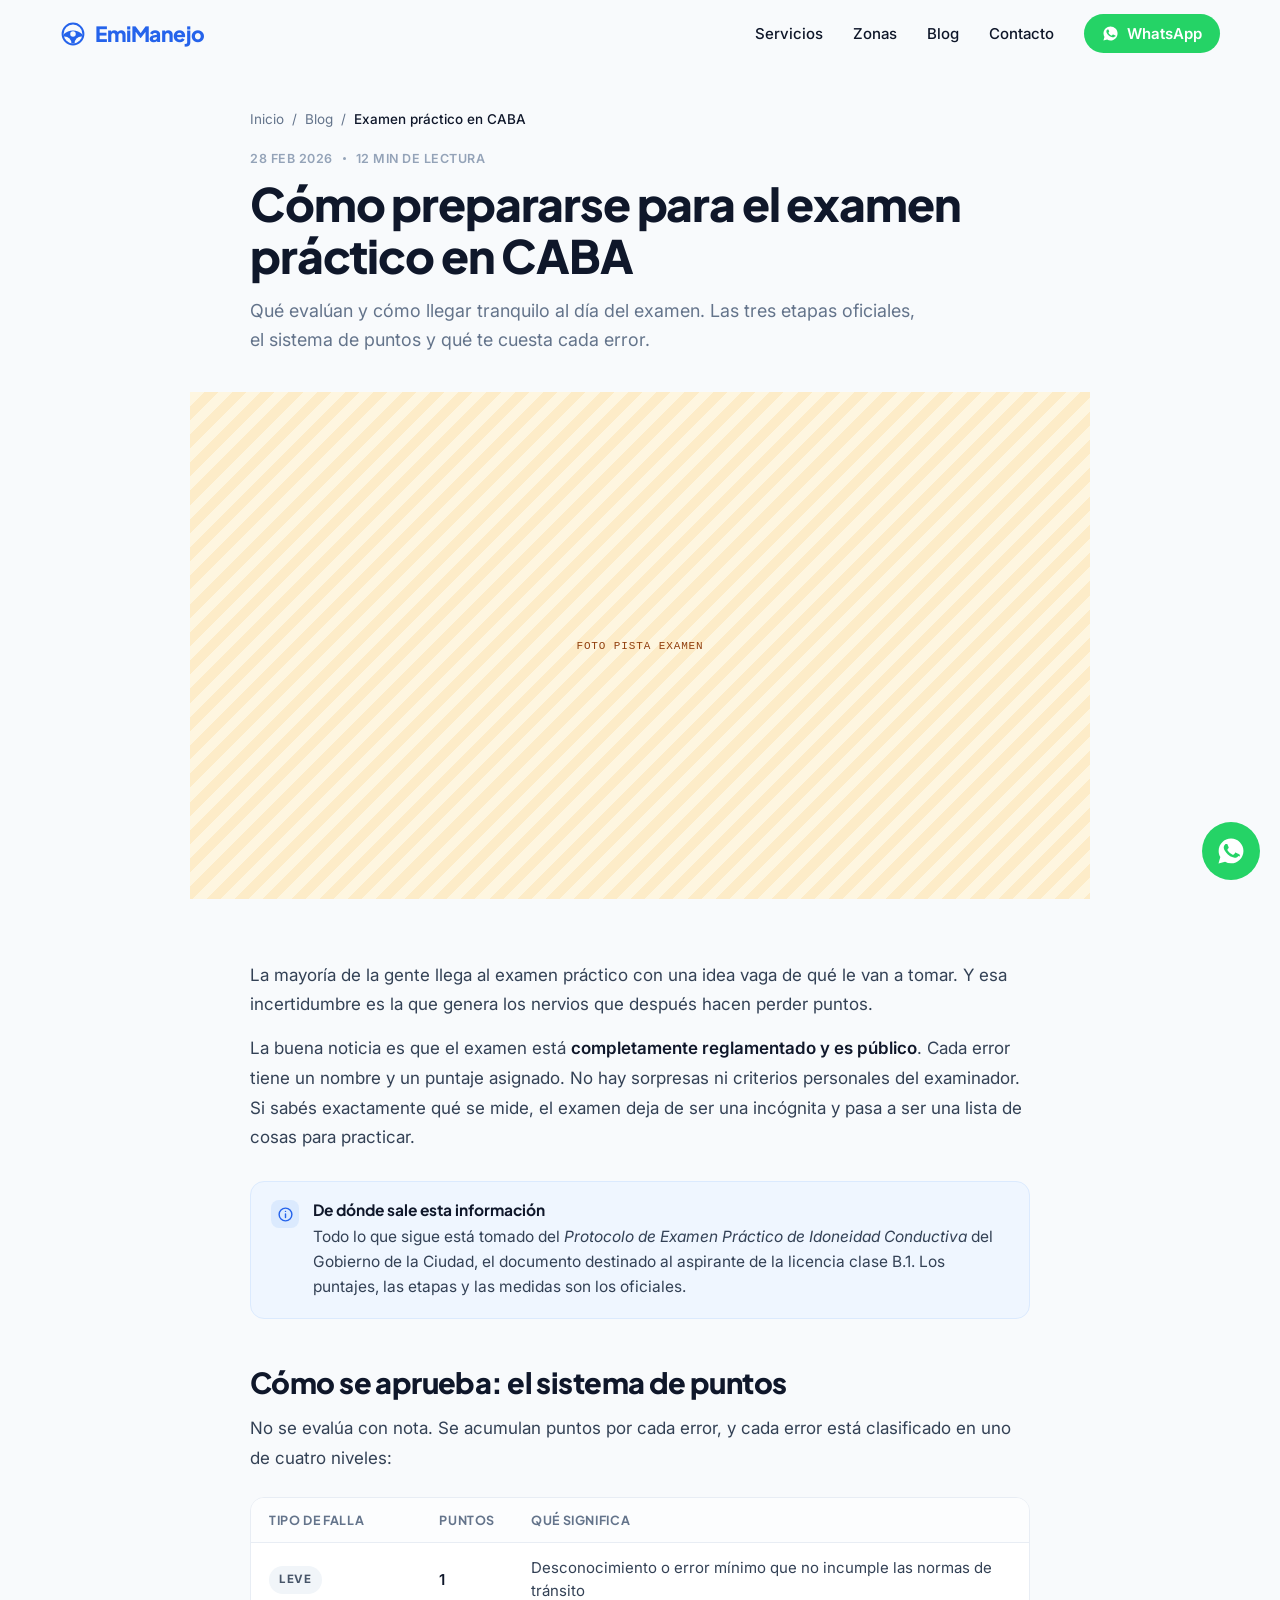
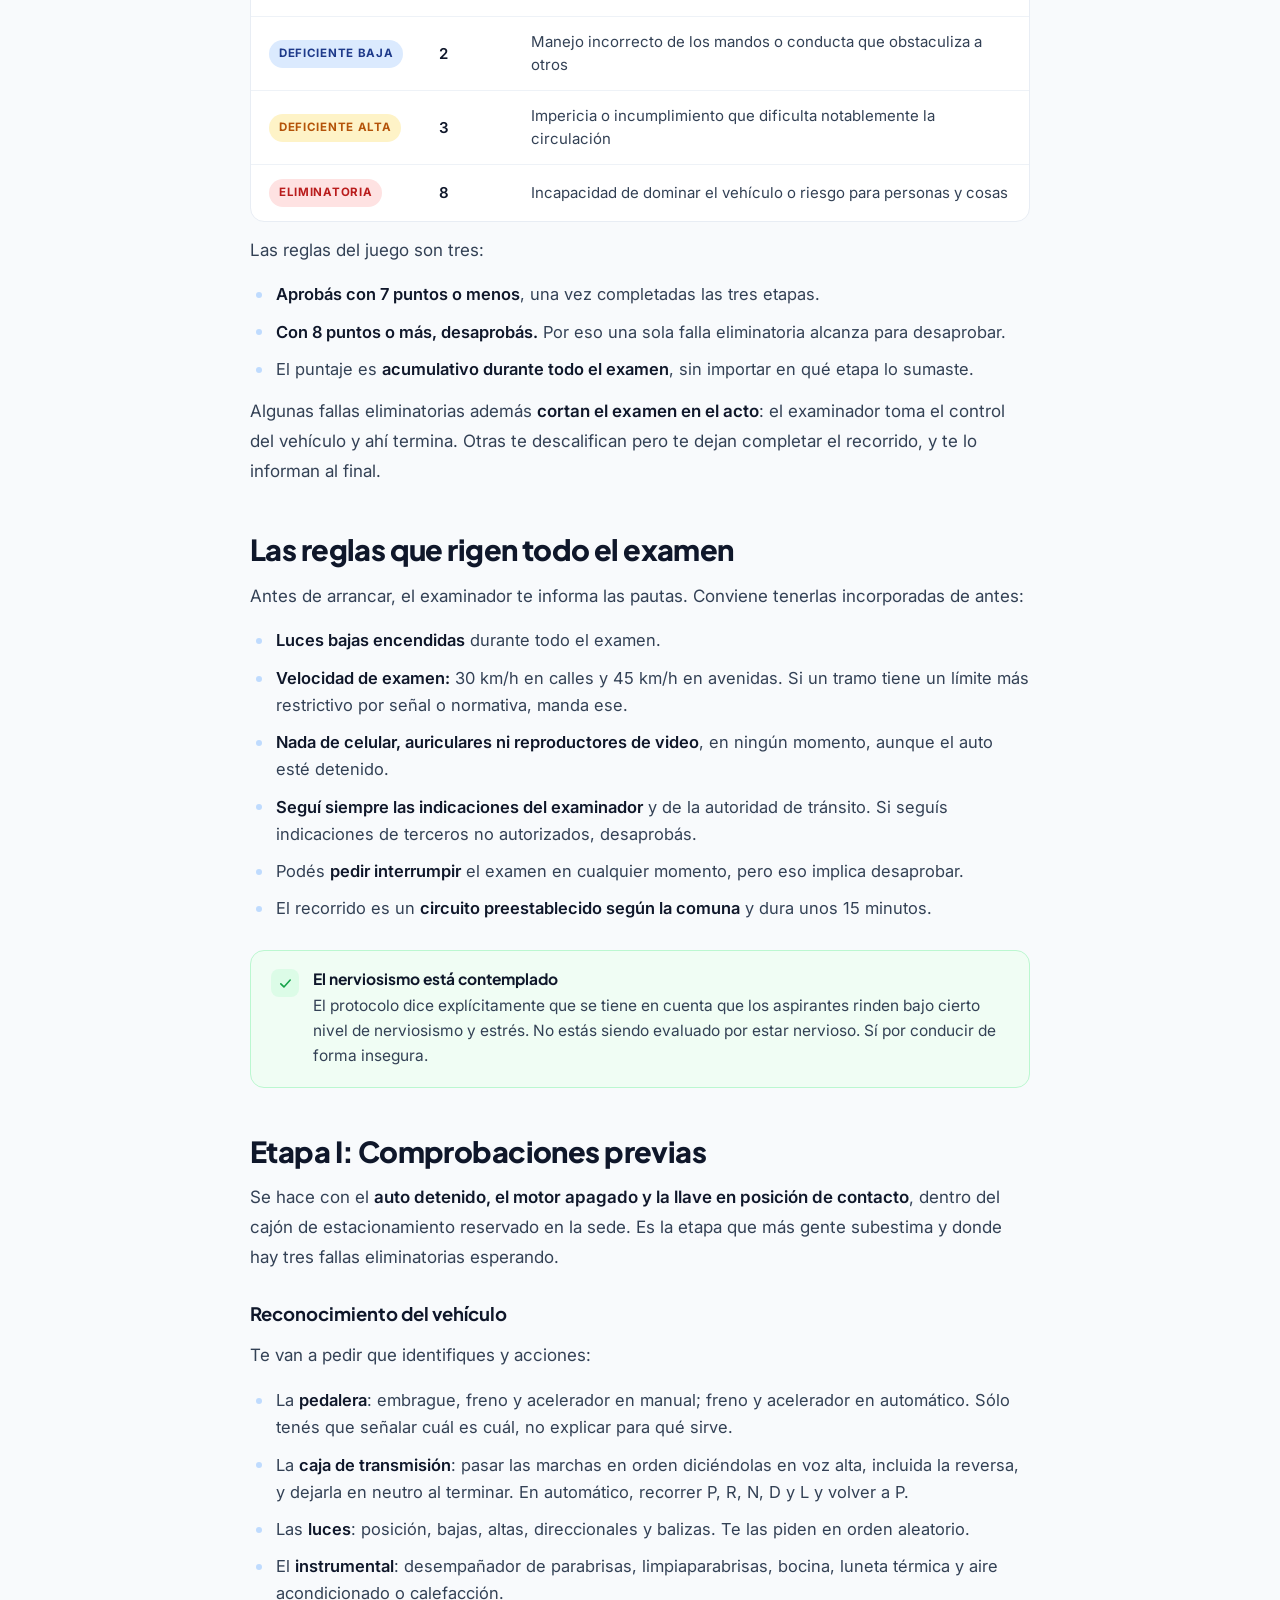
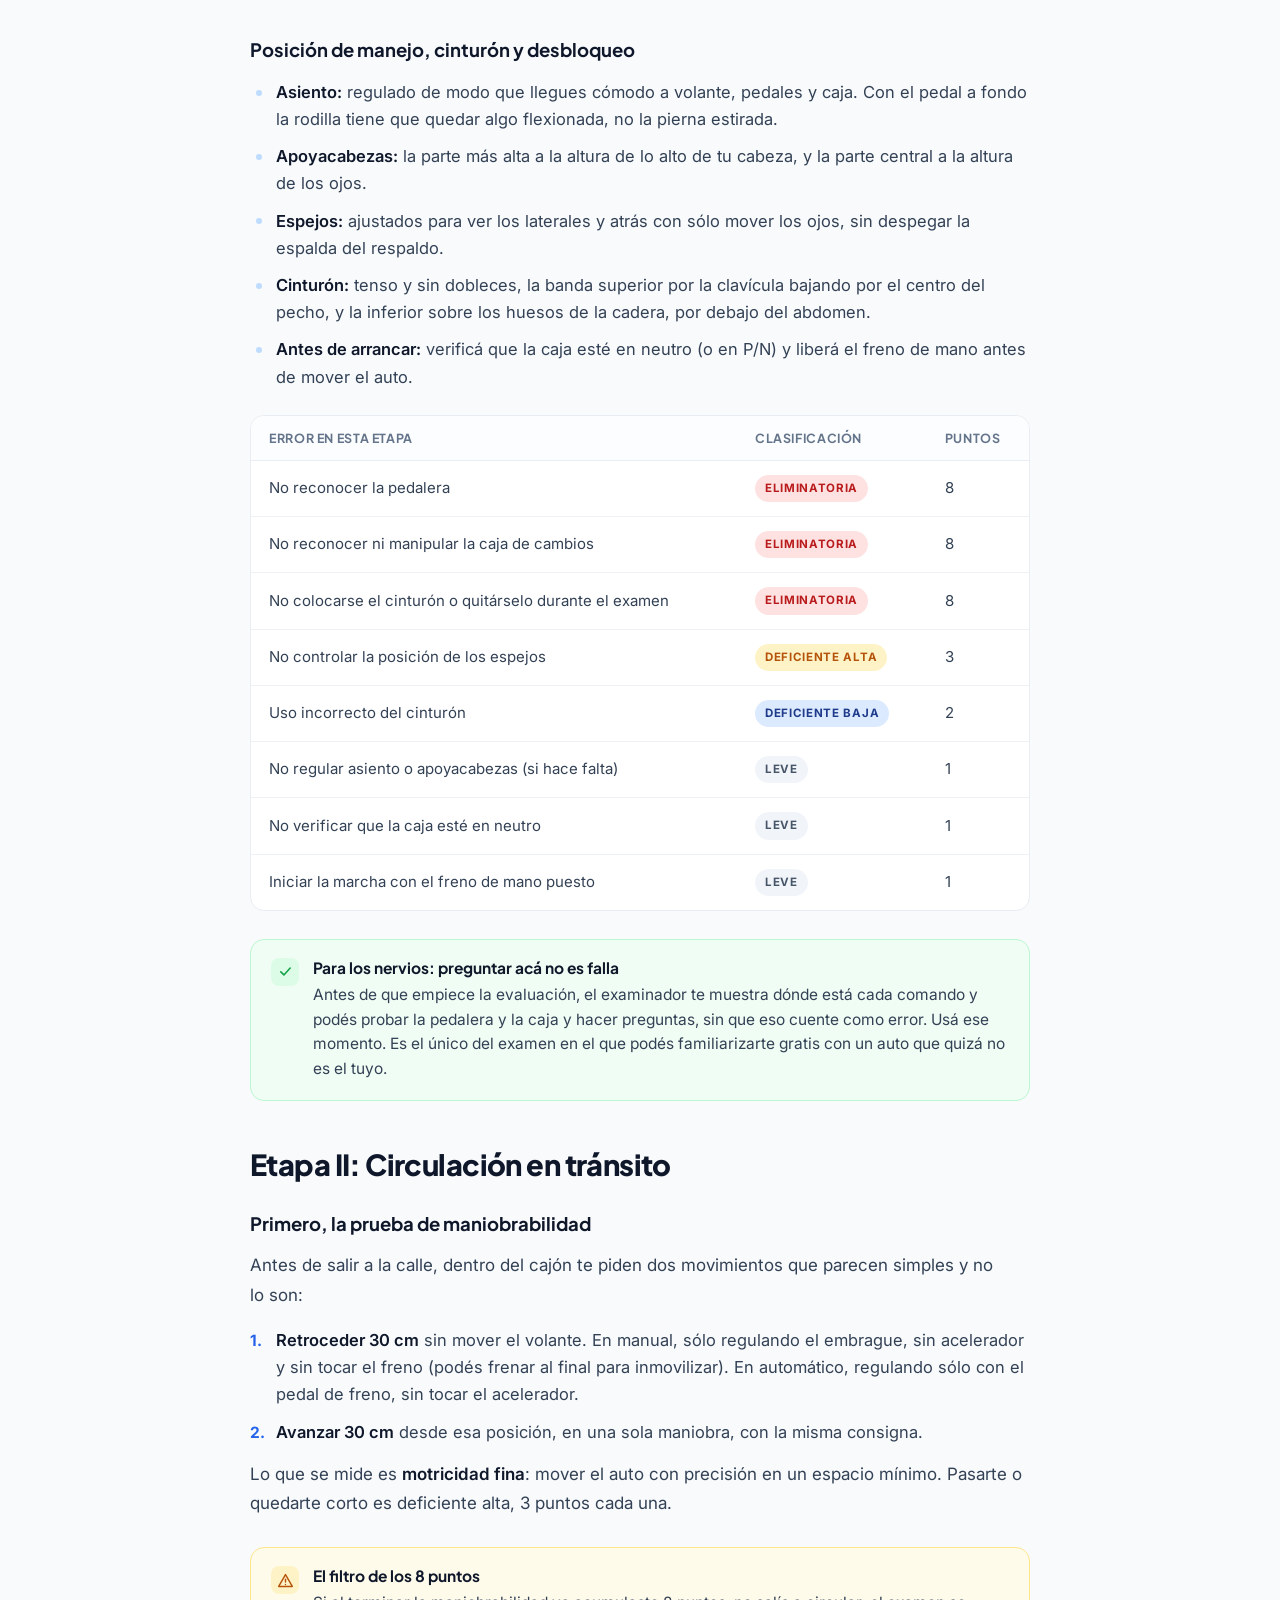
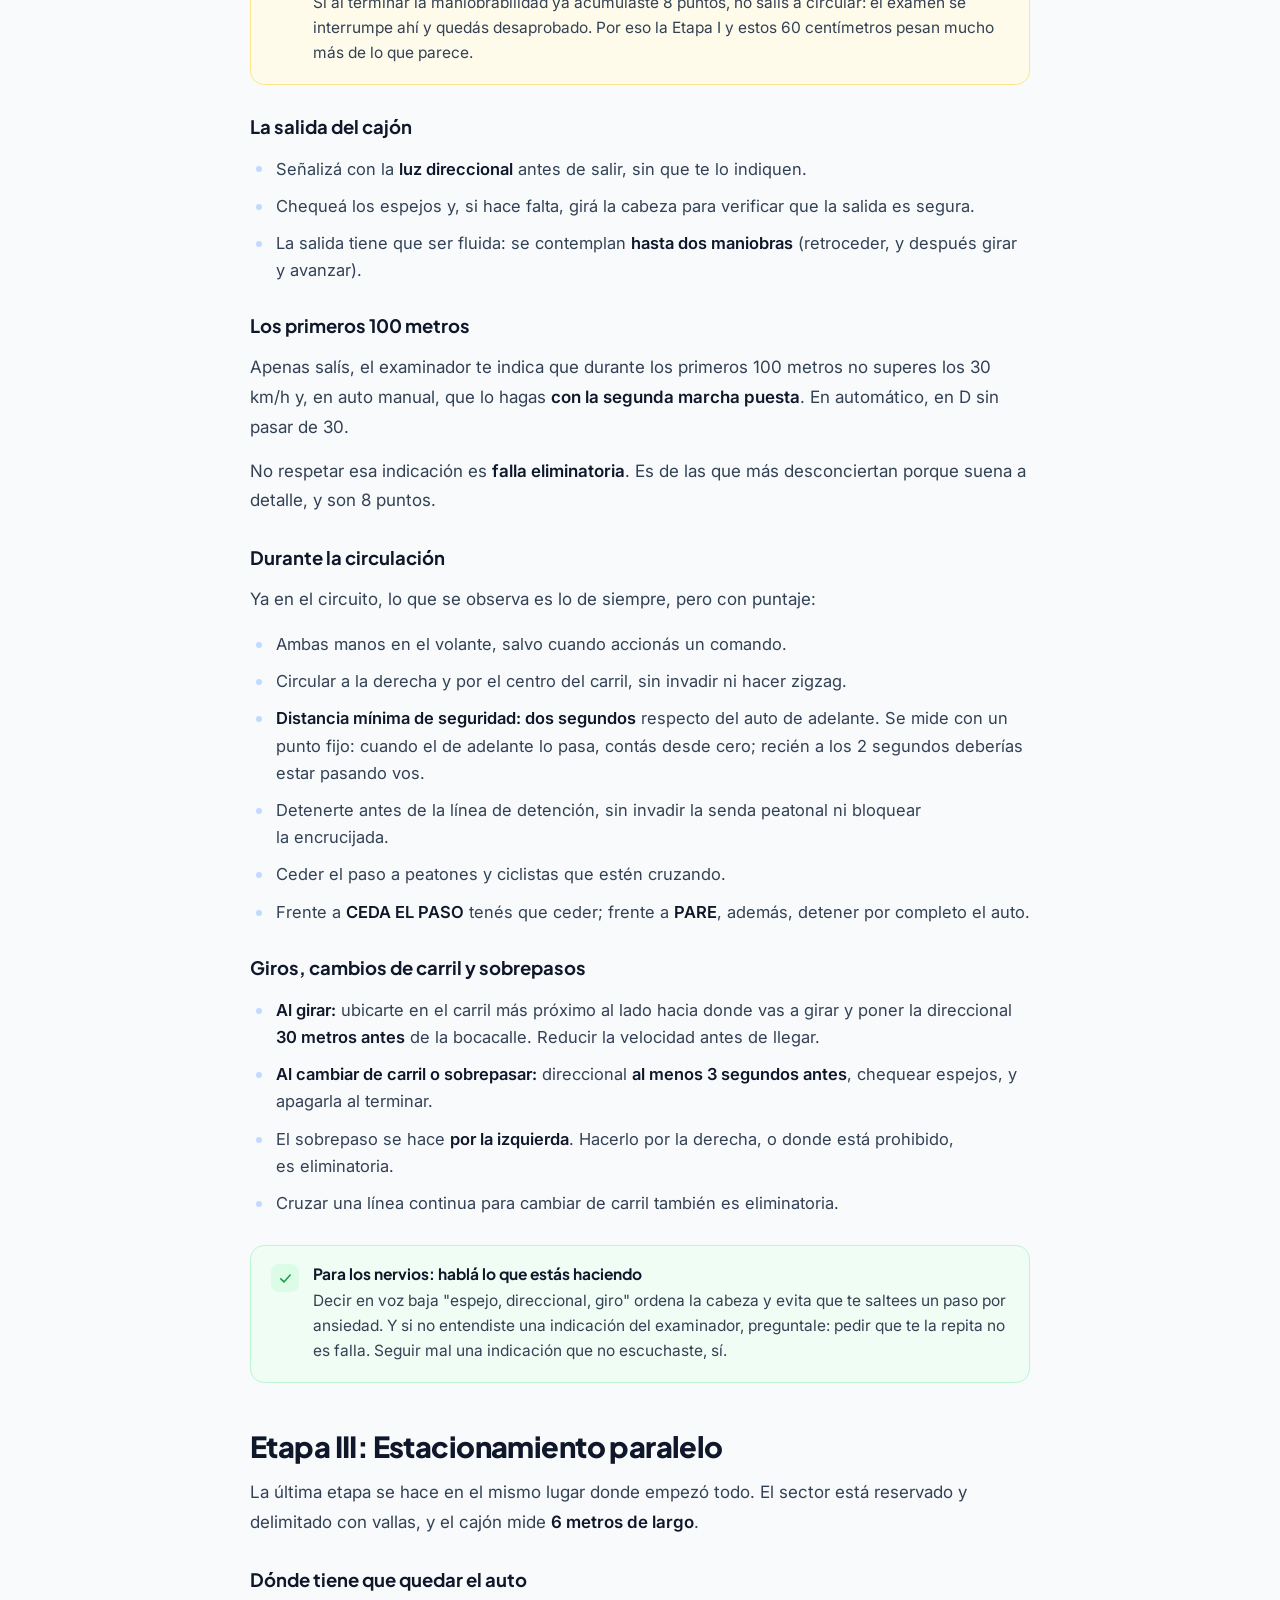
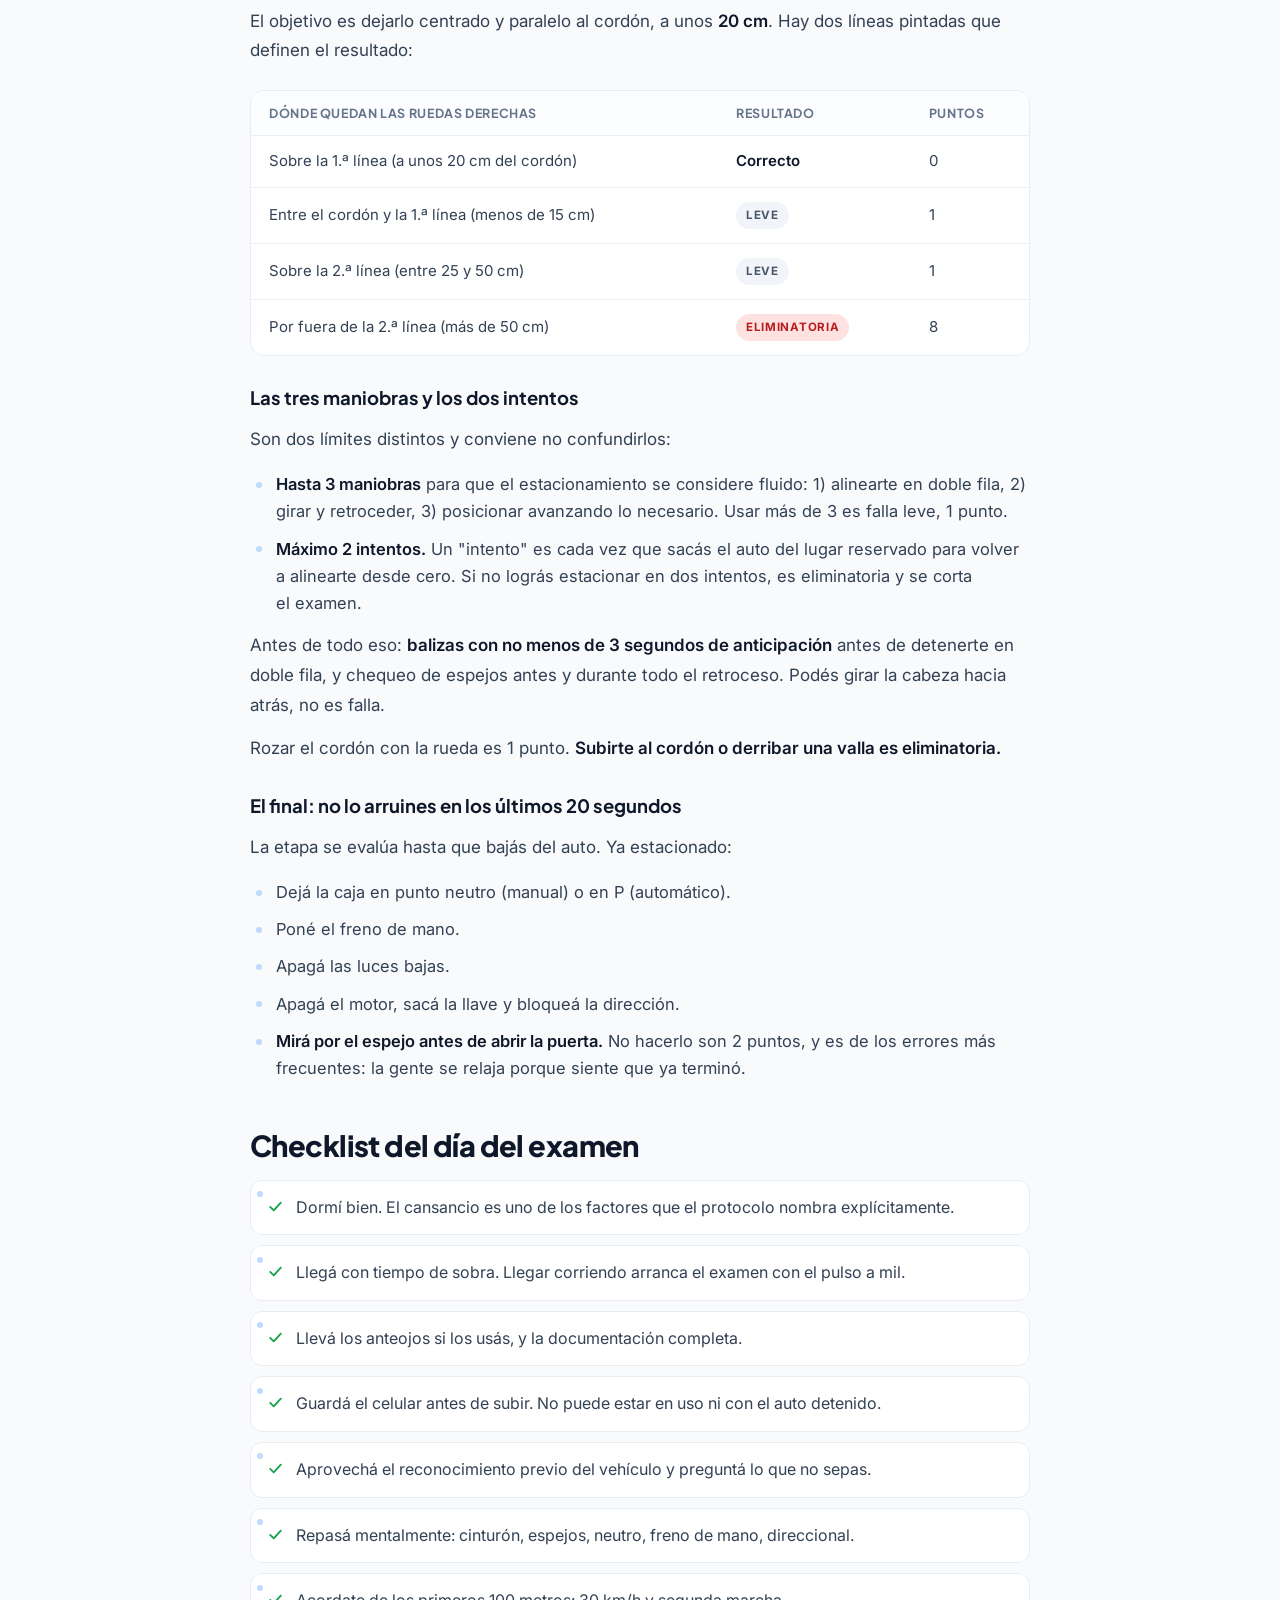
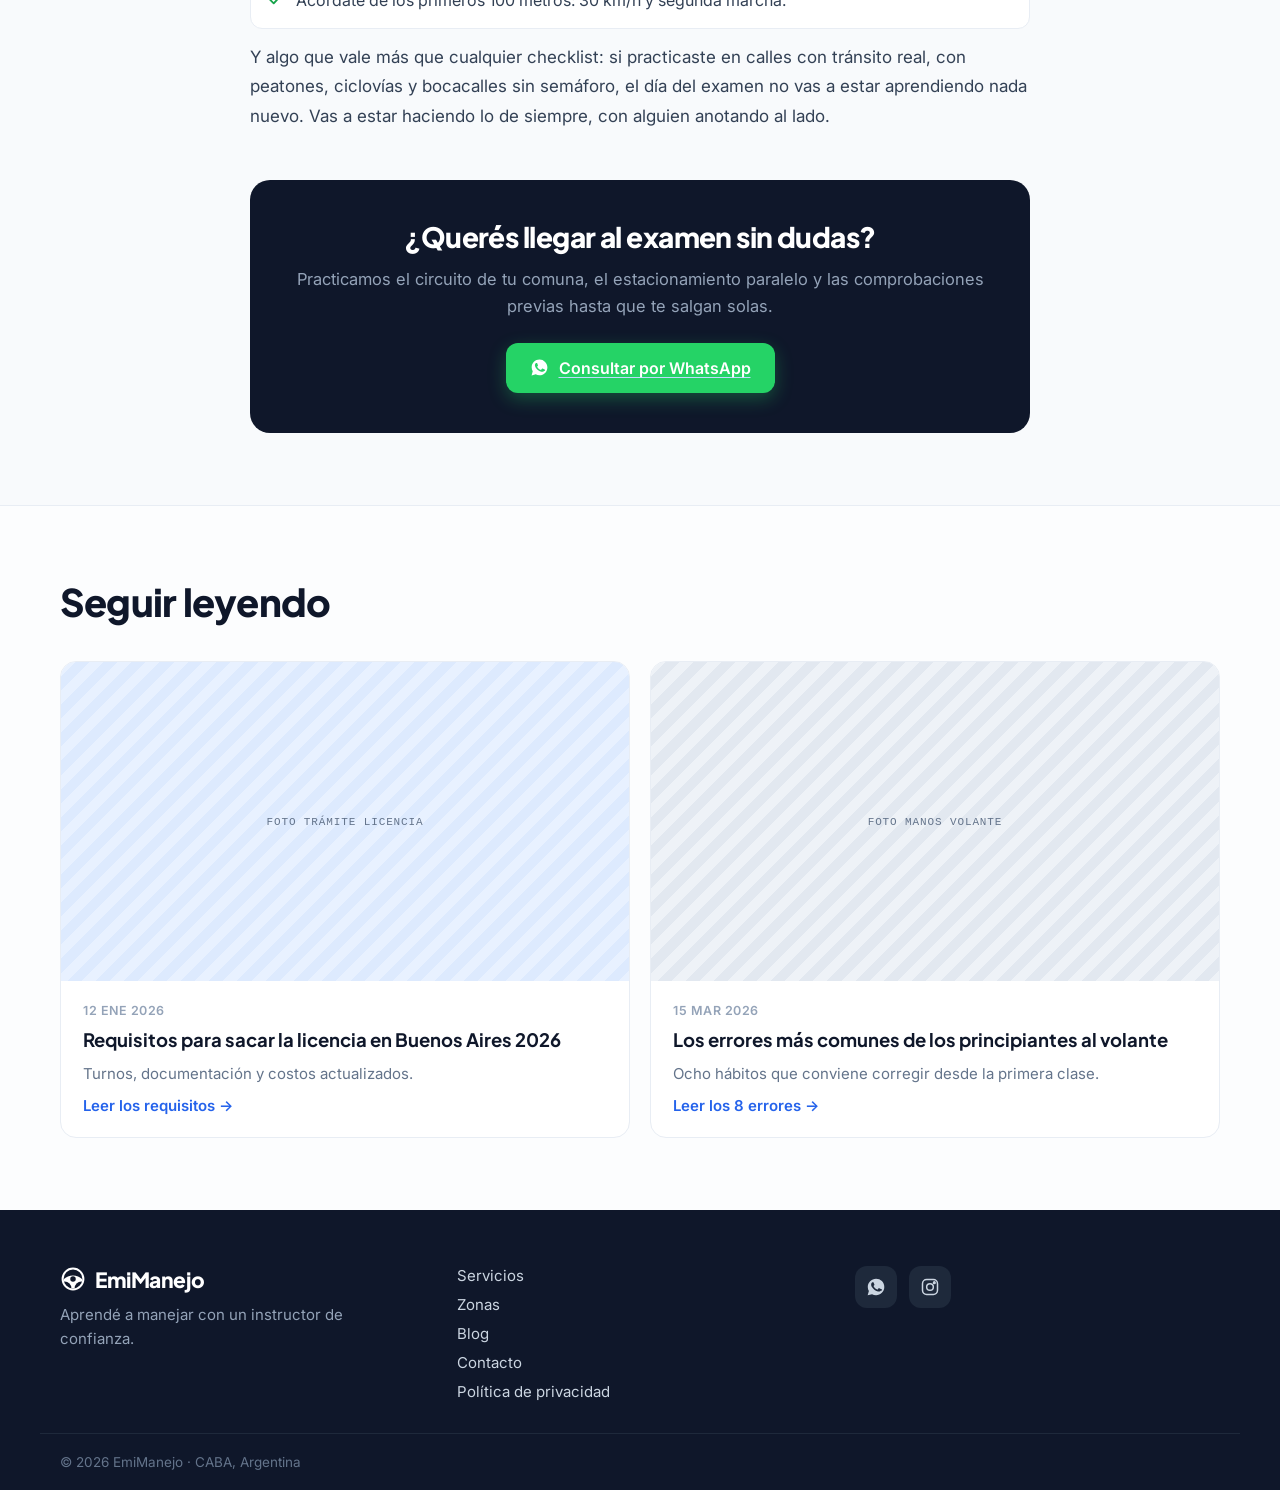
==== blog/como-prepararse-examen-practico-caba/index.html @ ba43c2f4 "Add blog/ e images/, faltantes en la subida por web El uploader de GitHub sólo tomó los archivos de " ====
<!DOCTYPE html>
<html lang="es-AR">
<head>
<meta charset="utf-8">
<meta name="viewport" content="width=device-width, initial-scale=1">

<!--
  EmiManejo — Blog: cómo prepararse para el examen práctico
  ------------------------------------------------------------------
  FUENTE: "Protocolo de Examen Práctico de Idoneidad Conductiva" (GCBA,
  Secretaría de Transporte y Obras Públicas), destinado al aspirante de la
  licencia clase B.1. Las tres etapas, los puntajes, las clasificaciones de
  falla y las medidas del cajón salen de ese documento (ficha de evaluación,
  Anexo I gráfico 4 y Anexo II).
  Si el GCBA publica una revisión del protocolo, revisar puntajes y medidas.
  · Número de WhatsApp 5491100000000 — reemplazar junto con el resto del sitio.
  ------------------------------------------------------------------
-->

<title>Cómo es el examen práctico de manejo en CABA | EmiManejo</title>
<meta name="description" content="Las 3 etapas del examen práctico en vía pública de CABA: comprobaciones previas, circulación y estacionamiento paralelo. Qué puntúa cada error.">
<link rel="canonical" href="https://emanejo.com.ar/blog/como-prepararse-examen-practico-caba">
<meta property="og:title" content="Cómo prepararse para el examen práctico en CABA">
<meta property="og:description" content="Qué evalúan en cada una de las 3 etapas y cómo llegar tranquilo al día del examen.">
<meta property="og:type" content="article">
<meta property="og:url" content="https://emanejo.com.ar/blog/como-prepararse-examen-practico-caba">
<meta property="og:locale" content="es_AR">
<meta property="og:site_name" content="EmiManejo">
<meta property="og:image" content="https://emanejo.com.ar/images/emi-clase-alumno.jpg">
<meta property="og:image:alt" content="Clase de manejo en CABA con instructor certificado">
<meta name="twitter:card" content="summary_large_image">
<meta name="twitter:title" content="Cómo prepararse para el examen práctico en CABA">
<meta name="twitter:description" content="Qué evalúan en cada una de las 3 etapas y cómo llegar tranquilo al día del examen.">
<meta name="twitter:image" content="https://emanejo.com.ar/images/emi-clase-alumno.jpg">
<meta name="author" content="EmiManejo">
<meta name="geo.region" content="AR-C">
<meta name="robots" content="index, follow">

<link rel="preconnect" href="https://fonts.googleapis.com">
<link rel="preconnect" href="https://fonts.gstatic.com" crossorigin>
<link href="https://fonts.googleapis.com/css2?family=Plus+Jakarta+Sans:wght@500;700;800&family=Inter:wght@400;500;600&display=swap" rel="stylesheet">
<link rel="stylesheet" href="/styles.css">

<script>document.documentElement.classList.add('js');</script>
<script src="/components.js" defer></script>

<script type="application/ld+json">
{"@context":"https://schema.org","@type":"BlogPosting",
"headline":"Cómo prepararse para el examen práctico en CABA",
"description":"Las 3 etapas del examen práctico en vía pública de CABA y qué puntúa cada error.",
"datePublished":"2026-02-28","dateModified":"2026-02-28",
"inLanguage":"es-AR",
"author":{"@type":"Person","name":"Emi"},
"image":"https://emanejo.com.ar/images/emi-clase-alumno.jpg",
"publisher":{"@type":"Organization","name":"EmiManejo"},
"isPartOf":{"@id":"https://emanejo.com.ar/#website"},
"mainEntityOfPage":{"@type":"WebPage","@id":"https://emanejo.com.ar/blog/como-prepararse-examen-practico-caba"}}
</script>
<script type="application/ld+json">
{"@context":"https://schema.org","@type":"BreadcrumbList","itemListElement":[
{"@type":"ListItem","position":1,"name":"Inicio","item":"https://emanejo.com.ar/"},
{"@type":"ListItem","position":2,"name":"Blog","item":"https://emanejo.com.ar/#blog"},
{"@type":"ListItem","position":3,"name":"Cómo prepararse para el examen práctico en CABA"}]}
</script>
</head>
<body>

<svg class="sprite" aria-hidden="true" focusable="false" width="0" height="0">
  <defs>
    <clipPath id="c-wheel"><circle cx="12" cy="12" r="8.675"/></clipPath>
    <mask id="m-wheel" maskUnits="userSpaceOnUse" x="0" y="0" width="24" height="24">
      <rect width="24" height="24" fill="#000"/>
      <g clip-path="url(#c-wheel)">
        <circle cx="12" cy="20.94" r="12.24" fill="#fff"/>
        <circle cx="4.3"  cy="20.5" r="6.2" fill="#000"/>
        <circle cx="19.7" cy="20.5" r="6.2" fill="#000"/>
        <circle cx="12" cy="12" r="2.55" fill="#000"/>
      </g>
    </mask>
    <symbol id="i-wheel" viewBox="0 0 24 24">
      <circle cx="12" cy="12" r="9.6" fill="none" stroke="currentColor" stroke-width="1.85"/>
      <rect width="24" height="24" fill="currentColor" mask="url(#m-wheel)"/>
    </symbol>
    <symbol id="i-wa" viewBox="0 0 24 24" fill="currentColor">
      <path d="M12.04 2C6.58 2 2.13 6.45 2.13 11.91c0 1.75.46 3.46 1.32 4.96L2 22l5.25-1.38a9.9 9.9 0 0 0 4.79 1.22h.01c5.46 0 9.91-4.45 9.91-9.91 0-2.65-1.03-5.14-2.9-7.01A9.82 9.82 0 0 0 12.04 2Zm5.8 14.06c-.24.68-1.42 1.3-1.95 1.35-.53.05-1.03.24-3.5-.72-2.98-1.17-4.85-4.25-5-4.45-.15-.2-1.2-1.6-1.2-3.05 0-1.45.76-2.16 1.03-2.46.27-.3.58-.37.78-.37.2 0 .39 0 .56.01.18.01.42-.07.65.5.24.58.8 1.98.87 2.13.07.15.12.32.02.51-.1.2-.2.32-.39.5-.19.2-.29.31-.42.51-.13.2-.28.44-.06.83.22.39.79 1.3 1.68 2.1 1.14 1.02 2.1 1.34 2.4 1.49.29.15.58.13.8-.08.22-.2.85-.98 1.08-1.32.24-.34.47-.28.79-.16.32.12 2.02.95 2.37 1.13.34.17.58.26.66.4.09.15.09.83-.15 1.5Z"/>
    </symbol>
    <symbol id="i-menu" viewBox="0 0 24 24" fill="none" stroke="currentColor" stroke-width="2" stroke-linecap="round">
      <path d="M4 7h16M4 12h16M4 17h16"/>
    </symbol>
    <symbol id="i-close" viewBox="0 0 24 24" fill="none" stroke="currentColor" stroke-width="2" stroke-linecap="round">
      <path d="M6 6l12 12M18 6L6 18"/>
    </symbol>
    <symbol id="i-instagram" viewBox="0 0 24 24" fill="none" stroke="currentColor" stroke-width="1.8" stroke-linecap="round">
      <rect x="3" y="3" width="18" height="18" rx="5"/><circle cx="12" cy="12" r="4"/><circle cx="17.2" cy="6.8" r="1"/>
    </symbol>
    <symbol id="i-check" viewBox="0 0 24 24" fill="none" stroke="currentColor" stroke-width="2.6" stroke-linecap="round" stroke-linejoin="round">
      <path d="M4.5 12.5 9.5 17.5 19.5 6.5"/>
    </symbol>
    <symbol id="i-info" viewBox="0 0 24 24" fill="none" stroke="currentColor" stroke-width="2" stroke-linecap="round">
      <circle cx="12" cy="12" r="9"/><path d="M12 11.2v5M12 7.6h.01"/>
    </symbol>
    <symbol id="i-alert" viewBox="0 0 24 24" fill="none" stroke="currentColor" stroke-width="2" stroke-linecap="round" stroke-linejoin="round">
      <path d="M12 3.6 21.6 20.4H2.4L12 3.6Z"/><path d="M12 10v4.2M12 17.6h.01"/>
    </symbol>
  </defs>
</svg>

<header class="site-header" data-header>
  <nav class="nav" aria-label="Navegación principal">
    <a class="logo" href="/">
      <svg class="logo-mark" width="26" height="26" aria-hidden="true"><use href="#i-wheel"/></svg>EmiManejo
    </a>
    <div class="nav-desktop">
      <a class="nav-link" href="/#servicios">Servicios</a>
      <a class="nav-link" href="/#zonas">Zonas</a>
      <a class="nav-link" href="/#blog">Blog</a>
      <a class="nav-link" href="/#contacto">Contacto</a>
      <a class="btn-wa btn-wa--sm" href="https://wa.me/5491100000000?text=Hola%20Emi%2C%20quiero%20informaci%C3%B3n%20sobre%20las%20clases" target="_blank" rel="noopener">
        <svg width="17" height="17" aria-hidden="true"><use href="#i-wa"/></svg>WhatsApp
      </a>
    </div>
    <button class="icon-btn nav-toggle" type="button" aria-label="Abrir menú" aria-expanded="false" aria-controls="mobile-menu" data-menu-open>
      <svg width="22" height="22" aria-hidden="true"><use href="#i-menu"/></svg>
    </button>
  </nav>
</header>

<div class="mobile-menu" id="mobile-menu" data-menu hidden>
  <div class="mobile-menu__top">
    <span class="logo">
      <svg class="logo-mark" width="26" height="26" aria-hidden="true"><use href="#i-wheel"/></svg>EmiManejo
    </span>
    <button class="icon-btn" type="button" aria-label="Cerrar menú" data-menu-close>
      <svg width="22" height="22" aria-hidden="true"><use href="#i-close"/></svg>
    </button>
  </div>
  <div class="mobile-menu__links">
    <a href="/#servicios" data-menu-link>Servicios</a>
    <a href="/#zonas" data-menu-link>Zonas</a>
    <a href="/#blog" data-menu-link>Blog</a>
    <a href="/#contacto" data-menu-link>Contacto</a>
  </div>
  <a class="btn-wa btn-wa--block" href="https://wa.me/5491100000000?text=Hola%20Emi%2C%20quiero%20informaci%C3%B3n%20sobre%20las%20clases" target="_blank" rel="noopener">
    <svg width="20" height="20" aria-hidden="true"><use href="#i-wa"/></svg>Pedir clase por WhatsApp
  </a>
</div>

<main>
<article>

  <div class="article__head">
    <nav class="breadcrumb" aria-label="Migas de pan">
      <a href="/">Inicio</a> <span aria-hidden="true">/</span>
      <a href="/#blog">Blog</a> <span aria-hidden="true">/</span>
      <span aria-current="page">Examen práctico en CABA</span>
    </nav>
    <div class="article__meta">
      <time datetime="2026-02-28">28 feb 2026</time><i aria-hidden="true"></i><span>12 min de lectura</span>
    </div>
    <h1 class="article__title">Cómo prepararse para el examen práctico en CABA</h1>
    <p class="article__lead">Qué evalúan y cómo llegar tranquilo al día del examen. Las tres etapas oficiales, el sistema de puntos y qué te cuesta cada error.</p>
  </div>

  <div class="article__hero">
    <div class="ph ph--post ph--amber" role="img" aria-label="Pista de examen práctico con conos en CABA">
      <span class="ph__label ph__label--sm">foto pista examen</span>
    </div>
  </div>

  <div class="article__body prose">

    <p>La mayoría de la gente llega al examen práctico con una idea vaga de qué le van a tomar. Y esa incertidumbre es la que genera los nervios que después hacen perder puntos.</p>
    <p>La buena noticia es que el examen está <strong>completamente reglamentado y es público</strong>. Cada error tiene un nombre y un puntaje asignado. No hay sorpresas ni criterios personales del examinador. Si sabés exactamente qué se mide, el examen deja de ser una incógnita y pasa a ser una lista de cosas para practicar.</p>

    <div class="callout callout--info">
      <span class="callout__ico"><svg width="17" height="17" aria-hidden="true"><use href="#i-info"/></svg></span>
      <div>
        <strong>De dónde sale esta información</strong>
        <p>Todo lo que sigue está tomado del <em>Protocolo de Examen Práctico de Idoneidad Conductiva</em> del Gobierno de la Ciudad, el documento destinado al aspirante de la licencia clase B.1. Los puntajes, las etapas y las medidas son los oficiales.</p>
      </div>
    </div>

    <h2>Cómo se aprueba: el sistema de puntos</h2>
    <p>No se evalúa con nota. Se acumulan puntos por cada error, y cada error está clasificado en uno de cuatro niveles:</p>

    <div class="table-wrap">
      <table class="data-table">
        <thead>
          <tr><th>Tipo de falla</th><th>Puntos</th><th>Qué significa</th></tr>
        </thead>
        <tbody>
          <tr><td><span class="pill pill--leve">Leve</span></td><td><strong>1</strong></td><td>Desconocimiento o error mínimo que no incumple las normas de tránsito</td></tr>
          <tr><td><span class="pill pill--baja">Deficiente baja</span></td><td><strong>2</strong></td><td>Manejo incorrecto de los mandos o conducta que obstaculiza a otros</td></tr>
          <tr><td><span class="pill pill--alta">Deficiente alta</span></td><td><strong>3</strong></td><td>Impericia o incumplimiento que dificulta notablemente la circulación</td></tr>
          <tr><td><span class="pill pill--elim">Eliminatoria</span></td><td><strong>8</strong></td><td>Incapacidad de dominar el vehículo o riesgo para personas y cosas</td></tr>
        </tbody>
      </table>
    </div>

    <p>Las reglas del juego son tres:</p>
    <ul>
      <li><strong>Aprobás con 7 puntos o menos</strong>, una vez completadas las tres etapas.</li>
      <li><strong>Con 8 puntos o más, desaprobás.</strong> Por eso una sola falla eliminatoria alcanza para desaprobar.</li>
      <li>El puntaje es <strong>acumulativo durante todo el examen</strong>, sin importar en qué etapa lo sumaste.</li>
    </ul>
    <p>Algunas fallas eliminatorias además <strong>cortan el examen en el acto</strong>: el examinador toma el control del vehículo y ahí termina. Otras te descalifican pero te dejan completar el recorrido, y te lo informan al final.</p>

    <h2>Las reglas que rigen todo el examen</h2>
    <p>Antes de arrancar, el examinador te informa las pautas. Conviene tenerlas incorporadas de antes:</p>
    <ul>
      <li><strong>Luces bajas encendidas</strong> durante todo el examen.</li>
      <li><strong>Velocidad de examen:</strong> 30 km/h en calles y 45 km/h en avenidas. Si un tramo tiene un límite más restrictivo por señal o normativa, manda ese.</li>
      <li><strong>Nada de celular, auriculares ni reproductores de video</strong>, en ningún momento, aunque el auto esté detenido.</li>
      <li><strong>Seguí siempre las indicaciones del examinador</strong> y de la autoridad de tránsito. Si seguís indicaciones de terceros no autorizados, desaprobás.</li>
      <li>Podés <strong>pedir interrumpir</strong> el examen en cualquier momento, pero eso implica desaprobar.</li>
      <li>El recorrido es un <strong>circuito preestablecido según la comuna</strong> y dura unos 15 minutos.</li>
    </ul>

    <div class="callout callout--tip">
      <span class="callout__ico"><svg width="15" height="15" aria-hidden="true"><use href="#i-check"/></svg></span>
      <div>
        <strong>El nerviosismo está contemplado</strong>
        <p>El protocolo dice explícitamente que se tiene en cuenta que los aspirantes rinden bajo cierto nivel de nerviosismo y estrés. No estás siendo evaluado por estar nervioso. Sí por conducir de forma insegura.</p>
      </div>
    </div>

    <h2>Etapa I: Comprobaciones previas</h2>
    <p>Se hace con el <strong>auto detenido, el motor apagado y la llave en posición de contacto</strong>, dentro del cajón de estacionamiento reservado en la sede. Es la etapa que más gente subestima y donde hay tres fallas eliminatorias esperando.</p>

    <h3>Reconocimiento del vehículo</h3>
    <p>Te van a pedir que identifiques y acciones:</p>
    <ul>
      <li>La <strong>pedalera</strong>: embrague, freno y acelerador en manual; freno y acelerador en automático. Sólo tenés que señalar cuál es cuál, no explicar para qué sirve.</li>
      <li>La <strong>caja de transmisión</strong>: pasar las marchas en orden diciéndolas en voz alta, incluida la reversa, y dejarla en neutro al terminar. En automático, recorrer P, R, N, D y L y volver a P.</li>
      <li>Las <strong>luces</strong>: posición, bajas, altas, direccionales y balizas. Te las piden en orden aleatorio.</li>
      <li>El <strong>instrumental</strong>: desempañador de parabrisas, limpiaparabrisas, bocina, luneta térmica y aire acondicionado o calefacción.</li>
    </ul>

    <h3>Posición de manejo, cinturón y desbloqueo</h3>
    <ul>
      <li><strong>Asiento:</strong> regulado de modo que llegues cómodo a volante, pedales y caja. Con el pedal a fondo la rodilla tiene que quedar algo flexionada, no la pierna estirada.</li>
      <li><strong>Apoyacabezas:</strong> la parte más alta a la altura de lo alto de tu cabeza, y la parte central a la altura de los ojos.</li>
      <li><strong>Espejos:</strong> ajustados para ver los laterales y atrás con sólo mover los ojos, sin despegar la espalda del respaldo.</li>
      <li><strong>Cinturón:</strong> tenso y sin dobleces, la banda superior por la clavícula bajando por el centro del pecho, y la inferior sobre los huesos de la cadera, por debajo del abdomen.</li>
      <li><strong>Antes de arrancar:</strong> verificá que la caja esté en neutro (o en P/N) y liberá el freno de mano antes de mover el auto.</li>
    </ul>

    <div class="table-wrap">
      <table class="data-table">
        <thead><tr><th>Error en esta etapa</th><th>Clasificación</th><th>Puntos</th></tr></thead>
        <tbody>
          <tr><td>No reconocer la pedalera</td><td><span class="pill pill--elim">Eliminatoria</span></td><td>8</td></tr>
          <tr><td>No reconocer ni manipular la caja de cambios</td><td><span class="pill pill--elim">Eliminatoria</span></td><td>8</td></tr>
          <tr><td>No colocarse el cinturón o quitárselo durante el examen</td><td><span class="pill pill--elim">Eliminatoria</span></td><td>8</td></tr>
          <tr><td>No controlar la posición de los espejos</td><td><span class="pill pill--alta">Deficiente alta</span></td><td>3</td></tr>
          <tr><td>Uso incorrecto del cinturón</td><td><span class="pill pill--baja">Deficiente baja</span></td><td>2</td></tr>
          <tr><td>No regular asiento o apoyacabezas (si hace falta)</td><td><span class="pill pill--leve">Leve</span></td><td>1</td></tr>
          <tr><td>No verificar que la caja esté en neutro</td><td><span class="pill pill--leve">Leve</span></td><td>1</td></tr>
          <tr><td>Iniciar la marcha con el freno de mano puesto</td><td><span class="pill pill--leve">Leve</span></td><td>1</td></tr>
        </tbody>
      </table>
    </div>

    <div class="callout callout--tip">
      <span class="callout__ico"><svg width="15" height="15" aria-hidden="true"><use href="#i-check"/></svg></span>
      <div>
        <strong>Para los nervios: preguntar acá no es falla</strong>
        <p>Antes de que empiece la evaluación, el examinador te muestra dónde está cada comando y podés probar la pedalera y la caja y hacer preguntas, sin que eso cuente como error. Usá ese momento. Es el único del examen en el que podés familiarizarte gratis con un auto que quizá no es el tuyo.</p>
      </div>
    </div>

    <h2>Etapa II: Circulación en tránsito</h2>

    <h3>Primero, la prueba de maniobrabilidad</h3>
    <p>Antes de salir a la calle, dentro del cajón te piden dos movimientos que parecen simples y no lo son:</p>
    <ol>
      <li><strong>Retroceder 30 cm</strong> sin mover el volante. En manual, sólo regulando el embrague, sin acelerador y sin tocar el freno (podés frenar al final para inmovilizar). En automático, regulando sólo con el pedal de freno, sin tocar el acelerador.</li>
      <li><strong>Avanzar 30 cm</strong> desde esa posición, en una sola maniobra, con la misma consigna.</li>
    </ol>
    <p>Lo que se mide es <strong>motricidad fina</strong>: mover el auto con precisión en un espacio mínimo. Pasarte o quedarte corto es deficiente alta, 3 puntos cada una.</p>

    <div class="callout callout--warn">
      <span class="callout__ico"><svg width="17" height="17" aria-hidden="true"><use href="#i-alert"/></svg></span>
      <div>
        <strong>El filtro de los 8 puntos</strong>
        <p>Si al terminar la maniobrabilidad ya acumulaste 8 puntos, no salís a circular: el examen se interrumpe ahí y quedás desaprobado. Por eso la Etapa I y estos 60 centímetros pesan mucho más de lo que parece.</p>
      </div>
    </div>

    <h3>La salida del cajón</h3>
    <ul>
      <li>Señalizá con la <strong>luz direccional</strong> antes de salir, sin que te lo indiquen.</li>
      <li>Chequeá los espejos y, si hace falta, girá la cabeza para verificar que la salida es segura.</li>
      <li>La salida tiene que ser fluida: se contemplan <strong>hasta dos maniobras</strong> (retroceder, y después girar y avanzar).</li>
    </ul>

    <h3>Los primeros 100 metros</h3>
    <p>Apenas salís, el examinador te indica que durante los primeros 100 metros no superes los 30 km/h y, en auto manual, que lo hagas <strong>con la segunda marcha puesta</strong>. En automático, en D sin pasar de 30.</p>
    <p>No respetar esa indicación es <strong>falla eliminatoria</strong>. Es de las que más desconciertan porque suena a detalle, y son 8 puntos.</p>

    <h3>Durante la circulación</h3>
    <p>Ya en el circuito, lo que se observa es lo de siempre, pero con puntaje:</p>
    <ul>
      <li>Ambas manos en el volante, salvo cuando accionás un comando.</li>
      <li>Circular a la derecha y por el centro del carril, sin invadir ni hacer zigzag.</li>
      <li><strong>Distancia mínima de seguridad: dos segundos</strong> respecto del auto de adelante. Se mide con un punto fijo: cuando el de adelante lo pasa, contás desde cero; recién a los 2 segundos deberías estar pasando vos.</li>
      <li>Detenerte antes de la línea de detención, sin invadir la senda peatonal ni bloquear la encrucijada.</li>
      <li>Ceder el paso a peatones y ciclistas que estén cruzando.</li>
      <li>Frente a <strong>CEDA EL PASO</strong> tenés que ceder; frente a <strong>PARE</strong>, además, detener por completo el auto.</li>
    </ul>

    <h3>Giros, cambios de carril y sobrepasos</h3>
    <ul>
      <li><strong>Al girar:</strong> ubicarte en el carril más próximo al lado hacia donde vas a girar y poner la direccional <strong>30 metros antes</strong> de la bocacalle. Reducir la velocidad antes de llegar.</li>
      <li><strong>Al cambiar de carril o sobrepasar:</strong> direccional <strong>al menos 3 segundos antes</strong>, chequear espejos, y apagarla al terminar.</li>
      <li>El sobrepaso se hace <strong>por la izquierda</strong>. Hacerlo por la derecha, o donde está prohibido, es eliminatoria.</li>
      <li>Cruzar una línea continua para cambiar de carril también es eliminatoria.</li>
    </ul>

    <div class="callout callout--tip">
      <span class="callout__ico"><svg width="15" height="15" aria-hidden="true"><use href="#i-check"/></svg></span>
      <div>
        <strong>Para los nervios: hablá lo que estás haciendo</strong>
        <p>Decir en voz baja "espejo, direccional, giro" ordena la cabeza y evita que te saltees un paso por ansiedad. Y si no entendiste una indicación del examinador, preguntale: pedir que te la repita no es falla. Seguir mal una indicación que no escuchaste, sí.</p>
      </div>
    </div>

    <h2>Etapa III: Estacionamiento paralelo</h2>
    <p>La última etapa se hace en el mismo lugar donde empezó todo. El sector está reservado y delimitado con vallas, y el cajón mide <strong>6 metros de largo</strong>.</p>

    <h3>Dónde tiene que quedar el auto</h3>
    <p>El objetivo es dejarlo centrado y paralelo al cordón, a unos <strong>20 cm</strong>. Hay dos líneas pintadas que definen el resultado:</p>

    <div class="table-wrap">
      <table class="data-table">
        <thead><tr><th>Dónde quedan las ruedas derechas</th><th>Resultado</th><th>Puntos</th></tr></thead>
        <tbody>
          <tr><td>Sobre la 1.ª línea (a unos 20 cm del cordón)</td><td><strong>Correcto</strong></td><td>0</td></tr>
          <tr><td>Entre el cordón y la 1.ª línea (menos de 15 cm)</td><td><span class="pill pill--leve">Leve</span></td><td>1</td></tr>
          <tr><td>Sobre la 2.ª línea (entre 25 y 50 cm)</td><td><span class="pill pill--leve">Leve</span></td><td>1</td></tr>
          <tr><td>Por fuera de la 2.ª línea (más de 50 cm)</td><td><span class="pill pill--elim">Eliminatoria</span></td><td>8</td></tr>
        </tbody>
      </table>
    </div>

    <h3>Las tres maniobras y los dos intentos</h3>
    <p>Son dos límites distintos y conviene no confundirlos:</p>
    <ul>
      <li><strong>Hasta 3 maniobras</strong> para que el estacionamiento se considere fluido: 1) alinearte en doble fila, 2) girar y retroceder, 3) posicionar avanzando lo necesario. Usar más de 3 es falla leve, 1 punto.</li>
      <li><strong>Máximo 2 intentos.</strong> Un "intento" es cada vez que sacás el auto del lugar reservado para volver a alinearte desde cero. Si no lográs estacionar en dos intentos, es eliminatoria y se corta el examen.</li>
    </ul>
    <p>Antes de todo eso: <strong>balizas con no menos de 3 segundos de anticipación</strong> antes de detenerte en doble fila, y chequeo de espejos antes y durante todo el retroceso. Podés girar la cabeza hacia atrás, no es falla.</p>
    <p>Rozar el cordón con la rueda es 1 punto. <strong>Subirte al cordón o derribar una valla es eliminatoria.</strong></p>

    <h3>El final: no lo arruines en los últimos 20 segundos</h3>
    <p>La etapa se evalúa hasta que bajás del auto. Ya estacionado:</p>
    <ul>
      <li>Dejá la caja en punto neutro (manual) o en P (automático).</li>
      <li>Poné el freno de mano.</li>
      <li>Apagá las luces bajas.</li>
      <li>Apagá el motor, sacá la llave y bloqueá la dirección.</li>
      <li><strong>Mirá por el espejo antes de abrir la puerta.</strong> No hacerlo son 2 puntos, y es de los errores más frecuentes: la gente se relaja porque siente que ya terminó.</li>
    </ul>

    <h2>Checklist del día del examen</h2>
    <ul class="checklist">
      <li><svg width="17" height="17" aria-hidden="true"><use href="#i-check"/></svg>Dormí bien. El cansancio es uno de los factores que el protocolo nombra explícitamente.</li>
      <li><svg width="17" height="17" aria-hidden="true"><use href="#i-check"/></svg>Llegá con tiempo de sobra. Llegar corriendo arranca el examen con el pulso a mil.</li>
      <li><svg width="17" height="17" aria-hidden="true"><use href="#i-check"/></svg>Llevá los anteojos si los usás, y la documentación completa.</li>
      <li><svg width="17" height="17" aria-hidden="true"><use href="#i-check"/></svg>Guardá el celular antes de subir. No puede estar en uso ni con el auto detenido.</li>
      <li><svg width="17" height="17" aria-hidden="true"><use href="#i-check"/></svg>Aprovechá el reconocimiento previo del vehículo y preguntá lo que no sepas.</li>
      <li><svg width="17" height="17" aria-hidden="true"><use href="#i-check"/></svg>Repasá mentalmente: cinturón, espejos, neutro, freno de mano, direccional.</li>
      <li><svg width="17" height="17" aria-hidden="true"><use href="#i-check"/></svg>Acordate de los primeros 100 metros: 30 km/h y segunda marcha.</li>
    </ul>

    <p>Y algo que vale más que cualquier checklist: si practicaste en calles con tránsito real, con peatones, ciclovías y bocacalles sin semáforo, el día del examen no vas a estar aprendiendo nada nuevo. Vas a estar haciendo lo de siempre, con alguien anotando al lado.</p>

    <section class="article-cta">
      <h2>¿Querés llegar al examen sin dudas?</h2>
      <p>Practicamos el circuito de tu comuna, el estacionamiento paralelo y las comprobaciones previas hasta que te salgan solas.</p>
      <a class="btn-wa btn-wa--md" href="https://wa.me/5491100000000?text=Hola%20Emi%2C%20quiero%20preparar%20el%20examen%20pr%C3%A1ctico" target="_blank" rel="noopener">
        <svg width="19" height="19" aria-hidden="true"><use href="#i-wa"/></svg>Consultar por WhatsApp
      </a>
    </section>

  </div>
</article>

<section class="related">
  <div class="related__inner">
    <h2 class="h2">Seguir leyendo</h2>
    <div class="cards-3">
      <article class="post card--hover">
        <div class="ph ph--post ph--blue" role="img" aria-label="Trámite de licencia de conducir en una oficina pública de Buenos Aires">
          <span class="ph__label ph__label--sm">foto trámite licencia</span>
        </div>
        <div class="post__body">
          <time class="post__date" datetime="2026-01-12">12 ene 2026</time>
          <h3 class="post__title">Requisitos para sacar la licencia en Buenos Aires 2026</h3>
          <p class="post__txt">Turnos, documentación y costos actualizados.</p>
          <a class="post__link" href="/blog/requisitos-licencia-conducir-buenos-aires-2026">Leer los requisitos →</a>
        </div>
      </article>
      <article class="post card--hover">
        <div class="ph ph--post ph--slate" role="img" aria-label="Manos de una persona principiante sobre el volante">
          <span class="ph__label ph__label--sm">foto manos volante</span>
        </div>
        <div class="post__body">
          <time class="post__date" datetime="2026-03-15">15 mar 2026</time>
          <h3 class="post__title">Los errores más comunes de los principiantes al volante</h3>
          <p class="post__txt">Ocho hábitos que conviene corregir desde la primera clase.</p>
          <a class="post__link" href="/blog/errores-comunes-principiantes">Leer los 8 errores →</a>
        </div>
      </article>
    </div>
  </div>
</section>
</main>

<footer class="site-footer">
  <div class="site-footer__grid">
    <div>
      <span class="logo logo--footer">
        <svg class="logo-mark" width="26" height="26" aria-hidden="true"><use href="#i-wheel"/></svg>EmiManejo
      </span>
      <p class="site-footer__tagline">Aprendé a manejar con un instructor de confianza.</p>
    </div>
    <nav class="site-footer__nav" aria-label="Enlaces del pie">
      <a href="/#servicios">Servicios</a>
      <a href="/#zonas">Zonas</a>
      <a href="/#blog">Blog</a>
      <a href="/#contacto">Contacto</a>
      <a href="/politica-de-privacidad">Política de privacidad</a>
    </nav>
    <div class="site-footer__social">
      <a class="social social--wa" href="https://wa.me/5491100000000?text=Hola%20Emi%2C%20quiero%20informaci%C3%B3n" target="_blank" rel="noopener" aria-label="WhatsApp">
        <svg width="20" height="20" aria-hidden="true"><use href="#i-wa"/></svg>
      </a>
      <a class="social social--ig" href="https://instagram.com/emimanejo" target="_blank" rel="noopener" aria-label="Instagram">
        <svg width="20" height="20" aria-hidden="true"><use href="#i-instagram"/></svg>
      </a>
    </div>
  </div>
  <div class="site-footer__bar">© 2026 EmiManejo · CABA, Argentina</div>
</footer>

<a class="wa-float" href="https://wa.me/5491100000000?text=Hola%20Emi%2C%20quiero%20informaci%C3%B3n" target="_blank" rel="noopener" aria-label="Escribime por WhatsApp" data-wa-float>
  <svg width="30" height="30" aria-hidden="true"><use href="#i-wa"/></svg>
</a>

</body>
</html>
---- styles.css ----
/* ==========================================================================
   EmiManejo — styles.css
   Mobile-first. Breakpoints: 375 (base) · 720 / 768 (tablet) · 1140 · 1280.
   Sin dependencias externas salvo Google Fonts (cargadas en index.html).
   ========================================================================== */

/* --------------------------------------------------------------------------
   1. Tokens
   -------------------------------------------------------------------------- */
:root {
  /* Azules */
  --blue-900: #1E3A8A;
  --blue-700: #1D4ED8;
  --blue-600: #2563EB;
  --blue-200: #BFDBFE;
  --blue-100: #DBEAFE;
  --blue-50:  #EFF6FF;

  /* Ámbar */
  --amber-500: #F59E0B;
  --amber-600: #D97706;
  --amber-700: #B45309;
  --amber-100: #FEF3C7;

  /* Verdes */
  --wa:        #25D366;
  --wa-hover:  #1EBE5A;
  --green-600: #16A34A;
  --green-100: #DCFCE7;

  /* Superficies */
  --bg:      #F8FAFC;
  --bg-alt:  #FCFDFE;
  --surface: #FFFFFF;

  /* Texto */
  --ink:   #0F172A;
  --body:  #334155;
  --muted: #64748B;
  --faint: #94A3B8;

  /* Bordes */
  --border:         #E8EDF4;
  --border-strong:  #E2E8F0;
  --border-stronger:#CBD5E1;
  --divider:        #EEF2F7;
  --navy-raised:    #1E293B;

  /* Acento de la sección Paquetes (era un prop del prototipo).
     Alternativas del diseño: #2563EB · #DC2626 · #F59E0B · #0F172A */
  --accent: #2563EB;

  /* Tipografía */
  --font-head: 'Plus Jakarta Sans', system-ui, sans-serif;
  --font-body: Inter, system-ui, sans-serif;
  --font-mono: ui-monospace, SFMono-Regular, Menlo, monospace;

  /* Layout */
  --maxw: 1200px;
  --gutter: 20px;
  --section-y: clamp(56px, 7vw, 96px);

  /* Sombras */
  --sh-nav:      0 2px 14px rgba(15, 23, 42, .09);
  --sh-card:     0 1px 2px rgba(15, 23, 42, .04);
  --sh-hover:    0 16px 36px rgba(15, 23, 42, .1);
  --sh-featured: 0 8px 28px rgba(15, 23, 42, .07);
  --sh-float:    0 10px 30px rgba(15, 23, 42, .12);
}

/* --------------------------------------------------------------------------
   2. Base
   -------------------------------------------------------------------------- */
* { box-sizing: border-box; }

html { scroll-behavior: smooth; }

body {
  margin: 0;
  background: var(--bg);
  color: var(--ink);
  font-family: var(--font-body);
  font-size: 16px;
  -webkit-font-smoothing: antialiased;
  overflow-x: hidden;
}

a { color: var(--blue-600); text-decoration: none; }
a:hover { color: var(--blue-700); }

:focus-visible {
  outline: 3px solid var(--amber-500);
  outline-offset: 2px;
  border-radius: 4px;
}

.sprite { position: absolute; width: 0; height: 0; overflow: hidden; }

/* Bloquea el scroll del documento mientras el overlay mobile está abierto. */
body.is-menu-open { overflow: hidden; }

.h2 {
  font-family: var(--font-head);
  font-weight: 800;
  font-size: clamp(26px, 3vw, 38px);
  letter-spacing: -.02em;
  margin: 0;
  text-wrap: pretty;
}

.section {
  max-width: var(--maxw);
  margin: 0 auto;
  padding: var(--section-y) var(--gutter);
}

.section__sub {
  color: var(--muted);
  font-size: 17px;
  margin: 12px 0 0;
}

/* Grilla de 3 columnas usada en Servicios, Testimonios y Blog.
   El min() evita que la pista mínima desborde en viewports muy angostos
   (<375px): por debajo de ese ancho la columna colapsa en vez de recortarse. */
.cards-3 {
  margin-top: 36px;
  display: grid;
  grid-template-columns: repeat(auto-fit, minmax(min(280px, 100%), 1fr));
  gap: 20px;
}

/* --------------------------------------------------------------------------
   3. Botones
   -------------------------------------------------------------------------- */
.btn-wa {
  display: inline-flex;
  align-items: center;
  gap: 8px;
  background: var(--wa);
  color: #fff;
  font-weight: 600;
  border-radius: 999px;
  transition: background .2s ease, transform .2s ease;
}
.btn-wa:hover { background: var(--wa-hover); color: #fff; }

.btn-wa--sm { font-size: 15px; padding: 10px 18px; }

.btn-wa--md {
  gap: 10px;
  font-size: 16px;
  padding: 15px 24px;
  border-radius: 12px;
  box-shadow: 0 6px 18px rgba(37, 211, 102, .3);
}
.btn-wa--md:hover { transform: translateY(-2px); }

.btn-wa--lg {
  gap: 12px;
  font-weight: 700;
  font-size: 17.5px;
  padding: 18px 32px;
  border-radius: 14px;
  box-shadow: 0 10px 30px rgba(37, 211, 102, .28);
  margin-top: 32px;
}
.btn-wa--lg:hover { transform: translateY(-2px); }

.btn-wa--block {
  display: flex;
  justify-content: center;
  gap: 10px;
  font-size: 17px;
  padding: 16px;
  border-radius: 14px;
}

.btn-outline {
  display: inline-flex;
  align-items: center;
  background: transparent;
  color: var(--blue-600);
  font-weight: 600;
  font-size: 16px;
  padding: 15px 24px;
  border: 2px solid var(--blue-600);
  border-radius: 12px;
  transition: background .2s ease, color .2s ease;
}
.btn-outline:hover { background: var(--blue-600); color: #fff; }

.icon-btn {
  width: 46px;
  height: 46px;
  display: grid;
  place-items: center;
  background: #fff;
  color: var(--ink);
  border: 1px solid var(--border-strong);
  border-radius: 12px;
  cursor: pointer;
  padding: 0;
}

/* --------------------------------------------------------------------------
   4. Nav (sticky)
   -------------------------------------------------------------------------- */
.site-header {
  position: sticky;
  top: 0;
  z-index: 900;
  background: rgba(248, 250, 252, .92);
  -webkit-backdrop-filter: blur(10px);
  backdrop-filter: blur(10px);
  box-shadow: 0 0 0 rgba(0, 0, 0, 0);
  transition: box-shadow .25s ease;
}
.site-header.is-scrolled { box-shadow: var(--sh-nav); }

.nav {
  max-width: var(--maxw);
  margin: 0 auto;
  padding: 14px var(--gutter);
  display: flex;
  align-items: center;
  justify-content: space-between;
  gap: 24px;
}

.logo {
  display: flex;
  align-items: center;
  gap: 9px;
  font-family: var(--font-head);
  font-weight: 800;
  font-size: 21px;
  letter-spacing: -.02em;
  color: var(--blue-600);
}
.logo:hover { color: var(--blue-600); }
.logo-mark { flex: none; }
.logo--footer { color: #fff; }

.nav-desktop { display: none; }

.nav-link {
  font-weight: 500;
  font-size: 15px;
  color: var(--ink);
  transition: color .2s ease;
}
.nav-link:hover { color: var(--blue-600); }

@media (min-width: 768px) {
  .nav-desktop { display: flex; align-items: center; gap: 30px; }
  .nav-toggle { display: none; }
}

/* --------------------------------------------------------------------------
   5. Overlay menú mobile
   -------------------------------------------------------------------------- */
.mobile-menu {
  position: fixed;
  inset: 0;
  z-index: 1000;
  background: var(--bg);
  padding: 20px;
  display: flex;
  flex-direction: column;
}
.mobile-menu[hidden] { display: none; }

.mobile-menu__top {
  display: flex;
  align-items: center;
  justify-content: space-between;
}

.mobile-menu__links {
  margin-top: 40px;
  display: flex;
  flex-direction: column;
  gap: 4px;
}
.mobile-menu__links a {
  font-family: var(--font-head);
  font-weight: 700;
  font-size: 28px;
  color: var(--ink);
  padding: 14px 0;
}
.mobile-menu__links a:hover { color: var(--blue-600); }

.mobile-menu .btn-wa--block { margin-top: auto; }

/* --------------------------------------------------------------------------
   6. Placeholders de imagen
   (reemplazar por <img>; conservar el aria-label como base del alt)
   -------------------------------------------------------------------------- */
.ph {
  display: grid;
  place-items: center;
  text-align: center;
  padding: 24px;
  border-radius: 20px;
  background: repeating-linear-gradient(135deg, #E8F1FF 0 10px, #DDEAFE 10px 20px);
}
.ph__label {
  font-family: var(--font-mono);
  font-size: 12px;
  letter-spacing: .08em;
  text-transform: uppercase;
  color: var(--muted);
}
.ph__label--sm { font-size: 11px; }

.ph--hero  { aspect-ratio: 4 / 3.2; border: 1px solid var(--blue-200); }
.ph--about { aspect-ratio: 4 / 4.4; background: repeating-linear-gradient(135deg, #EEF2F7 0 10px, #E2E8F0 10px 20px); }
.ph--post  { aspect-ratio: 16 / 9; border-radius: 0; padding: 12px; }

.ph--blue  { background: repeating-linear-gradient(135deg, #E8F1FF 0 10px, #DDEAFE 10px 20px); }
.ph--amber { background: repeating-linear-gradient(135deg, #FEF6E0 0 10px, #FDECC8 10px 20px); }
.ph--amber .ph__label { color: #92400E; }
.ph--slate { background: repeating-linear-gradient(135deg, #EEF2F7 0 10px, #E2E8F0 10px 20px); }

/* --------------------------------------------------------------------------
   7. Hero
   -------------------------------------------------------------------------- */
.hero { background: linear-gradient(170deg, #DBEAFE 0%, #EFF6FF 42%, #F8FAFC 100%); }

.hero__inner {
  max-width: var(--maxw);
  margin: 0 auto;
  padding: clamp(40px, 6vw, 84px) var(--gutter) clamp(48px, 6vw, 92px);
  display: grid;
  grid-template-columns: repeat(auto-fit, minmax(min(320px, 100%), 1fr));
  gap: clamp(32px, 5vw, 64px);
  align-items: center;
}

.badge {
  display: inline-flex;
  align-items: center;
  gap: 8px;
  background: #fff;
  border: 1px solid var(--blue-200);
  border-radius: 999px;
  padding: 7px 14px;
  font-size: 13px;
  font-weight: 600;
  color: var(--blue-900);
}
.badge__star { color: var(--amber-500); }

.hero__title {
  font-family: var(--font-head);
  font-weight: 800;
  font-size: clamp(34px, 5.2vw, 56px);
  line-height: 1.06;
  letter-spacing: -.03em;
  margin: 22px 0 0;
  text-wrap: pretty;
}

.hero__sub {
  font-size: clamp(17px, 1.4vw, 19px);
  line-height: 1.6;
  color: var(--muted);
  margin: 18px 0 0;
  max-width: 46ch;
  text-wrap: pretty;
}

.hero__actions {
  display: flex;
  flex-wrap: wrap;
  gap: 12px;
  margin-top: 32px;
}

.hero__media { position: relative; }

/* Foto vertical (1184x2096) dentro de la caja apaisada del hero.
   object-position centra el encuadre en la cara, no en el medio de la foto. */
.hero__img {
  display: block;
  width: 100%;
  height: auto;
  aspect-ratio: 4 / 3.2;
  object-fit: cover;
  object-position: center 36%;
  border: 1px solid var(--blue-200);
  border-radius: 20px;
}

.stat-card {
  position: absolute;
  bottom: -18px;
  left: 18px;
  background: #fff;
  border-radius: 14px;
  padding: 12px 16px;
  box-shadow: var(--sh-float);
  display: flex;
  align-items: center;
  gap: 12px;
}
.stat-card__num {
  width: 38px;
  height: 38px;
  border-radius: 10px;
  background: var(--amber-100);
  display: grid;
  place-items: center;
  font-weight: 700;
  color: var(--amber-700);
}
.stat-card__txt {
  font-size: 13px;
  font-weight: 600;
  line-height: 1.35;
}
.stat-card__txt span { color: var(--muted); font-weight: 500; }

/* --------------------------------------------------------------------------
   8. Sobre mí
   -------------------------------------------------------------------------- */
.section--about { padding-bottom: clamp(8px, 1vw, 16px); }

.about {
  display: grid;
  grid-template-columns: repeat(auto-fit, minmax(min(300px, 100%), 1fr));
  gap: clamp(32px, 5vw, 60px);
  align-items: start;
}

/* Foto de clase (578x883) en la caja de "Hola, soy Emi".
   Mantiene el mismo recuadro que tenía el placeholder .ph--about. */
.about__img {
  display: block;
  width: 100%;
  height: auto;
  aspect-ratio: 4 / 4.4;
  object-fit: cover;
  object-position: center 42%;
  border-radius: 20px;
}

.about__p {
  font-size: 17px;
  line-height: 1.7;
  color: var(--body);
  margin: 20px 0 0;
  max-width: 58ch;
  text-wrap: pretty;
}
.about__p + .about__p { margin-top: 16px; }

.features {
  margin-top: 32px;
  display: grid;
  grid-template-columns: repeat(auto-fit, minmax(min(250px, 100%), 1fr));
  gap: 16px;
}

.feature { display: flex; gap: 14px; align-items: flex-start; }

.feature__title {
  font-family: var(--font-head);
  font-weight: 700;
  font-size: 16.5px;
  margin: 2px 0 0;
}
.feature__txt {
  color: var(--muted);
  font-size: 14.5px;
  line-height: 1.55;
  margin: 5px 0 0;
}

/* Chips de ícono */
.chip {
  flex: none;
  width: 42px;
  height: 42px;
  border-radius: 11px;
  display: grid;
  place-items: center;
}
.chip--lg { width: 48px; height: 48px; border-radius: 12px; }
.chip--blue  { background: var(--blue-100);  color: var(--blue-600); }
.chip--amber { background: var(--amber-100); color: var(--amber-600); }
.chip--green { background: var(--green-100); color: var(--green-600); }

/* --------------------------------------------------------------------------
   9. Servicios
   -------------------------------------------------------------------------- */
.card {
  background: var(--surface);
  border: 1px solid var(--border);
  border-radius: 16px;
  padding: 28px;
}

.card--hover { transition: box-shadow .2s ease, transform .2s ease; }
.card--hover:hover { box-shadow: var(--sh-hover); transform: translateY(-4px); }

.card__title {
  font-family: var(--font-head);
  font-weight: 700;
  font-size: 21px;
  margin: 20px 0 0;
}
.card__txt {
  color: var(--muted);
  font-size: 15.5px;
  line-height: 1.6;
  margin: 10px 0 0;
}
.card__link {
  display: inline-block;
  margin-top: 20px;
  font-weight: 600;
  font-size: 15px;
}

/* --------------------------------------------------------------------------
   10. Paquetes
   -------------------------------------------------------------------------- */
.packages {
  background: var(--bg-alt);
  border-top: 1px solid var(--border);
}

.packages__head {
  text-align: center;
  max-width: 640px;
  margin: 0 auto;
}

.eyebrow {
  display: inline-flex;
  align-items: center;
  gap: 7px;
  font-size: 12.5px;
  font-weight: 700;
  letter-spacing: .1em;
  text-transform: uppercase;
  color: var(--accent);
}
.eyebrow__dot {
  width: 6px;
  height: 6px;
  border-radius: 50%;
  background: currentColor;
}

.packages__head .h2 { margin-top: 14px; }

.packages__lead {
  color: var(--muted);
  font-size: 16.5px;
  line-height: 1.6;
  margin: 14px 0 0;
  text-wrap: pretty;
}

.pkg-grid {
  margin-top: clamp(36px, 4vw, 52px);
  display: grid;
  gap: 20px;
  align-items: stretch;
  grid-template-columns: minmax(0, 1fr);
}
@media (min-width: 720px)  { .pkg-grid { grid-template-columns: repeat(2, minmax(0, 1fr)); } }
@media (min-width: 1140px) { .pkg-grid { grid-template-columns: repeat(4, minmax(0, 1fr)); } }

/* Reveal al entrar en viewport. Sólo se oculta si hay JS para revelarlo. */
.js .pkg-grid {
  opacity: 0;
  transform: translateY(14px);
  transition: opacity .6s ease, transform .6s ease;
}
.js .pkg-grid.is-in { opacity: 1; transform: none; }

.pkg {
  background: var(--surface);
  border: 1px solid var(--border);
  border-radius: 16px;
  padding: 28px 24px;
  display: flex;
  flex-direction: column;
  box-shadow: var(--sh-card);
}

/* El borde extra de la card destacada se compensa en el padding
   para que el contenido quede alineado con el resto. */
.pkg--featured {
  border: 2px solid var(--accent);
  padding: 27px 23px;
  box-shadow: var(--sh-featured);
}

/* Reserva la altura del badge en todas las cards → títulos alineados. */
.pkg__badge-row { min-height: 26px; }

.pkg__badge {
  display: inline-block;
  background: var(--accent);
  color: #fff;
  font-size: 11px;
  font-weight: 700;
  letter-spacing: .09em;
  text-transform: uppercase;
  padding: 6px 11px;
  border-radius: 999px;
}

.pkg__title {
  font-family: var(--font-head);
  font-weight: 700;
  font-size: 22px;
  letter-spacing: -.01em;
  margin: 14px 0 0;
}

.pkg__txt {
  color: var(--muted);
  font-size: 14.5px;
  line-height: 1.6;
  margin: 10px 0 0;
  text-wrap: pretty;
}

.pkg__list {
  list-style: none;
  margin: 24px 0 0;
  padding: 0;
  display: flex;
  flex-direction: column;
  gap: 11px;
}
.pkg__list li {
  display: flex;
  gap: 10px;
  align-items: flex-start;
  font-size: 14.5px;
  line-height: 1.45;
  color: var(--body);
}
.ico-check {
  flex: none;
  margin-top: 2px;
  color: var(--green-600);
}

.pkg__foot {
  margin-top: auto;
  padding-top: 28px;
  display: flex;
  flex-direction: column;
  gap: 12px;
}
.pkg__price {
  font-size: 13.5px;
  font-weight: 500;
  color: var(--muted);
}

.btn-pkg {
  display: block;
  text-align: center;
  background: #fff;
  color: var(--ink);
  border: 1px solid var(--border-strong);
  border-radius: 10px;
  padding: 12px 16px;
  font-size: 15px;
  font-weight: 600;
  transition: background .2s ease, border-color .2s ease, filter .2s ease;
}
.btn-pkg:hover {
  background: var(--bg);
  border-color: var(--border-stronger);
  color: var(--ink);
}

.btn-pkg--accent {
  background: var(--accent);
  color: #fff;
  border-color: transparent;
}
.btn-pkg--accent:hover {
  background: var(--accent);
  border-color: transparent;
  filter: brightness(.92);
  color: #fff;
}

/* --------------------------------------------------------------------------
   11. Zonas
   -------------------------------------------------------------------------- */
.zones {
  background: var(--surface);
  border-top: 1px solid var(--border);
  border-bottom: 1px solid var(--border);
}
.zones__inner {
  max-width: var(--maxw);
  margin: 0 auto;
  padding: clamp(48px, 6vw, 80px) var(--gutter);
}
.zones__title {
  font-size: clamp(24px, 2.8vw, 34px);
  max-width: 24ch;
}
.zones__chips {
  margin-top: 28px;
  display: flex;
  flex-wrap: wrap;
  gap: 12px;
}

.zone-chip {
  display: inline-flex;
  align-items: center;
  gap: 8px;
  background: var(--blue-50);
  color: var(--blue-900);
  font-weight: 600;
  font-size: 15.5px;
  padding: 12px 20px;
  border-radius: 999px;
  border: 1px solid var(--blue-100);
  transition: background .2s ease, color .2s ease, border-color .2s ease;
}
.zone-chip:hover {
  background: var(--blue-600);
  color: #fff;
  border-color: var(--blue-600);
}

/* --------------------------------------------------------------------------
   12. Testimonios
   -------------------------------------------------------------------------- */
.quote {
  margin: 0;
  background: var(--surface);
  border: 1px solid var(--border);
  border-radius: 16px;
  padding: 26px;
  display: flex;
  flex-direction: column;
  gap: 14px;
}
.quote__stars {
  color: var(--amber-500);
  font-size: 15px;
  letter-spacing: 2px;
}
.quote blockquote {
  margin: 0;
  font-size: 16.5px;
  line-height: 1.62;
  text-wrap: pretty;
}
.quote figcaption {
  margin-top: auto;
  font-size: 14px;
  color: var(--muted);
}
.quote figcaption strong { color: var(--ink); }

/* --------------------------------------------------------------------------
   13. FAQ
   -------------------------------------------------------------------------- */
.faq {
  background: var(--bg-alt);
  border-top: 1px solid var(--border);
}
.faq__inner {
  max-width: 900px;
  margin: 0 auto;
  padding: var(--section-y) var(--gutter);
}
.faq__title {
  font-size: clamp(28px, 3.4vw, 42px);
  letter-spacing: -.025em;
  text-align: center;
  margin-bottom: clamp(32px, 4vw, 48px);
}

.faq__block {
  background: var(--surface);
  border: 1px solid var(--border);
  border-radius: 16px;
  overflow: hidden;
  box-shadow: var(--sh-card);
}

.faq-item + .faq-item { border-top: 1px solid var(--divider); }
.faq-item__h { margin: 0; }

.faq-q {
  width: 100%;
  display: flex;
  align-items: center;
  justify-content: space-between;
  gap: 20px;
  background: transparent;
  border: 0;
  padding: 22px clamp(18px, 2.4vw, 28px);
  cursor: pointer;
  text-align: left;
  font-family: var(--font-head);
  font-weight: 700;
  font-size: clamp(15.5px, 1.4vw, 17.5px);
  line-height: 1.4;
  color: var(--ink);
  transition: background .2s ease;
}
.faq-q:hover { background: #FAFCFE; }

.faq-q__icon {
  flex: none;
  width: 32px;
  height: 32px;
  border-radius: 50%;
  background: #F1F5F9;
  display: grid;
  place-items: center;
  color: var(--muted);
  transition: transform .25s ease;
}
.faq-q[aria-expanded="true"] .faq-q__icon { transform: rotate(45deg); }

.faq-a {
  display: grid;
  grid-template-rows: 1fr;                 /* sin JS, las respuestas quedan visibles */
  transition: grid-template-rows .3s ease;
}
.js .faq-a { grid-template-rows: 0fr; }
.js .faq-a.is-open { grid-template-rows: 1fr; }

.faq-a__clip { overflow: hidden; }

.faq-a p {
  margin: 0;
  padding: 0 clamp(18px, 2.4vw, 28px) 24px;
  color: var(--muted);
  font-size: 15.5px;
  line-height: 1.65;
  text-wrap: pretty;
}

/* --------------------------------------------------------------------------
   14. CTA final
   -------------------------------------------------------------------------- */
.cta { background: var(--ink); }
.cta__inner {
  max-width: 820px;
  margin: 0 auto;
  padding: var(--section-y) var(--gutter);
  text-align: center;
}
.cta__title {
  font-family: var(--font-head);
  font-weight: 800;
  font-size: clamp(28px, 3.4vw, 42px);
  letter-spacing: -.02em;
  color: #fff;
  margin: 0;
  text-wrap: pretty;
}
.cta__sub {
  color: var(--faint);
  font-size: 17.5px;
  line-height: 1.6;
  margin: 16px 0 0;
}

/* --------------------------------------------------------------------------
   15. Blog
   -------------------------------------------------------------------------- */
.post {
  background: var(--surface);
  border: 1px solid var(--border);
  border-radius: 16px;
  overflow: hidden;
  display: flex;
  flex-direction: column;
}
.post__body {
  padding: 22px;
  display: flex;
  flex-direction: column;
  gap: 10px;
  flex: 1;
}
.post__date {
  font-size: 12.5px;
  font-weight: 600;
  letter-spacing: .04em;
  text-transform: uppercase;
  color: var(--faint);
}
.post__title {
  font-family: var(--font-head);
  font-weight: 700;
  font-size: 18.5px;
  line-height: 1.3;
  margin: 0;
  text-wrap: pretty;
}
.post__txt {
  color: var(--muted);
  font-size: 15px;
  line-height: 1.55;
  margin: 0;
}
.post__link {
  margin-top: auto;
  font-weight: 600;
  font-size: 15px;
}

/* --------------------------------------------------------------------------
   16. Footer
   -------------------------------------------------------------------------- */
.site-footer {
  background: var(--ink);
  color: var(--border-stronger);
}
.site-footer__grid {
  max-width: var(--maxw);
  margin: 0 auto;
  padding: 56px var(--gutter) 32px;
  display: grid;
  grid-template-columns: repeat(auto-fit, minmax(min(260px, 100%), 1fr));
  gap: 32px;
}
.site-footer__tagline {
  color: var(--faint);
  font-size: 15px;
  line-height: 1.6;
  margin: 10px 0 0;
  max-width: 32ch;
}
.site-footer__nav {
  display: flex;
  flex-direction: column;
  gap: 10px;
}
.site-footer__nav a {
  color: var(--border-stronger);
  font-size: 15px;
  transition: color .2s ease;
}
.site-footer__nav a:hover { color: #fff; }

.site-footer__social {
  display: flex;
  gap: 12px;
  align-items: flex-start;
}
.social {
  width: 42px;
  height: 42px;
  border-radius: 12px;
  background: var(--navy-raised);
  display: grid;
  place-items: center;
  color: var(--border-stronger);
  transition: background .2s ease, color .2s ease;
}
.social--wa:hover { background: var(--wa); color: #fff; }
.social--ig:hover { background: var(--blue-600); color: #fff; }

.site-footer__bar {
  max-width: var(--maxw);
  margin: 0 auto;
  padding: 20px;
  border-top: 1px solid var(--navy-raised);
  font-size: 13.5px;
  color: var(--muted);
}

/* --------------------------------------------------------------------------
   17. Botón flotante de WhatsApp
   -------------------------------------------------------------------------- */
.wa-float {
  position: fixed;
  right: 20px;
  bottom: 20px;
  z-index: 950;
  width: 58px;
  height: 58px;
  border-radius: 50%;
  background: var(--wa);
  color: #fff;
  display: grid;
  place-items: center;
  animation: waPulse 3s ease-out infinite;
  transition: opacity .5s ease, transform .5s ease;
}
.wa-float:hover { color: #fff; }

/* Entra a los 2s desde el load (ver components.js). */
.js .wa-float { opacity: 0; transform: scale(.7); }
.js .wa-float.is-ready { opacity: 1; transform: scale(1); }

@keyframes waPulse {
  0%, 82%, 100% { box-shadow: 0 8px 24px rgba(37, 211, 102, .45), 0 0 0 0 rgba(37, 211, 102, .5); }
  90%           { box-shadow: 0 8px 24px rgba(37, 211, 102, .45), 0 0 0 18px rgba(37, 211, 102, 0); }
}

/* --------------------------------------------------------------------------
   18. Movimiento reducido
   -------------------------------------------------------------------------- */
@media (prefers-reduced-motion: reduce) {
  html { scroll-behavior: auto; }
  *,
  *::before,
  *::after {
    animation-duration: .001ms !important;
    animation-iteration-count: 1 !important;
    transition-duration: .001ms !important;
  }
  .card--hover:hover,
  .btn-wa--md:hover,
  .btn-wa--lg:hover { transform: none; }
}

/* --------------------------------------------------------------------------
   19. Páginas de artículo (/blog/*)
   -------------------------------------------------------------------------- */
.article__head {
  max-width: 820px;
  margin: 0 auto;
  padding: clamp(28px, 4vw, 44px) var(--gutter) 0;
}

.breadcrumb {
  display: flex;
  flex-wrap: wrap;
  align-items: center;
  gap: 8px;
  font-size: 13.5px;
  color: var(--muted);
}
.breadcrumb a { color: var(--muted); }
.breadcrumb a:hover { color: var(--blue-600); }
.breadcrumb [aria-current] { color: var(--ink); font-weight: 500; }

.article__meta {
  display: flex;
  flex-wrap: wrap;
  align-items: center;
  gap: 10px;
  margin-top: 24px;
  font-size: 12.5px;
  font-weight: 600;
  letter-spacing: .04em;
  text-transform: uppercase;
  color: var(--faint);
}
.article__meta i {
  width: 3px;
  height: 3px;
  border-radius: 50%;
  background: currentColor;
}

.article__title {
  font-family: var(--font-head);
  font-weight: 800;
  font-size: clamp(30px, 4.4vw, 46px);
  line-height: 1.12;
  letter-spacing: -.025em;
  margin: 12px 0 0;
  text-wrap: pretty;
}

.article__lead {
  font-size: clamp(17px, 1.4vw, 19.5px);
  line-height: 1.6;
  color: var(--muted);
  margin: 16px 0 0;
  max-width: 62ch;
  text-wrap: pretty;
}

.article__hero {
  max-width: 940px;
  margin: clamp(26px, 3vw, 38px) auto 0;
  padding: 0 var(--gutter);
}
.article__hero .ph { aspect-ratio: 16 / 9; }

.article__body {
  max-width: 820px;
  margin: 0 auto;
  padding: clamp(32px, 4vw, 48px) var(--gutter) clamp(48px, 6vw, 72px);
}

/* Prosa ------------------------------------------------------------------ */
.prose h2 {
  font-family: var(--font-head);
  font-weight: 800;
  font-size: clamp(22px, 2.4vw, 29px);
  letter-spacing: -.02em;
  line-height: 1.22;
  margin: 46px 0 0;
  scroll-margin-top: 90px;   /* el nav es sticky */
  text-wrap: pretty;
}
.prose > h2:first-child { margin-top: 0; }

.prose h3 {
  font-family: var(--font-head);
  font-weight: 700;
  font-size: 18.5px;
  line-height: 1.35;
  margin: 30px 0 0;
  scroll-margin-top: 90px;
  text-wrap: pretty;
}

.prose p {
  font-size: 17px;
  line-height: 1.75;
  color: var(--body);
  margin: 14px 0 0;
  text-wrap: pretty;
}

.prose ul,
.prose ol {
  list-style: none;
  margin: 16px 0 0;
  padding: 0;
  display: flex;
  flex-direction: column;
  gap: 10px;
}
.prose li {
  position: relative;
  padding-left: 26px;
  font-size: 16.5px;
  line-height: 1.65;
  color: var(--body);
  text-wrap: pretty;
}
.prose ul > li::before {
  content: "";
  position: absolute;
  left: 6px;
  top: .66em;
  width: 6px;
  height: 6px;
  border-radius: 50%;
  background: var(--blue-200);
}
.prose ol { counter-reset: n; }
.prose ol > li { counter-increment: n; }
.prose ol > li::before {
  content: counter(n) ".";
  position: absolute;
  left: 0;
  top: 0;
  font-weight: 700;
  font-size: 15.5px;
  line-height: 1.78;
  color: var(--blue-600);
}

.prose strong { color: var(--ink); font-weight: 600; }

.prose a {
  text-decoration: underline;
  text-underline-offset: 3px;
  text-decoration-color: var(--blue-200);
}
.prose a:hover { text-decoration-color: currentColor; }

/* Marca de dato pendiente de actualizar ---------------------------------- */
.todo {
  background: var(--amber-100);
  color: #92400E;
  font-weight: 600;
  font-size: .95em;
  padding: 1px 7px;
  border-radius: 6px;
  border: 1px dashed #FCD34D;
  white-space: nowrap;
}

/* Callouts --------------------------------------------------------------- */
.callout {
  display: flex;
  gap: 14px;
  align-items: flex-start;
  margin: 28px 0 0;
  padding: 18px 20px;
  border: 1px solid;
  border-radius: 14px;
}
.callout__ico {
  flex: none;
  width: 28px;
  height: 28px;
  border-radius: 8px;
  display: grid;
  place-items: center;
}
.callout strong {
  font-family: var(--font-head);
  font-weight: 700;
  font-size: 15.5px;
  color: var(--ink);
}
.callout p {
  margin: 5px 0 0;
  font-size: 15.5px;
  line-height: 1.6;
}
.callout--info { background: var(--blue-50); border-color: var(--blue-100); }
.callout--info .callout__ico { background: var(--blue-100); color: var(--blue-600); }
.callout--warn { background: #FFFBEB; border-color: #FDE68A; }
.callout--warn .callout__ico { background: var(--amber-100); color: var(--amber-700); }
.callout--tip { background: #F0FDF4; border-color: #BBF7D0; }
.callout--tip .callout__ico { background: var(--green-100); color: var(--green-600); }

/* Tablas ----------------------------------------------------------------- */
.table-wrap {
  margin: 24px 0 0;
  overflow-x: auto;                 /* la tabla scrollea, la pagina no */
  border: 1px solid var(--border);
  border-radius: 14px;
  background: var(--surface);
}
.data-table {
  width: 100%;
  min-width: 460px;
  border-collapse: collapse;
  font-size: 15px;
}
.data-table th {
  text-align: left;
  font-family: var(--font-head);
  font-weight: 700;
  font-size: 12.5px;
  letter-spacing: .05em;
  text-transform: uppercase;
  color: var(--muted);
  padding: 14px 18px;
  background: var(--bg-alt);
  border-bottom: 1px solid var(--border);
  white-space: nowrap;
}
.data-table td {
  padding: 14px 18px;
  border-top: 1px solid var(--divider);
  color: var(--body);
  line-height: 1.5;
}
.data-table tbody tr:first-child td { border-top: 0; }

/* Chips de clasificación de falla ---------------------------------------- */
.pill {
  display: inline-block;
  font-size: 11.5px;
  font-weight: 700;
  letter-spacing: .06em;
  text-transform: uppercase;
  padding: 5px 10px;
  border-radius: 999px;
  white-space: nowrap;
}
.pill--leve { background: #F1F5F9; color: #475569; }
.pill--baja { background: var(--blue-100); color: var(--blue-900); }
.pill--alta { background: var(--amber-100); color: var(--amber-700); }
.pill--elim { background: #FEE2E2; color: #B91C1C; }

/* Pasos numerados (artículo de requisitos) -------------------------------- */
.steps {
  margin: 28px 0 0;
  display: flex;
  flex-direction: column;
  gap: 16px;
}
.step {
  display: flex;
  gap: 16px;
  background: var(--surface);
  border: 1px solid var(--border);
  border-radius: 16px;
  padding: 22px 24px;
  box-shadow: var(--sh-card);
}
.step__n {
  flex: none;
  width: 32px;
  height: 32px;
  border-radius: 10px;
  background: var(--blue-100);
  color: var(--blue-600);
  display: grid;
  place-items: center;
  font-family: var(--font-head);
  font-weight: 800;
  font-size: 15px;
}
.step h3 { margin: 4px 0 0; }
.step > div > :first-child { margin-top: 0; }

/* Bloques de error (artículo de errores comunes) -------------------------- */
.err {
  background: var(--surface);
  border: 1px solid var(--border);
  border-radius: 16px;
  padding: 24px;
  margin-top: 20px;
  box-shadow: var(--sh-card);
}
.err__top {
  display: flex;
  flex-wrap: wrap;
  align-items: center;
  gap: 12px;
  justify-content: space-between;
}
.err__name { display: flex; align-items: center; gap: 12px; }
.err__n {
  flex: none;
  width: 30px;
  height: 30px;
  border-radius: 9px;
  background: var(--ink);
  color: #fff;
  display: grid;
  place-items: center;
  font-family: var(--font-head);
  font-weight: 800;
  font-size: 14px;
}
.err h3 { margin: 0; }
.err p { font-size: 16px; }

/* Checklist --------------------------------------------------------------- */
.checklist {
  list-style: none;
  margin: 22px 0 0;
  padding: 0;
  display: flex;
  flex-direction: column;
  gap: 10px;
}
.checklist li {
  display: flex;
  gap: 12px;
  align-items: flex-start;
  background: var(--surface);
  border: 1px solid var(--border);
  border-radius: 12px;
  padding: 14px 16px;
  font-size: 16px;
  line-height: 1.6;
  color: var(--body);
}
.checklist svg { flex: none; margin-top: 3px; color: var(--green-600); }

/* CTA dentro del artículo -------------------------------------------------- */
.article-cta {
  margin-top: 48px;
  background: var(--ink);
  border-radius: 20px;
  padding: clamp(28px, 4vw, 40px);
  text-align: center;
}
.article-cta h2 {
  font-family: var(--font-head);
  font-weight: 800;
  font-size: clamp(22px, 2.6vw, 28px);
  letter-spacing: -.02em;
  color: #fff;
  margin: 0;
  text-wrap: pretty;
}
.article-cta p {
  color: var(--faint);
  font-size: 16.5px;
  line-height: 1.6;
  margin: 12px 0 0;
}
.article-cta .btn-wa { margin-top: 24px; }

/* Artículos relacionados --------------------------------------------------- */
.related { background: var(--bg-alt); border-top: 1px solid var(--border); }
.related__inner {
  max-width: var(--maxw);
  margin: 0 auto;
  padding: clamp(48px, 6vw, 72px) var(--gutter);
}
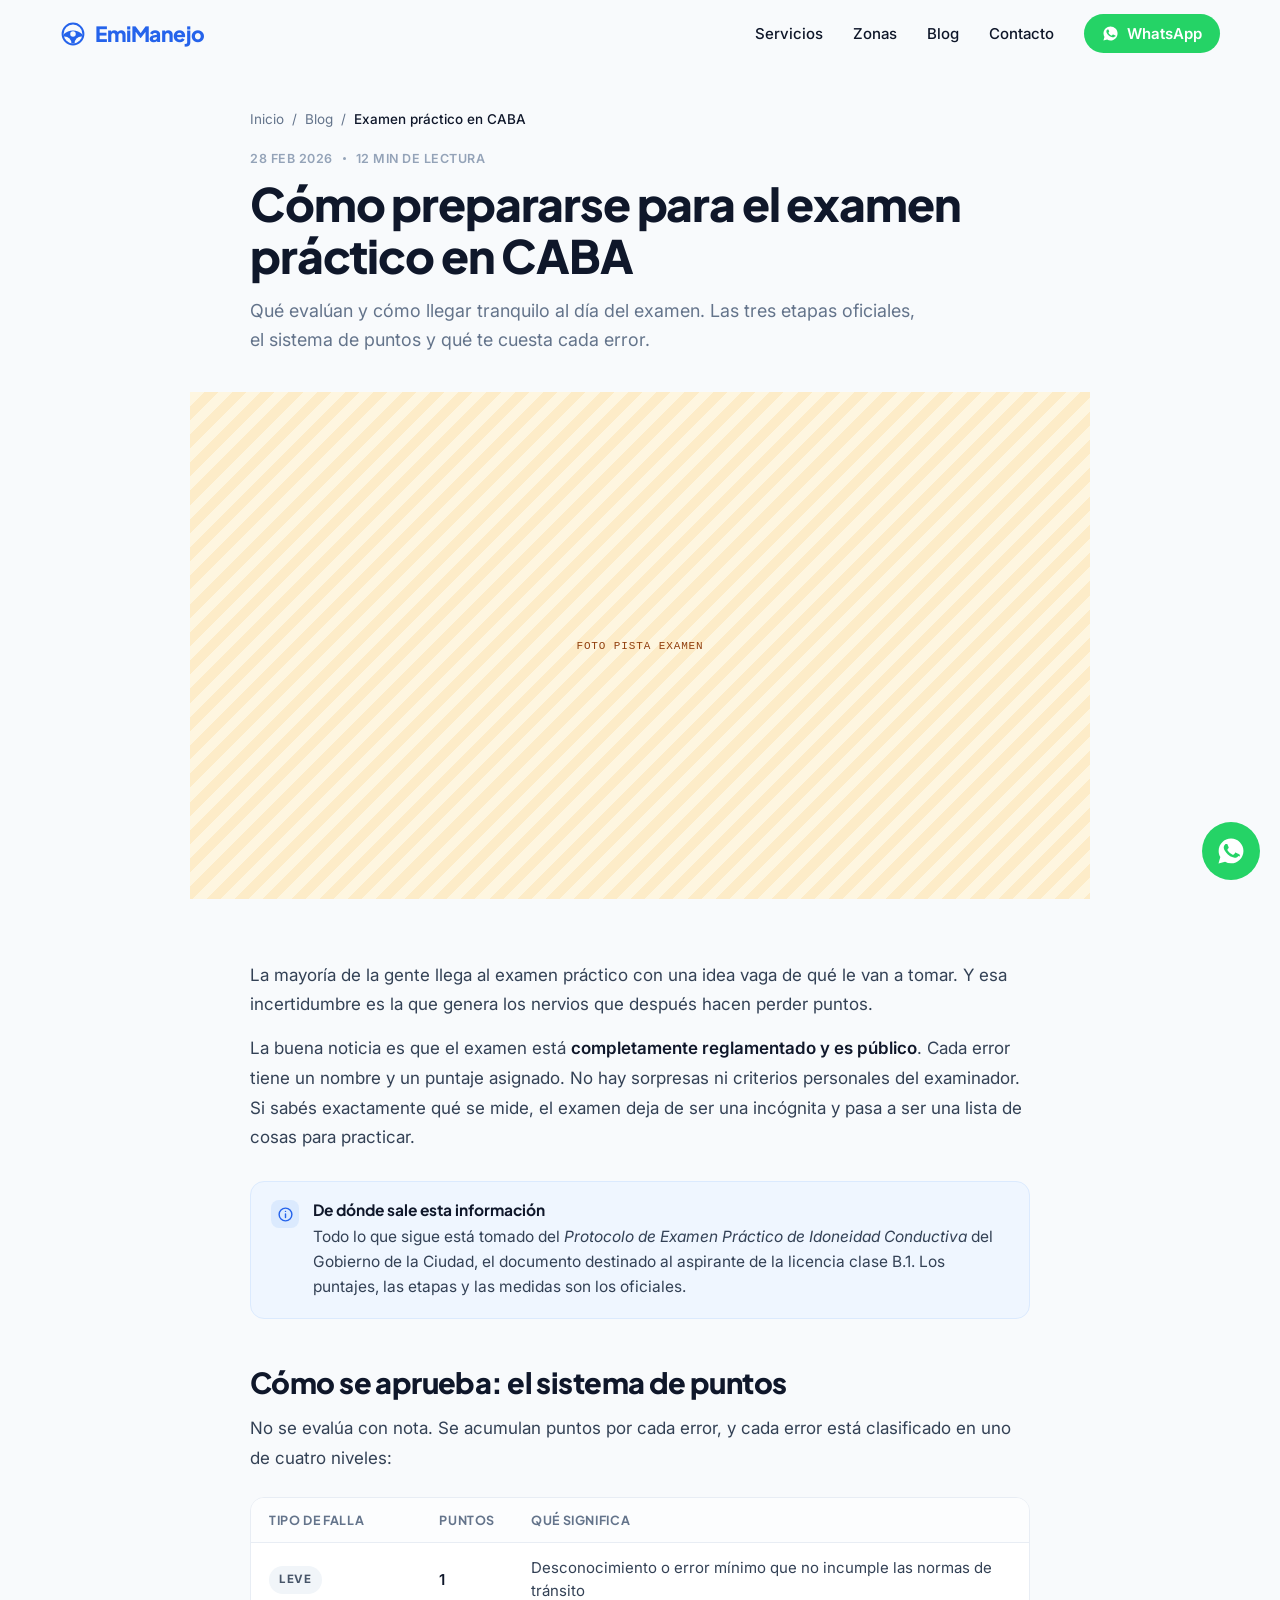
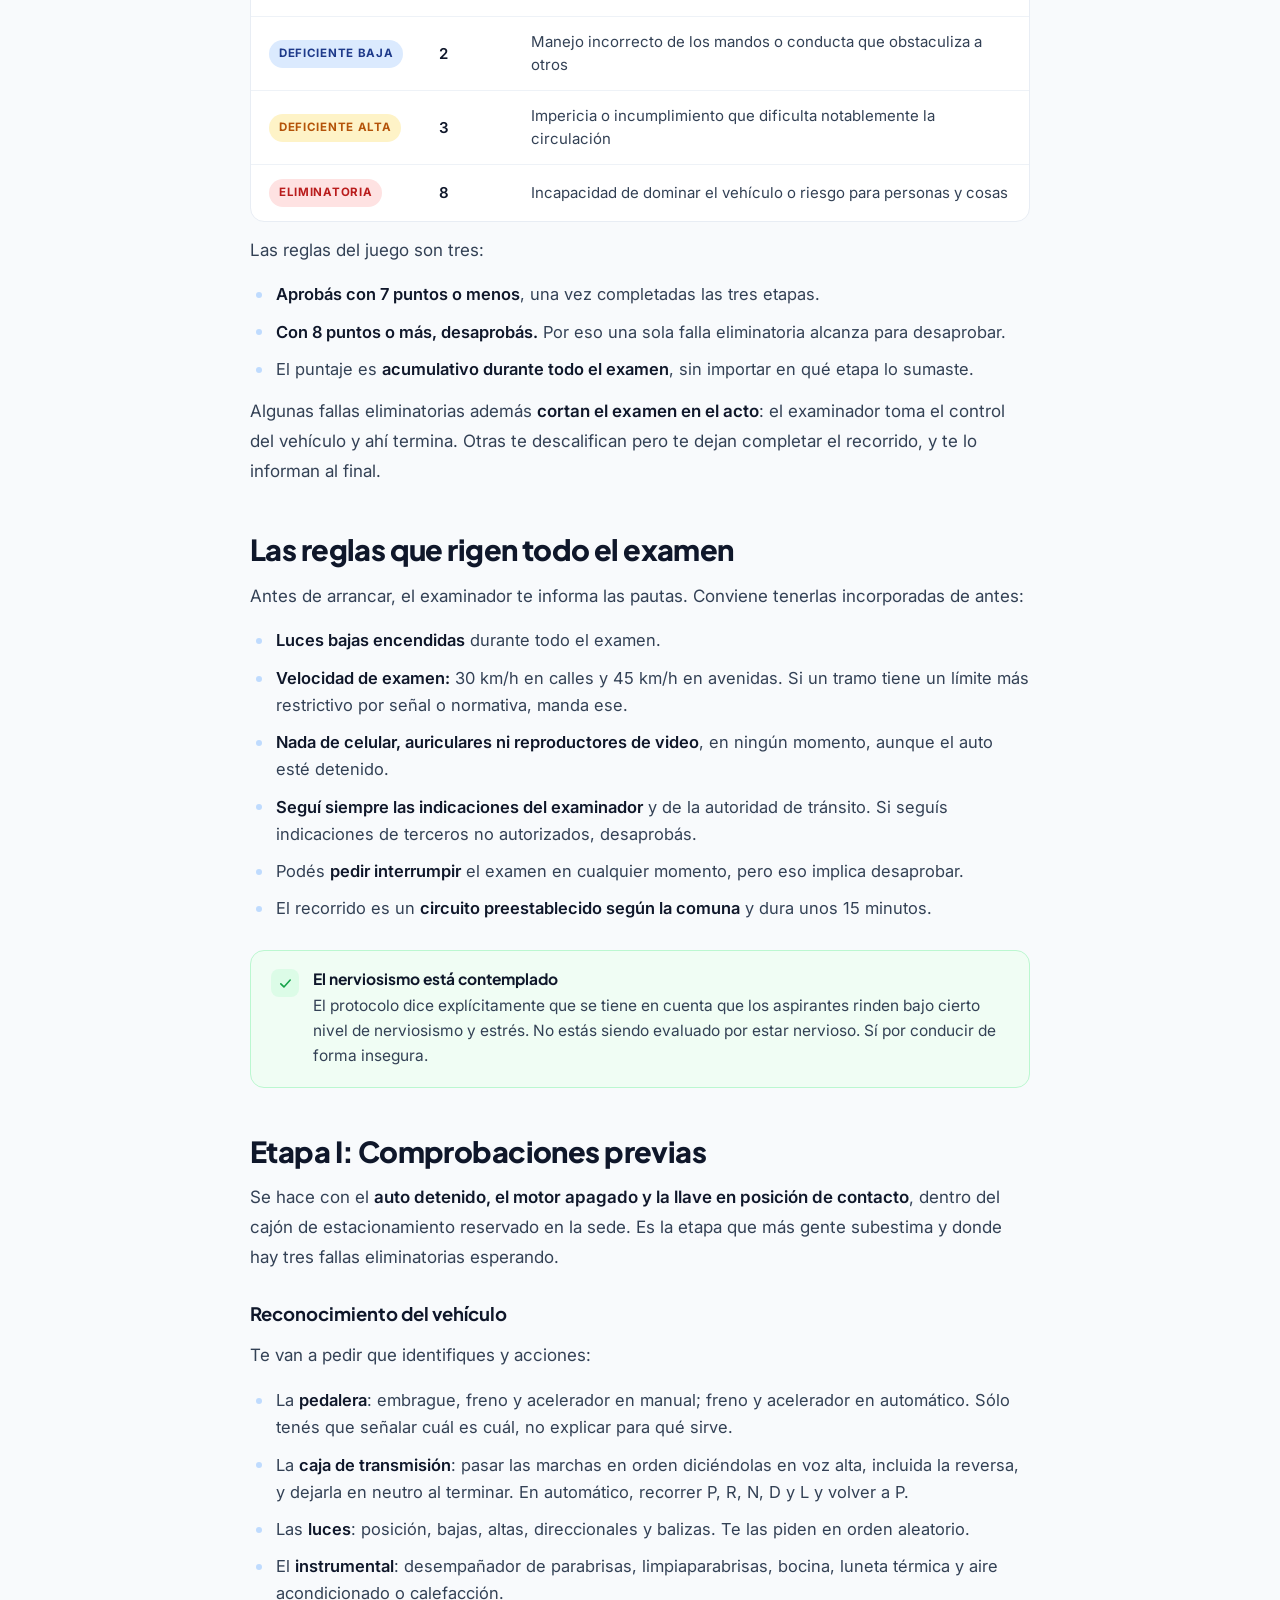
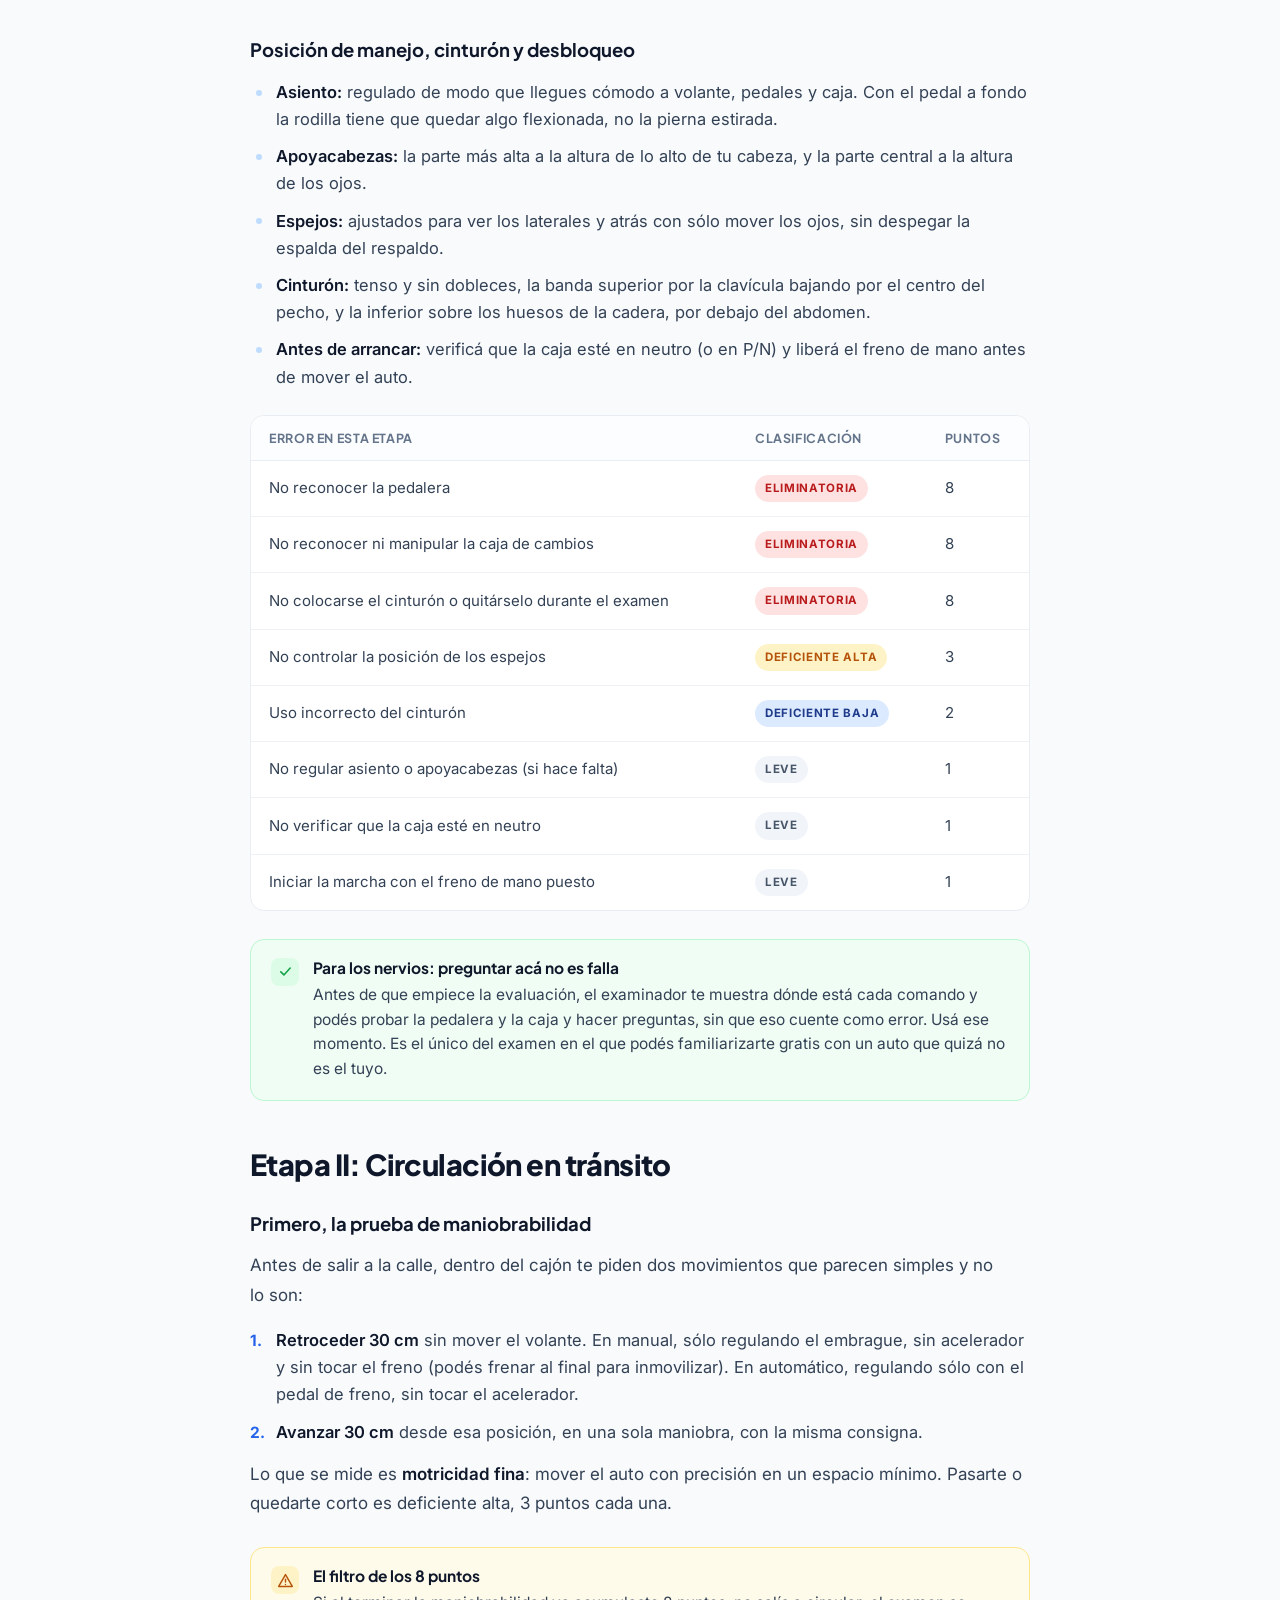
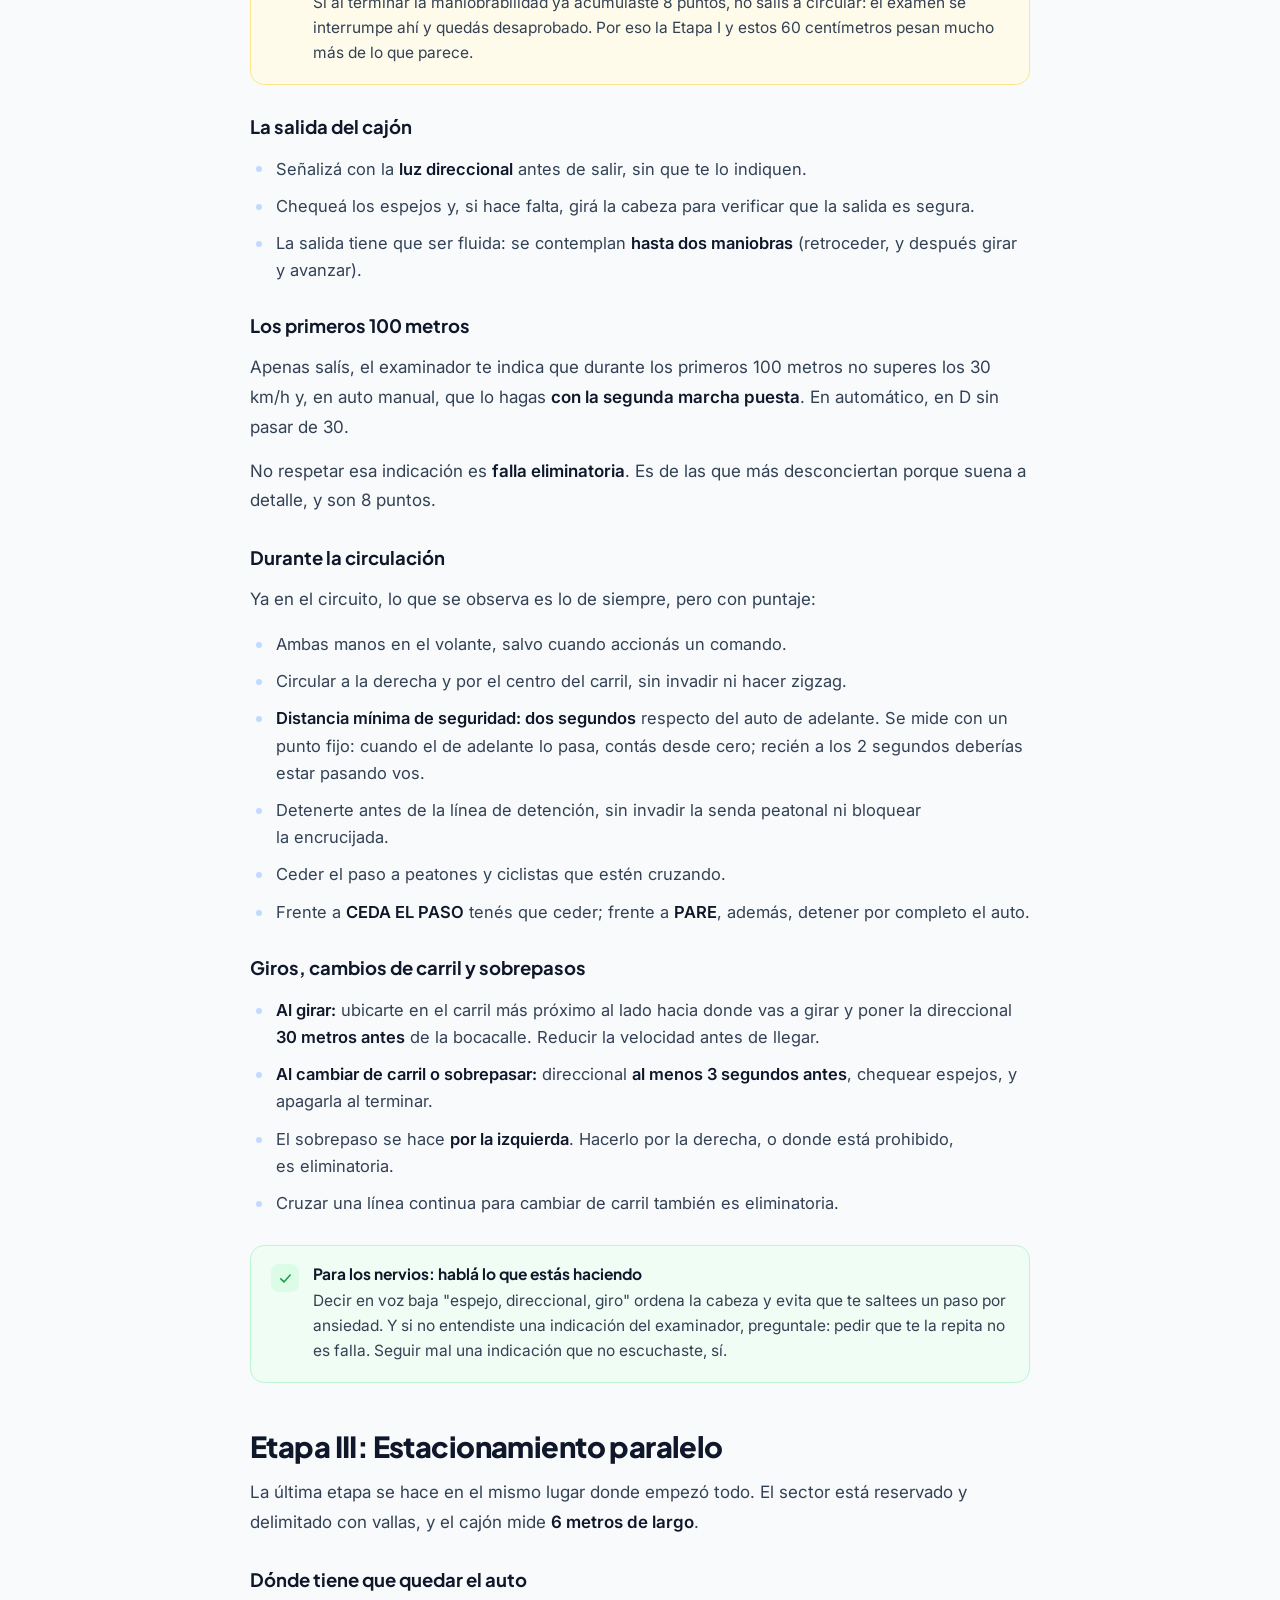
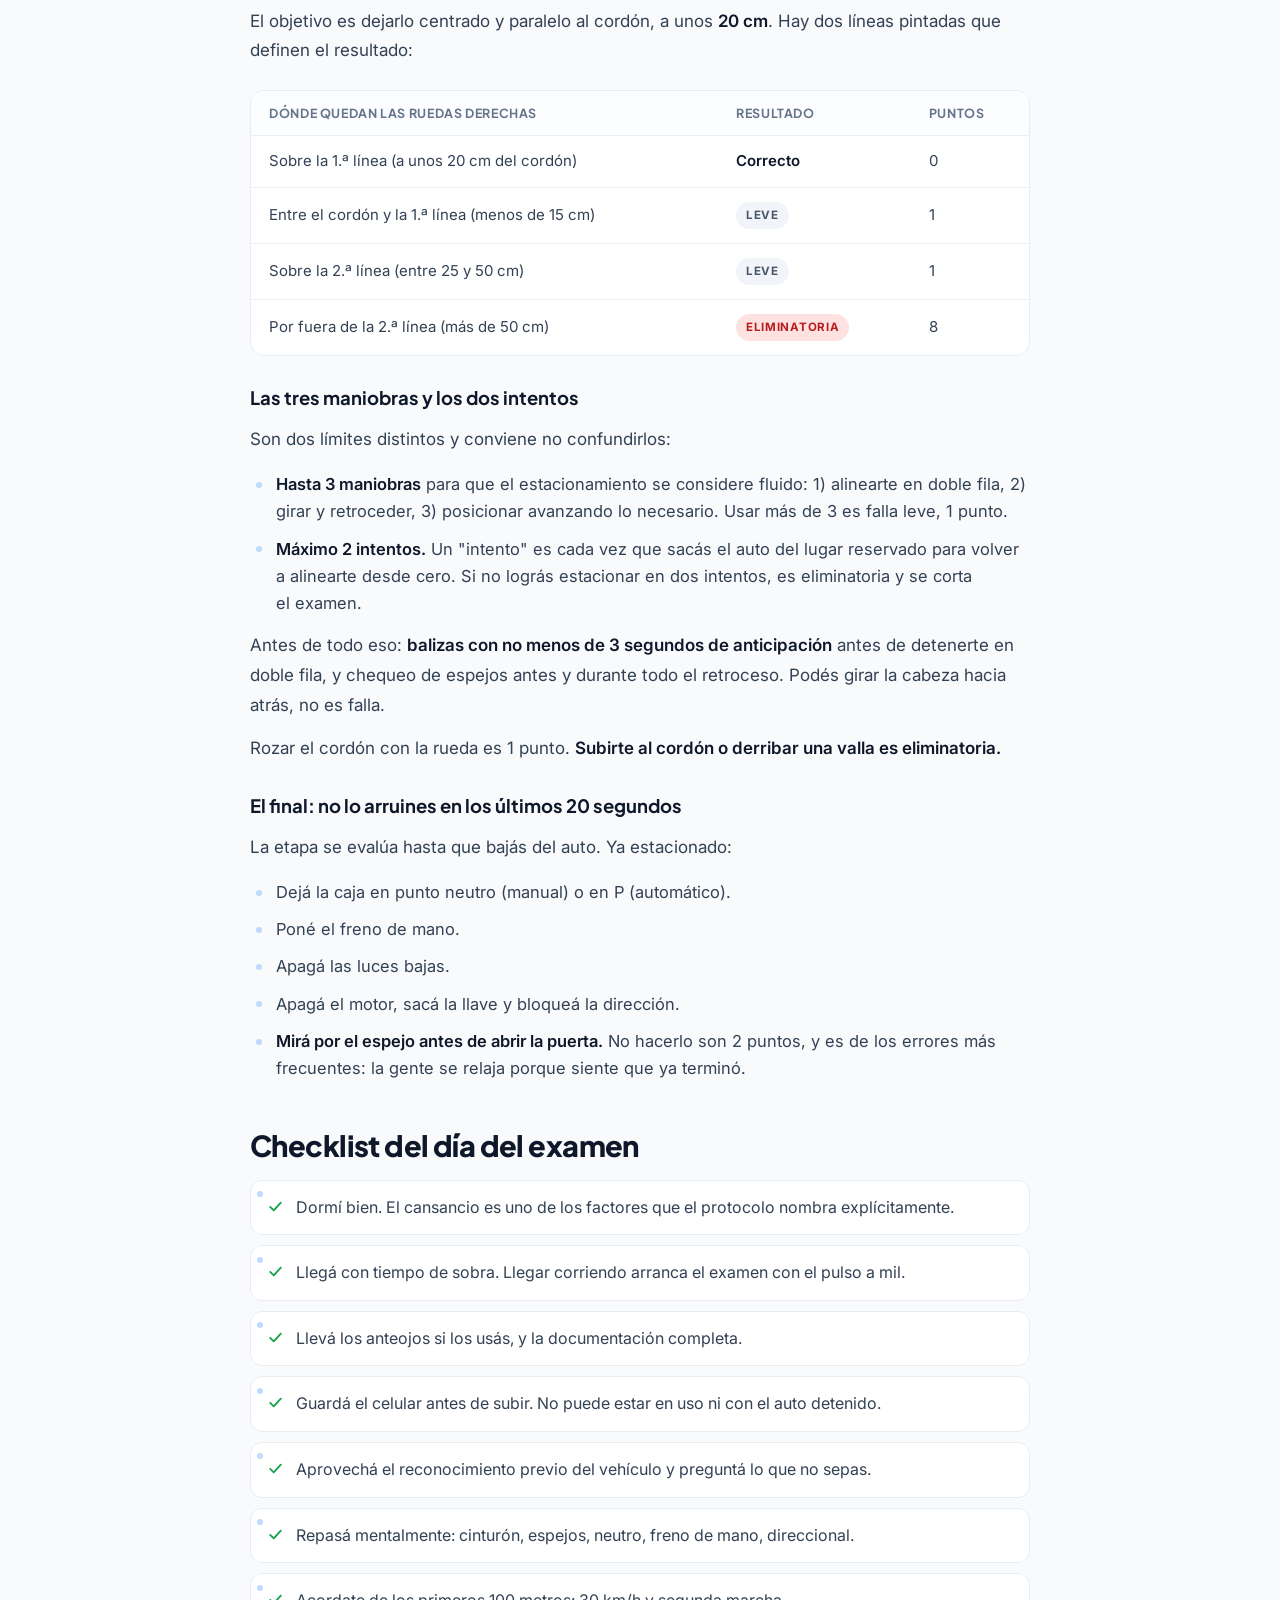
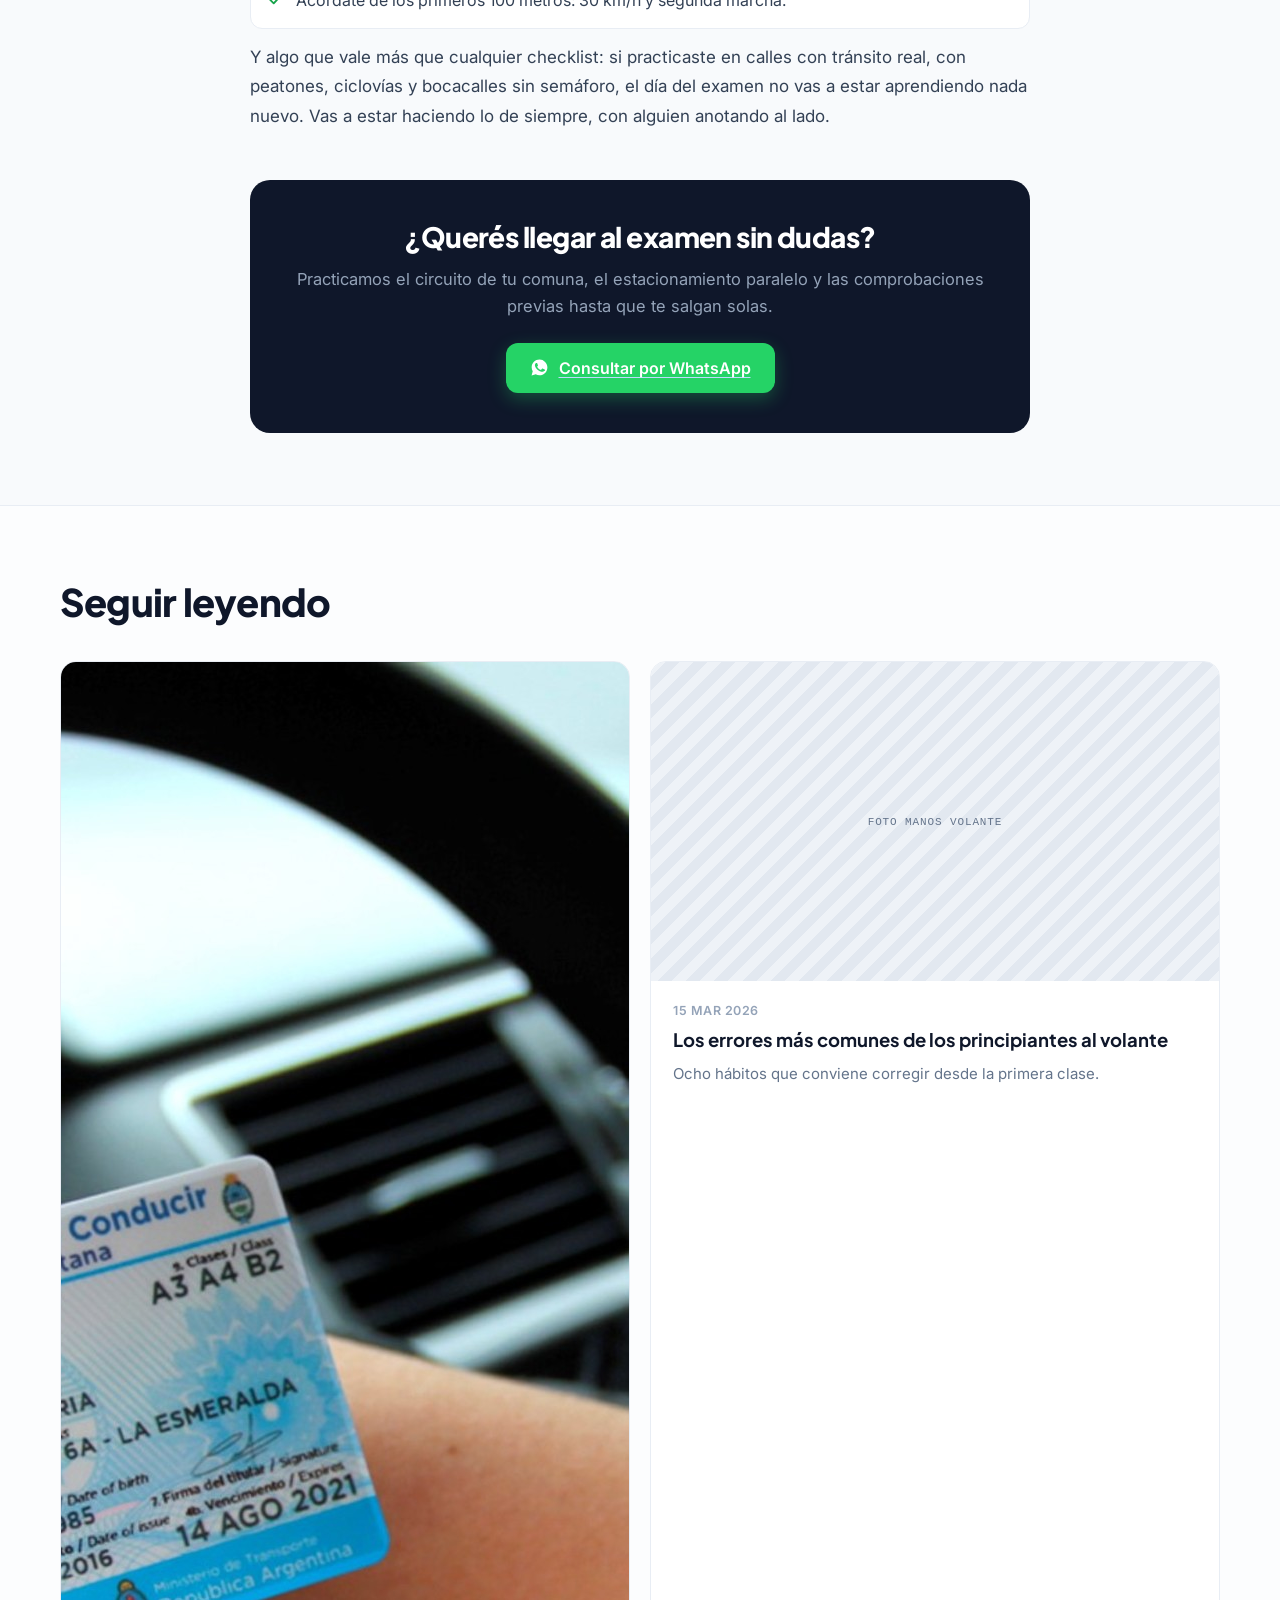
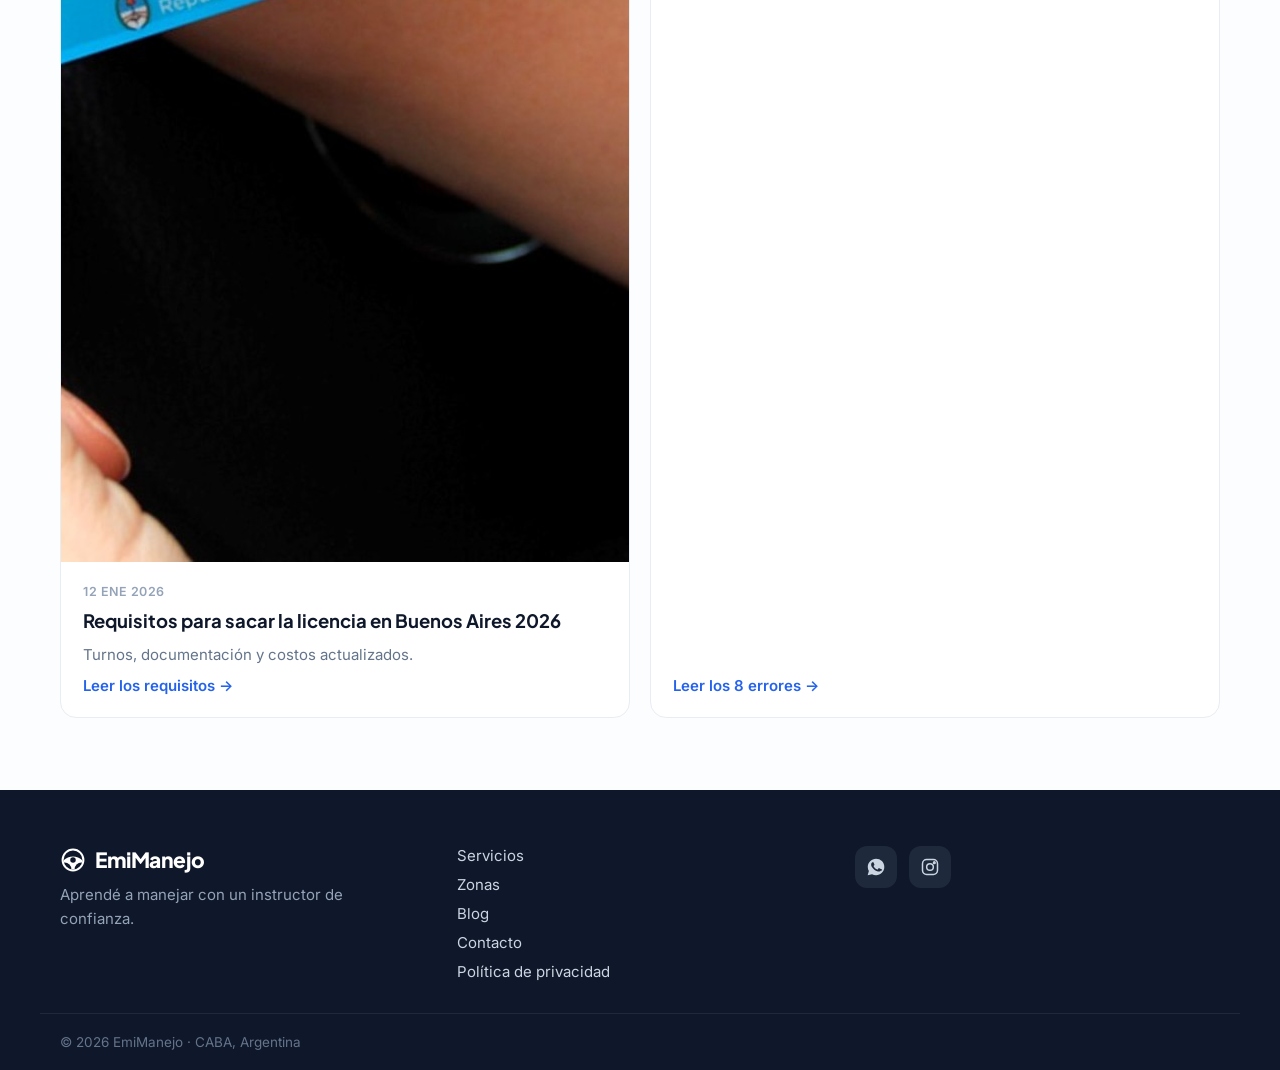
==== commit 379a05e8: "Agrega la foto de la licencia a la nota de requisitos Reemplaza el placeholder .ph--blue por la foto" ====
--- a/blog/como-prepararse-examen-practico-caba/index.html
+++ b/blog/como-prepararse-examen-practico-caba/index.html
@@ -391,9 +391,9 @@
     <h2 class="h2">Seguir leyendo</h2>
     <div class="cards-3">
       <article class="post card--hover">
-        <div class="ph ph--post ph--blue" role="img" aria-label="Trámite de licencia de conducir en una oficina pública de Buenos Aires">
-          <span class="ph__label ph__label--sm">foto trámite licencia</span>
-        </div>
+        <img class="post__img" src="/images/licencia-nacional-conducir.jpg" width="2000" height="1500"
+             alt="Licencia Nacional de Conducir argentina sostenida en la mano por una persona al volante de su auto"
+             loading="lazy" decoding="async">
         <div class="post__body">
           <time class="post__date" datetime="2026-01-12">12 ene 2026</time>
           <h3 class="post__title">Requisitos para sacar la licencia en Buenos Aires 2026</h3>
--- a/styles.css
+++ b/styles.css
@@ -318,6 +318,15 @@
 .ph--hero  { aspect-ratio: 4 / 3.2; border: 1px solid var(--blue-200); }
 .ph--about { aspect-ratio: 4 / 4.4; background: repeating-linear-gradient(135deg, #EEF2F7 0 10px, #E2E8F0 10px 20px); }
 .ph--post  { aspect-ratio: 16 / 9; border-radius: 0; padding: 12px; }
+
+/* Fotos reales que reemplazan a los .ph: mismo encuadre 16/9 que el
+   placeholder, así el layout no se mueve al cambiar uno por otro. */
+.post__img {
+  display: block;
+  width: 100%;
+  aspect-ratio: 16 / 9;
+  object-fit: cover;
+}
 
 .ph--blue  { background: repeating-linear-gradient(135deg, #E8F1FF 0 10px, #DDEAFE 10px 20px); }
 .ph--amber { background: repeating-linear-gradient(135deg, #FEF6E0 0 10px, #FDECC8 10px 20px); }
@@ -1097,6 +1106,13 @@
   padding: 0 var(--gutter);
 }
 .article__hero .ph { aspect-ratio: 16 / 9; }
+.article__img {
+  display: block;
+  width: 100%;
+  aspect-ratio: 16 / 9;
+  object-fit: cover;
+  border-radius: 20px;
+}
 
 .article__body {
   max-width: 820px;
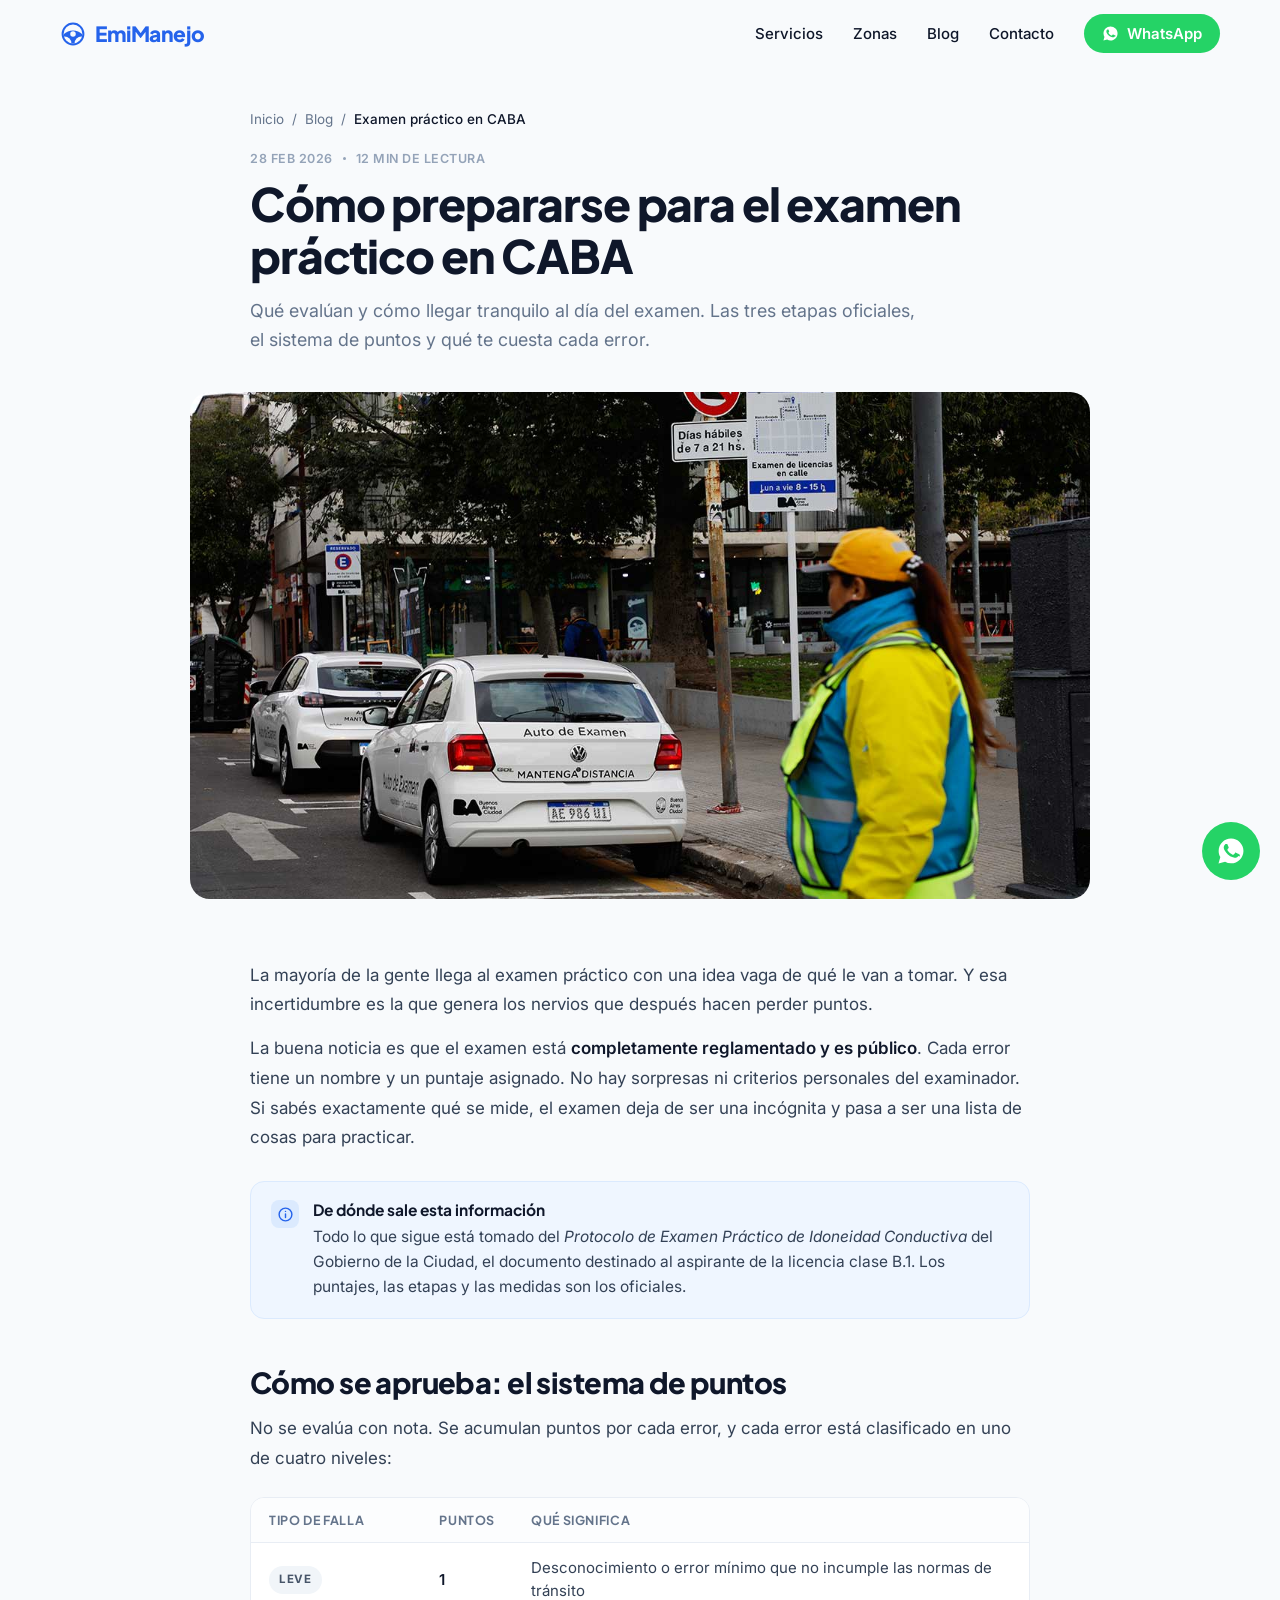
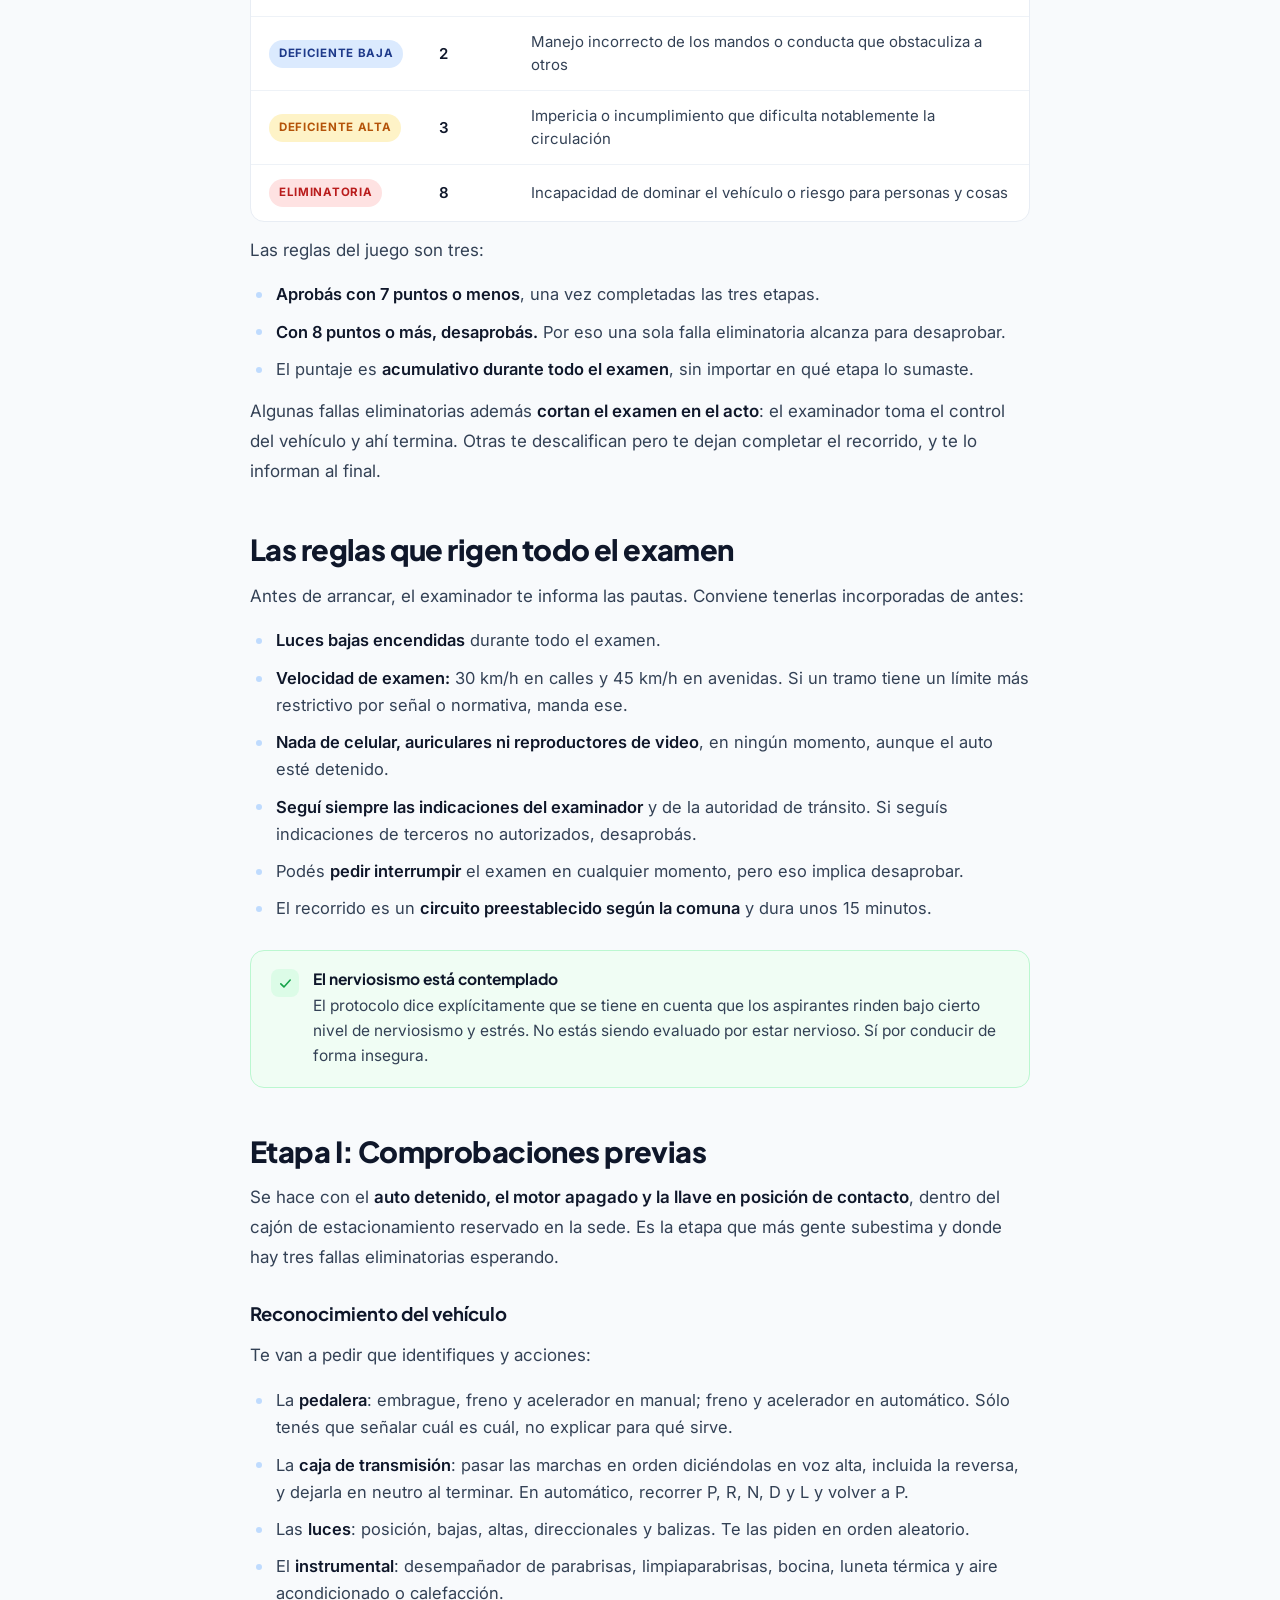
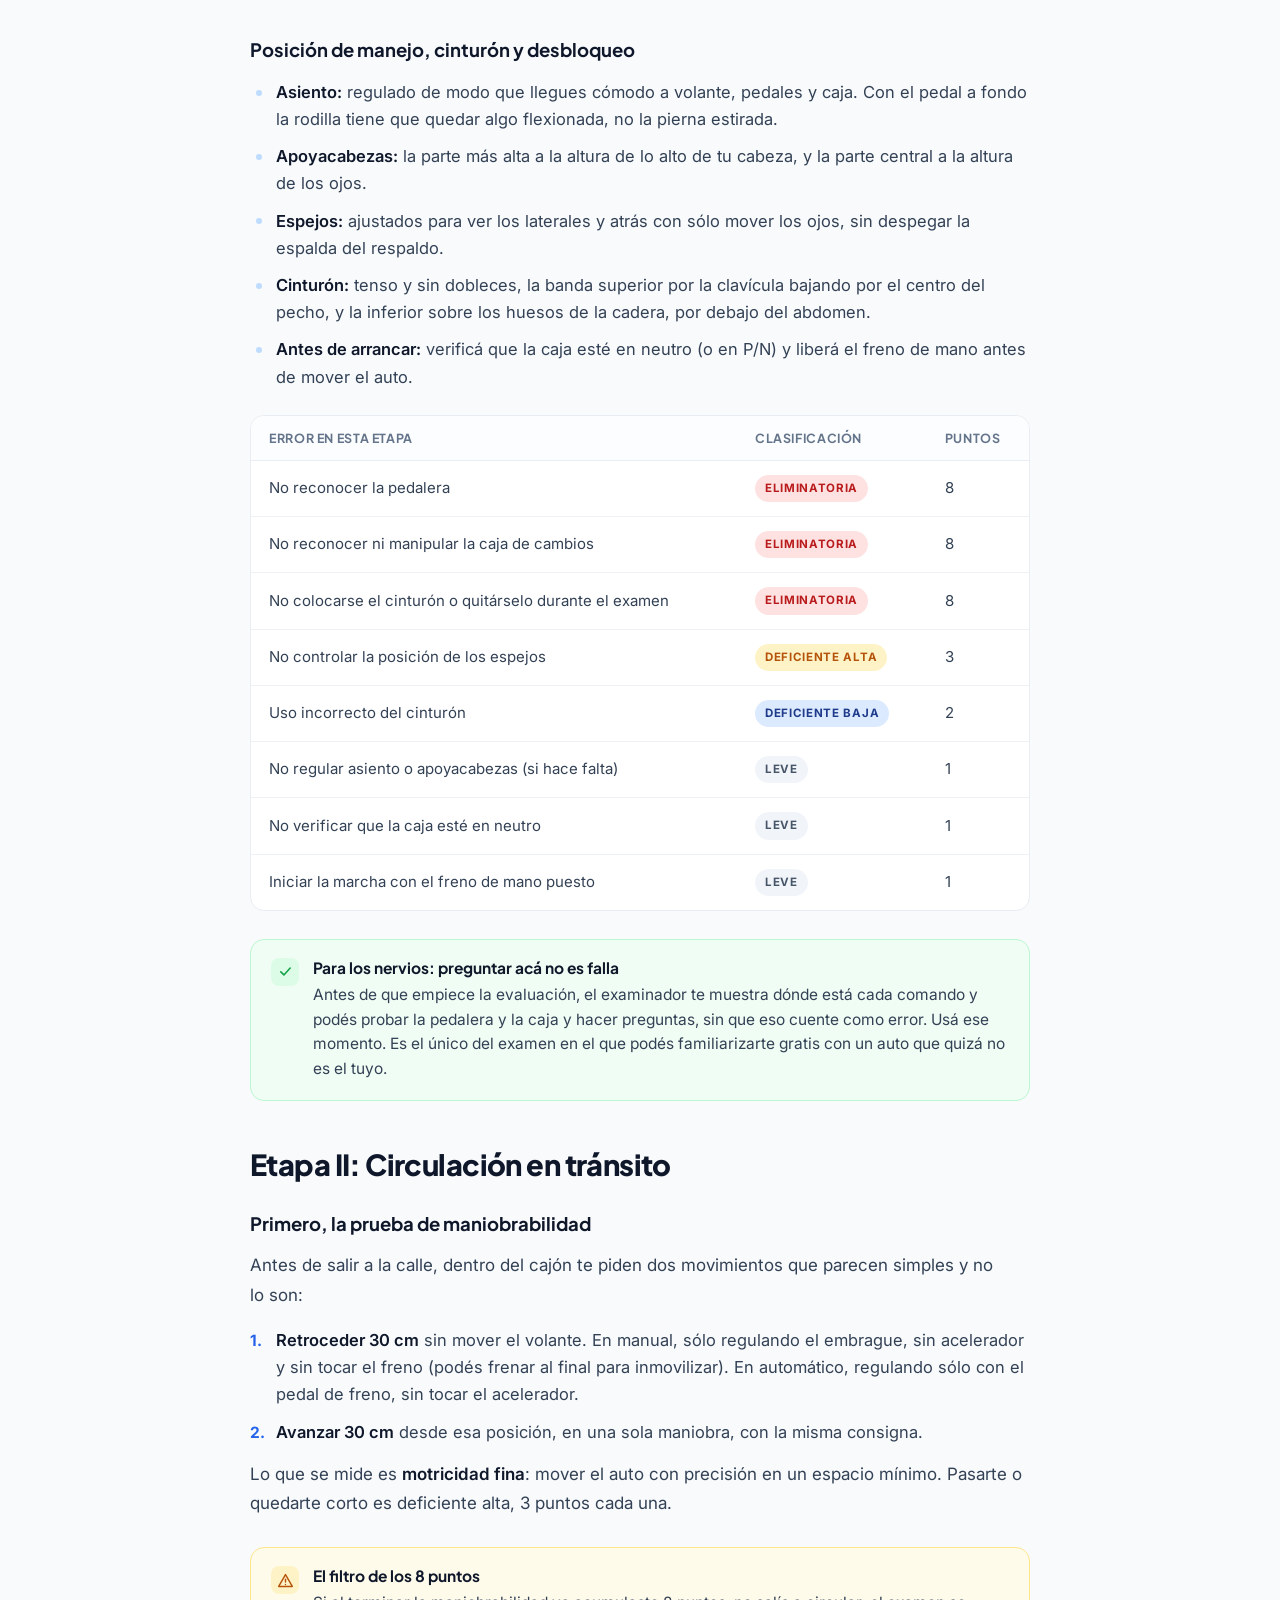
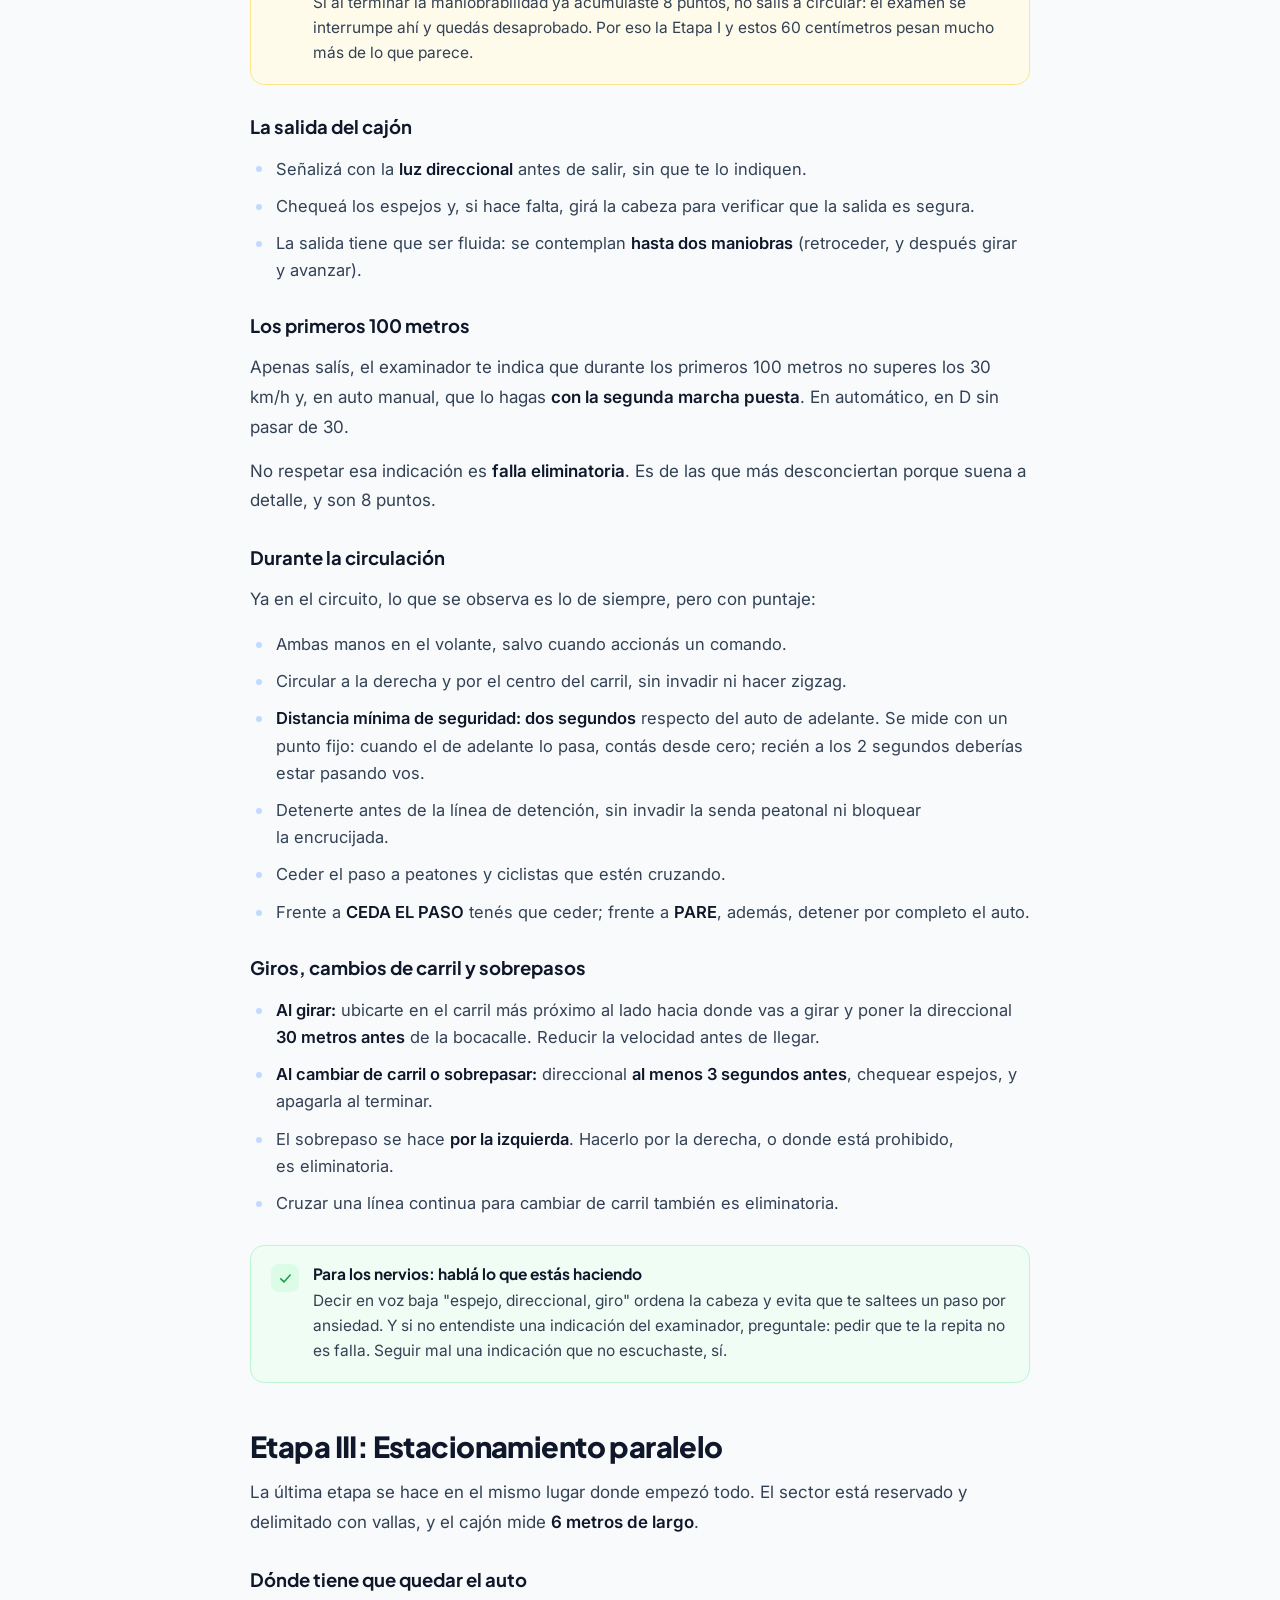
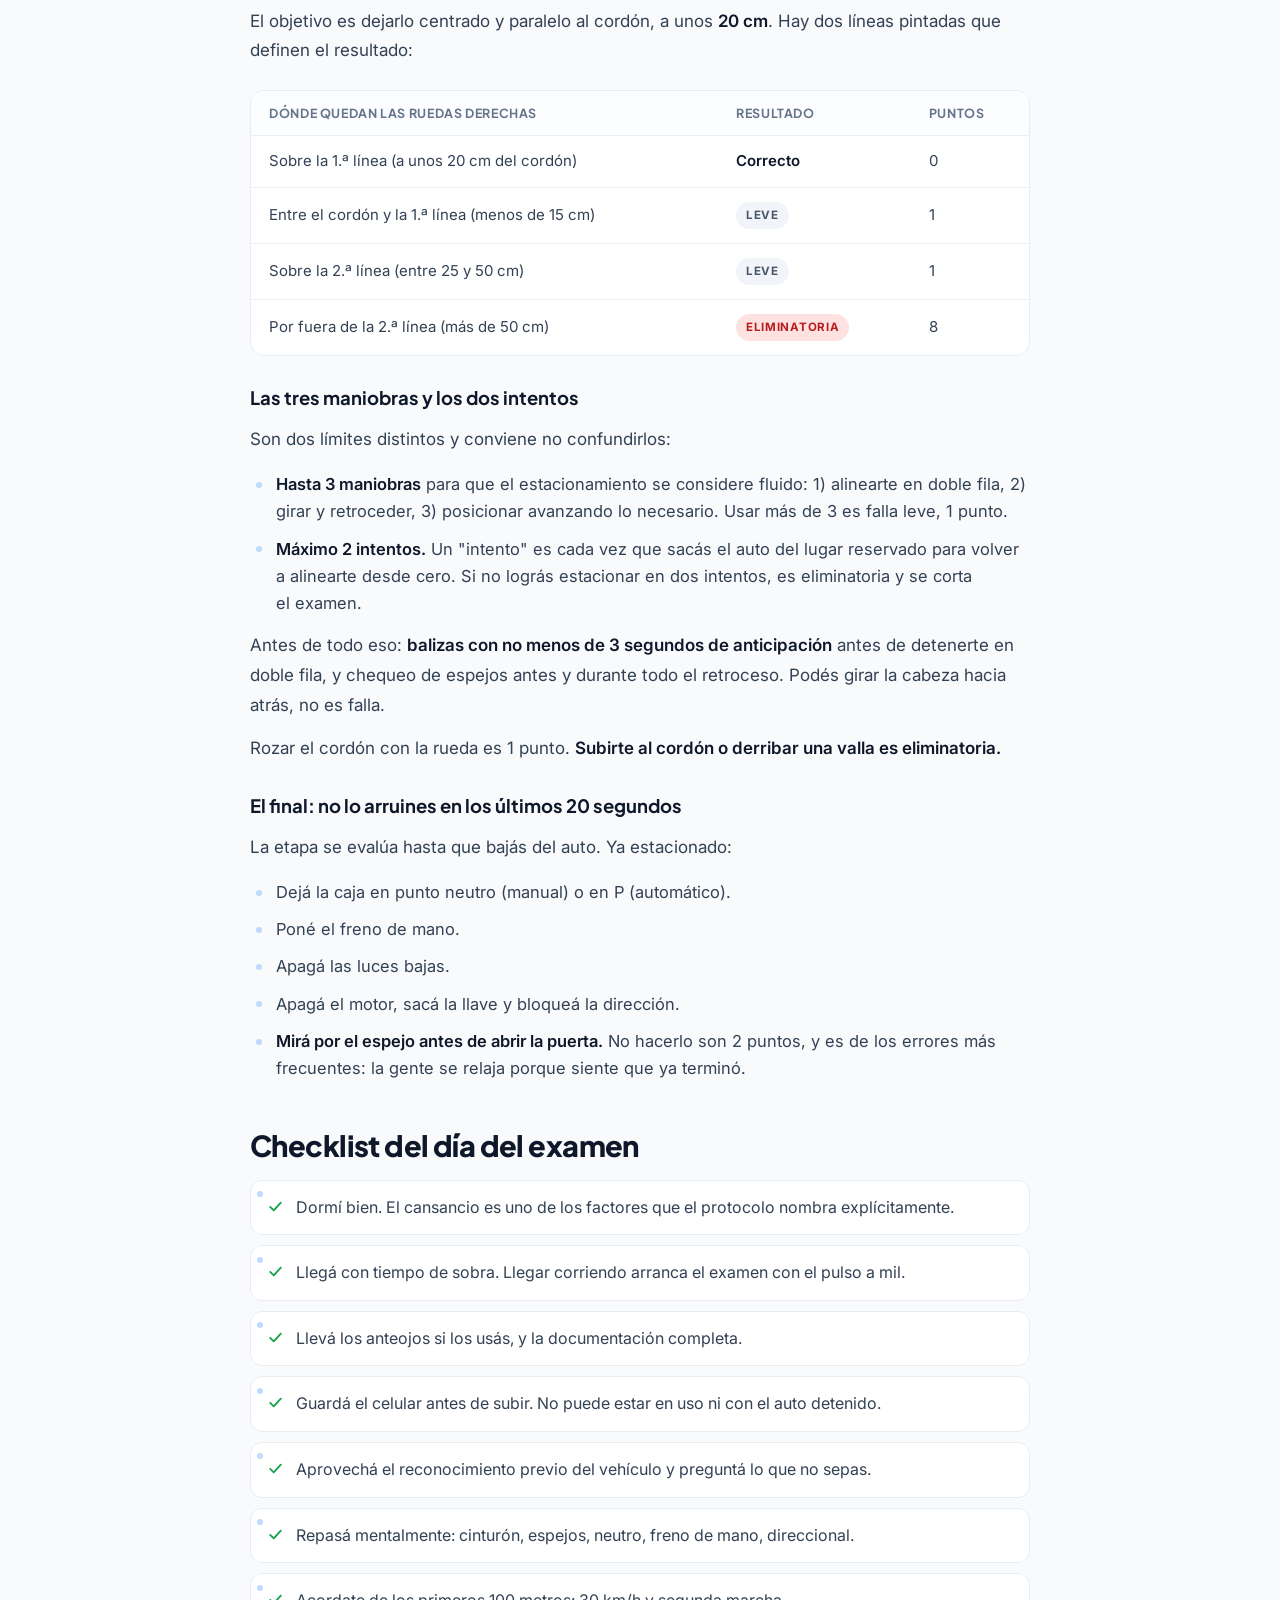
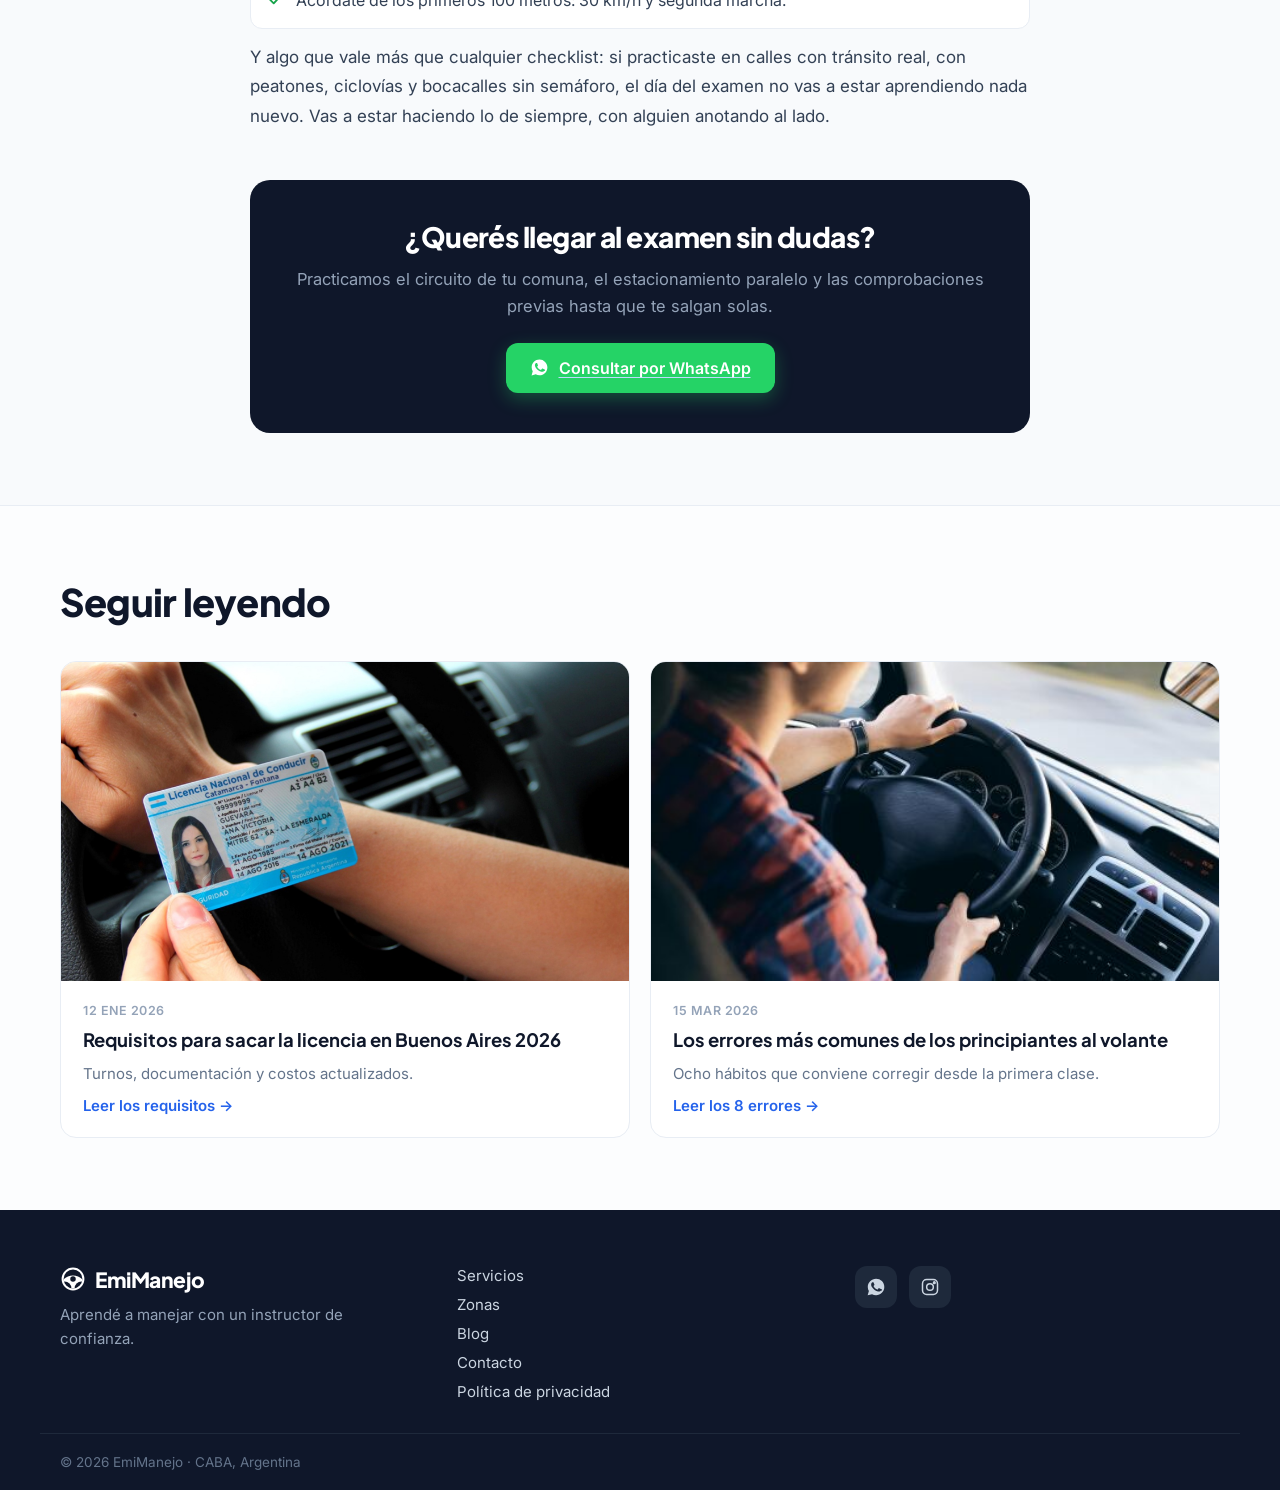
==== commit 8dc8e4d0: "Agrega las fotos de examen práctico y errores comunes Reemplaza los 8 placeholders .ph que quedaban:" ====
--- a/blog/como-prepararse-examen-practico-caba/index.html
+++ b/blog/como-prepararse-examen-practico-caba/index.html
@@ -162,9 +162,9 @@
   </div>
 
   <div class="article__hero">
-    <div class="ph ph--post ph--amber" role="img" aria-label="Pista de examen práctico con conos en CABA">
-      <span class="ph__label ph__label--sm">foto pista examen</span>
-    </div>
+    <img class="article__img" src="/images/pista-auto-examen.jpg" width="1200" height="740"
+         alt="Autos de examen del Gobierno de la Ciudad en el circuito de examen de licencias en la vía pública de CABA"
+         fetchpriority="high" decoding="async">
   </div>
 
   <div class="article__body prose">
@@ -402,9 +402,9 @@
         </div>
       </article>
       <article class="post card--hover">
-        <div class="ph ph--post ph--slate" role="img" aria-label="Manos de una persona principiante sobre el volante">
-          <span class="ph__label ph__label--sm">foto manos volante</span>
-        </div>
+        <img class="post__img" src="/images/errores-comunes.jpg" width="480" height="270"
+             alt="Persona principiante manejando con las dos manos sobre el volante de su auto"
+             loading="lazy" decoding="async">
         <div class="post__body">
           <time class="post__date" datetime="2026-03-15">15 mar 2026</time>
           <h3 class="post__title">Los errores más comunes de los principiantes al volante</h3>
--- a/styles.css
+++ b/styles.css
@@ -324,6 +324,7 @@
 .post__img {
   display: block;
   width: 100%;
+  height: auto;          /* sin esto gana el height="" del <img> y muere el aspect-ratio */
   aspect-ratio: 16 / 9;
   object-fit: cover;
 }
@@ -1109,6 +1110,7 @@
 .article__img {
   display: block;
   width: 100%;
+  height: auto;          /* sin esto gana el height="" del <img> y muere el aspect-ratio */
   aspect-ratio: 16 / 9;
   object-fit: cover;
   border-radius: 20px;
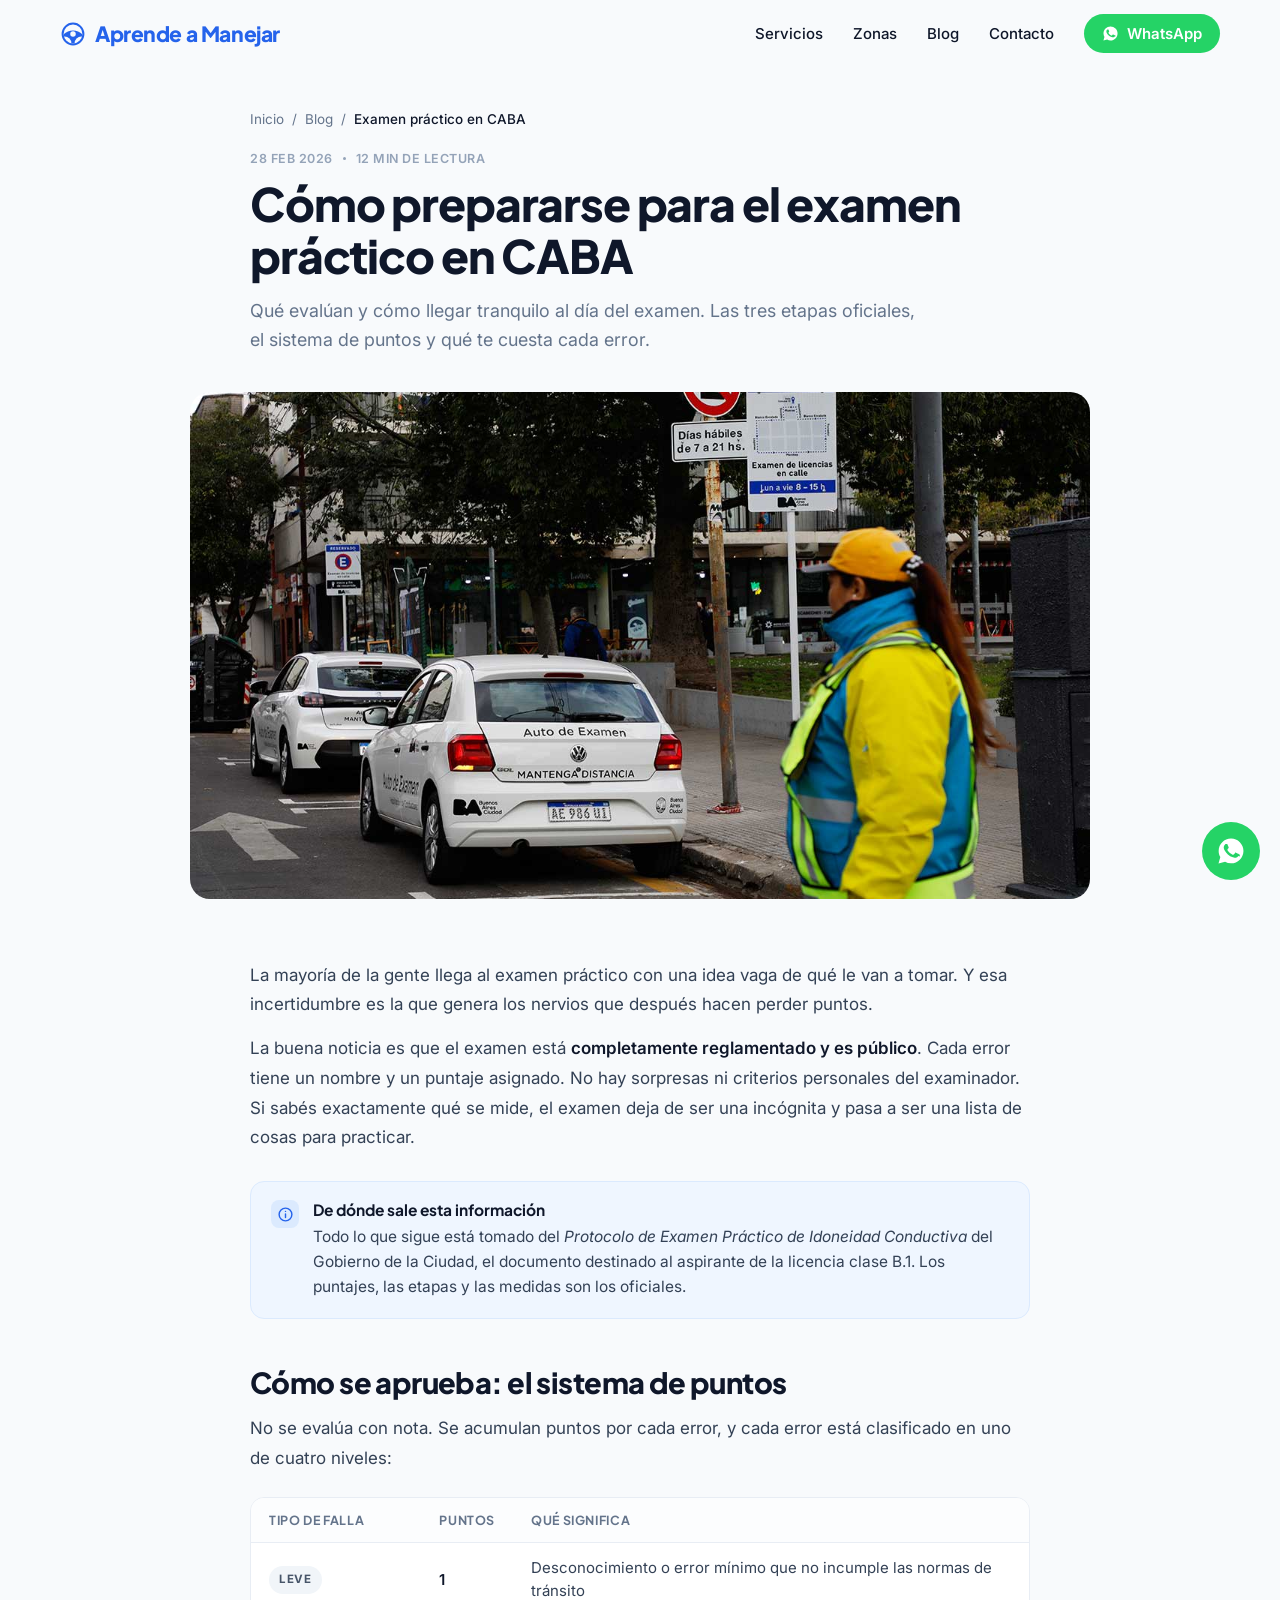
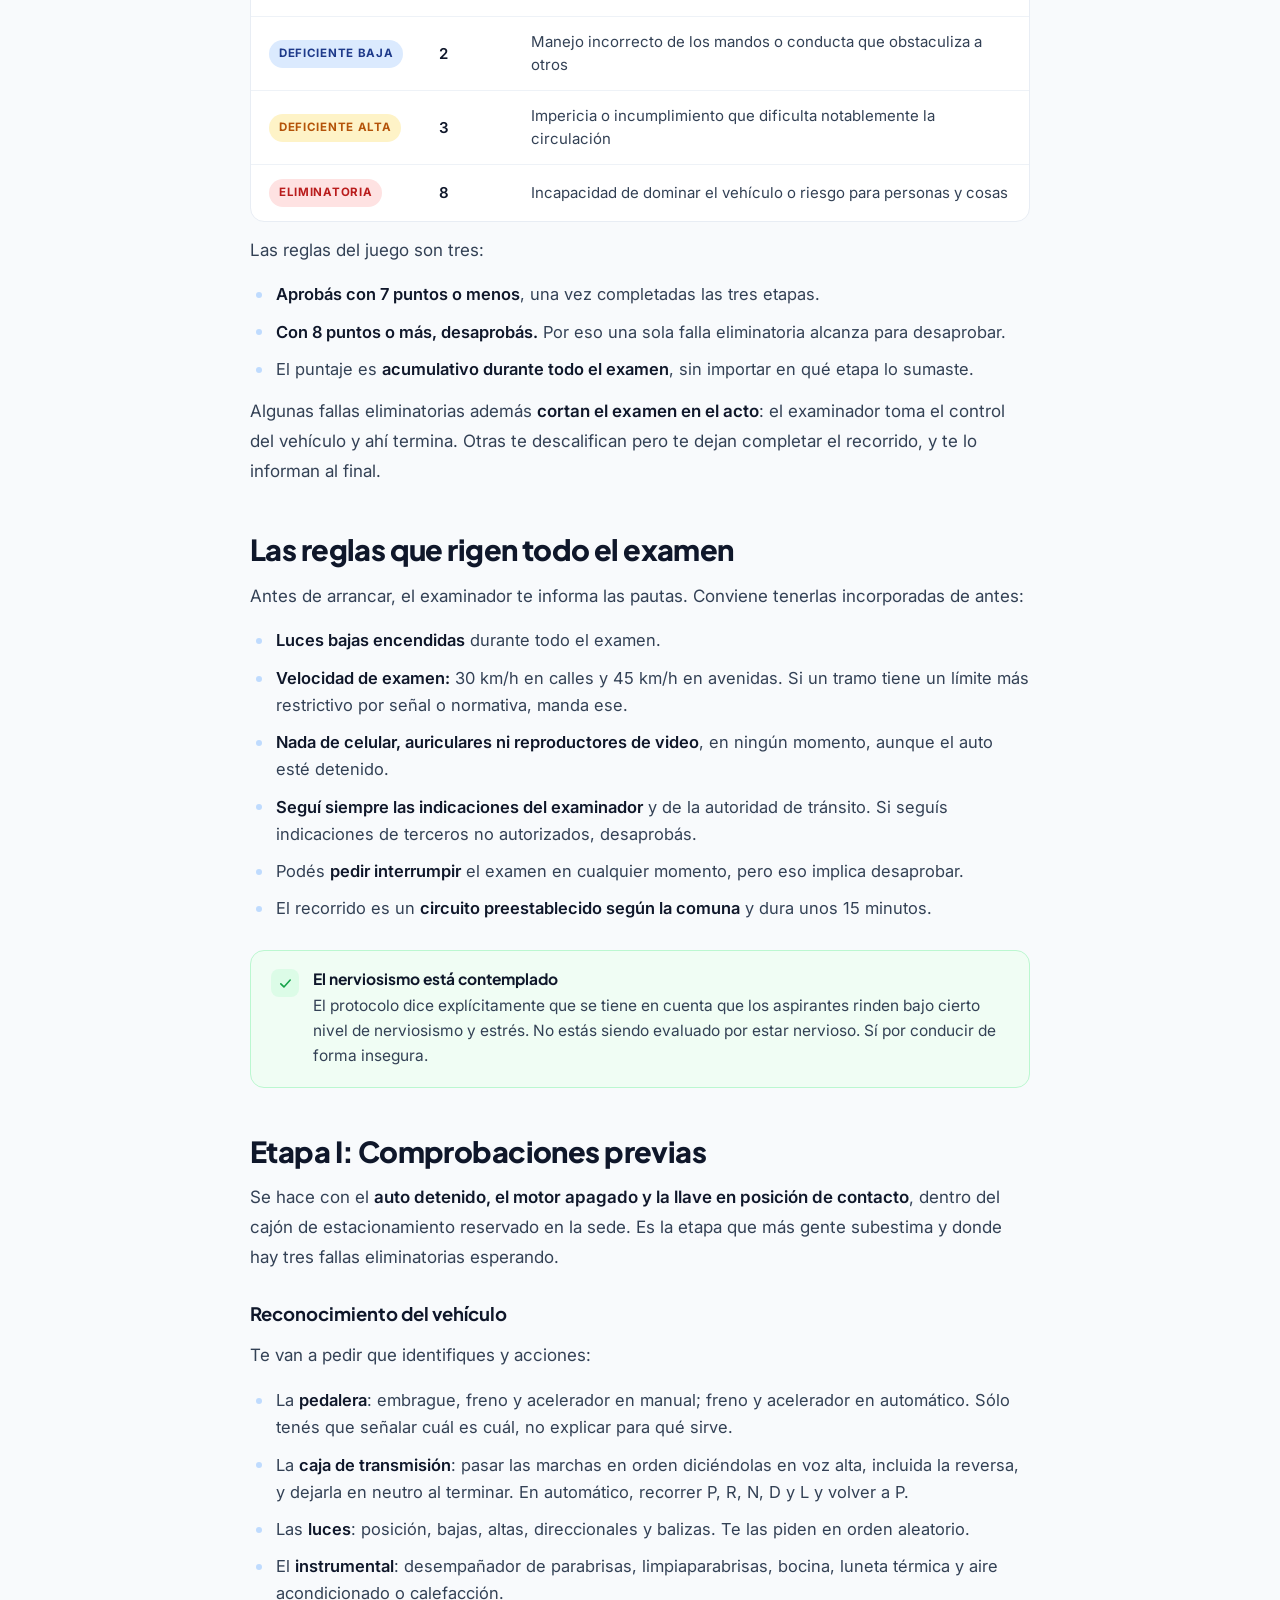
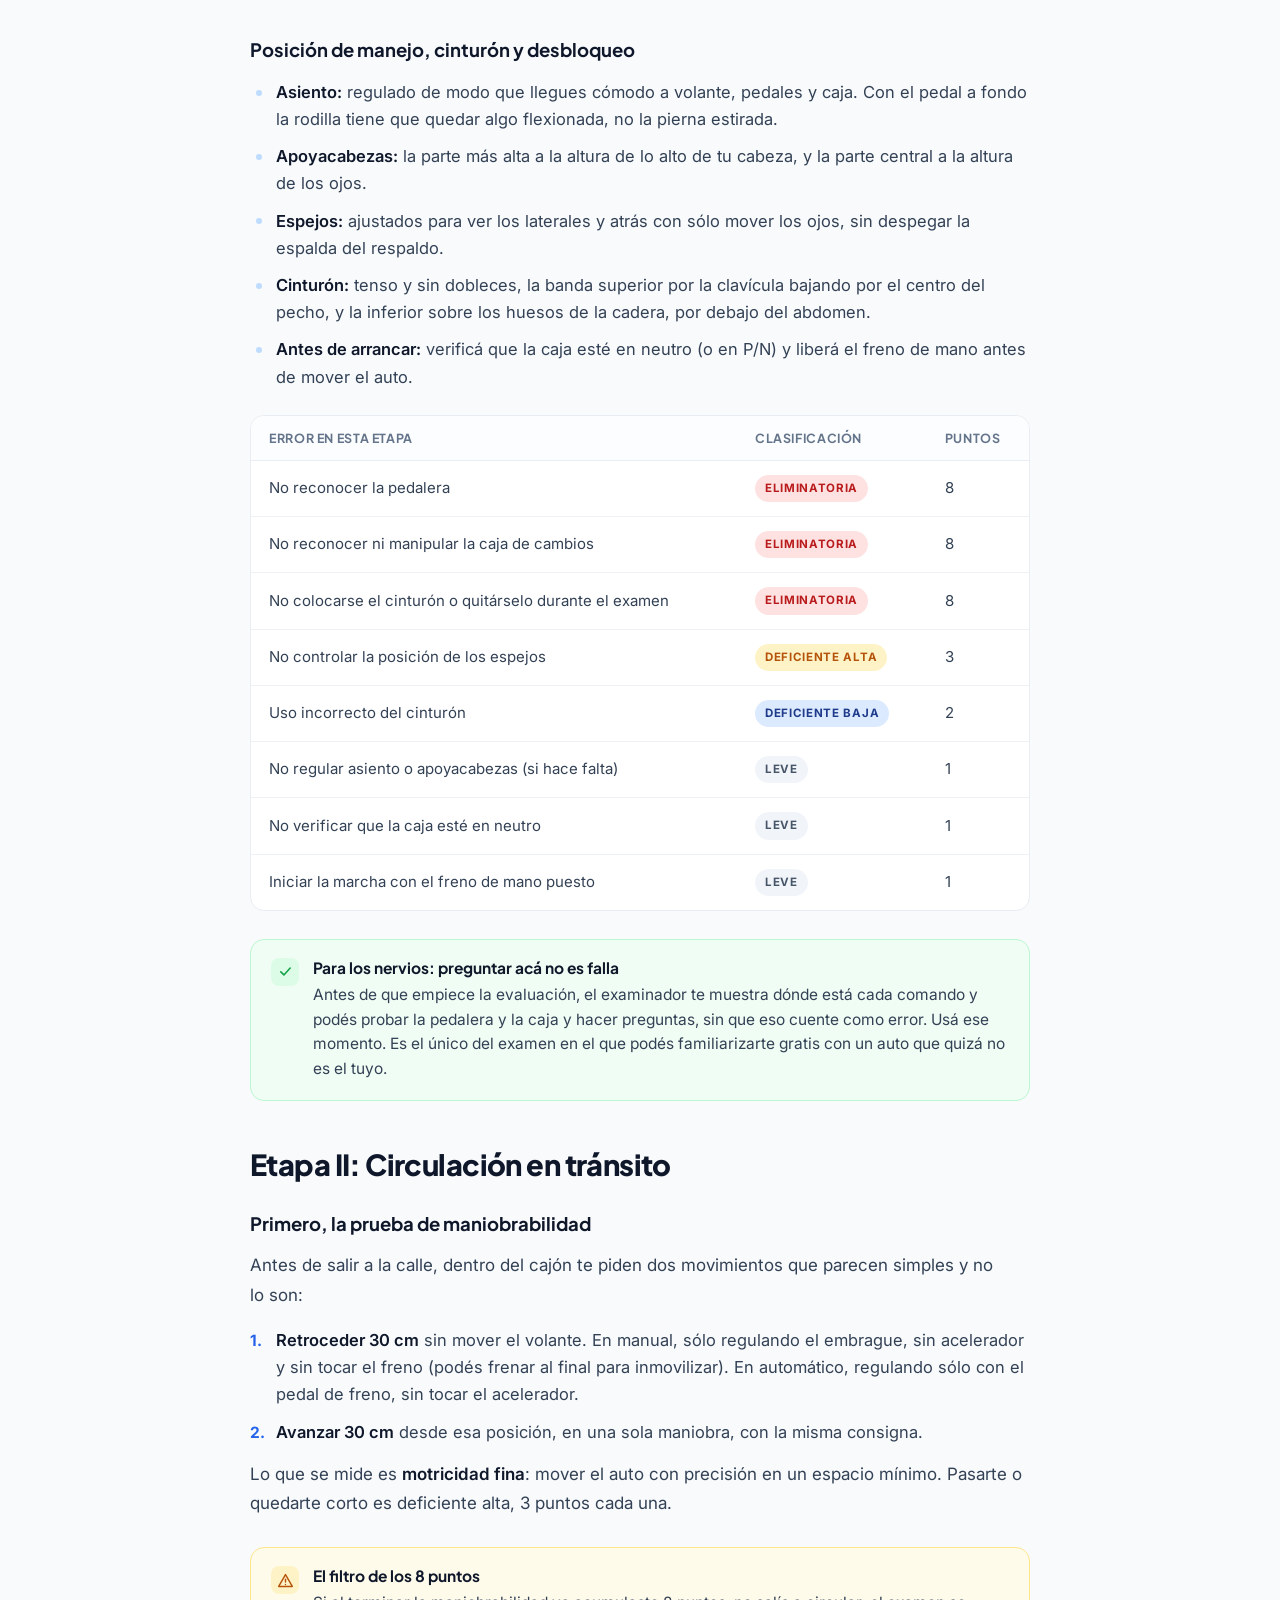
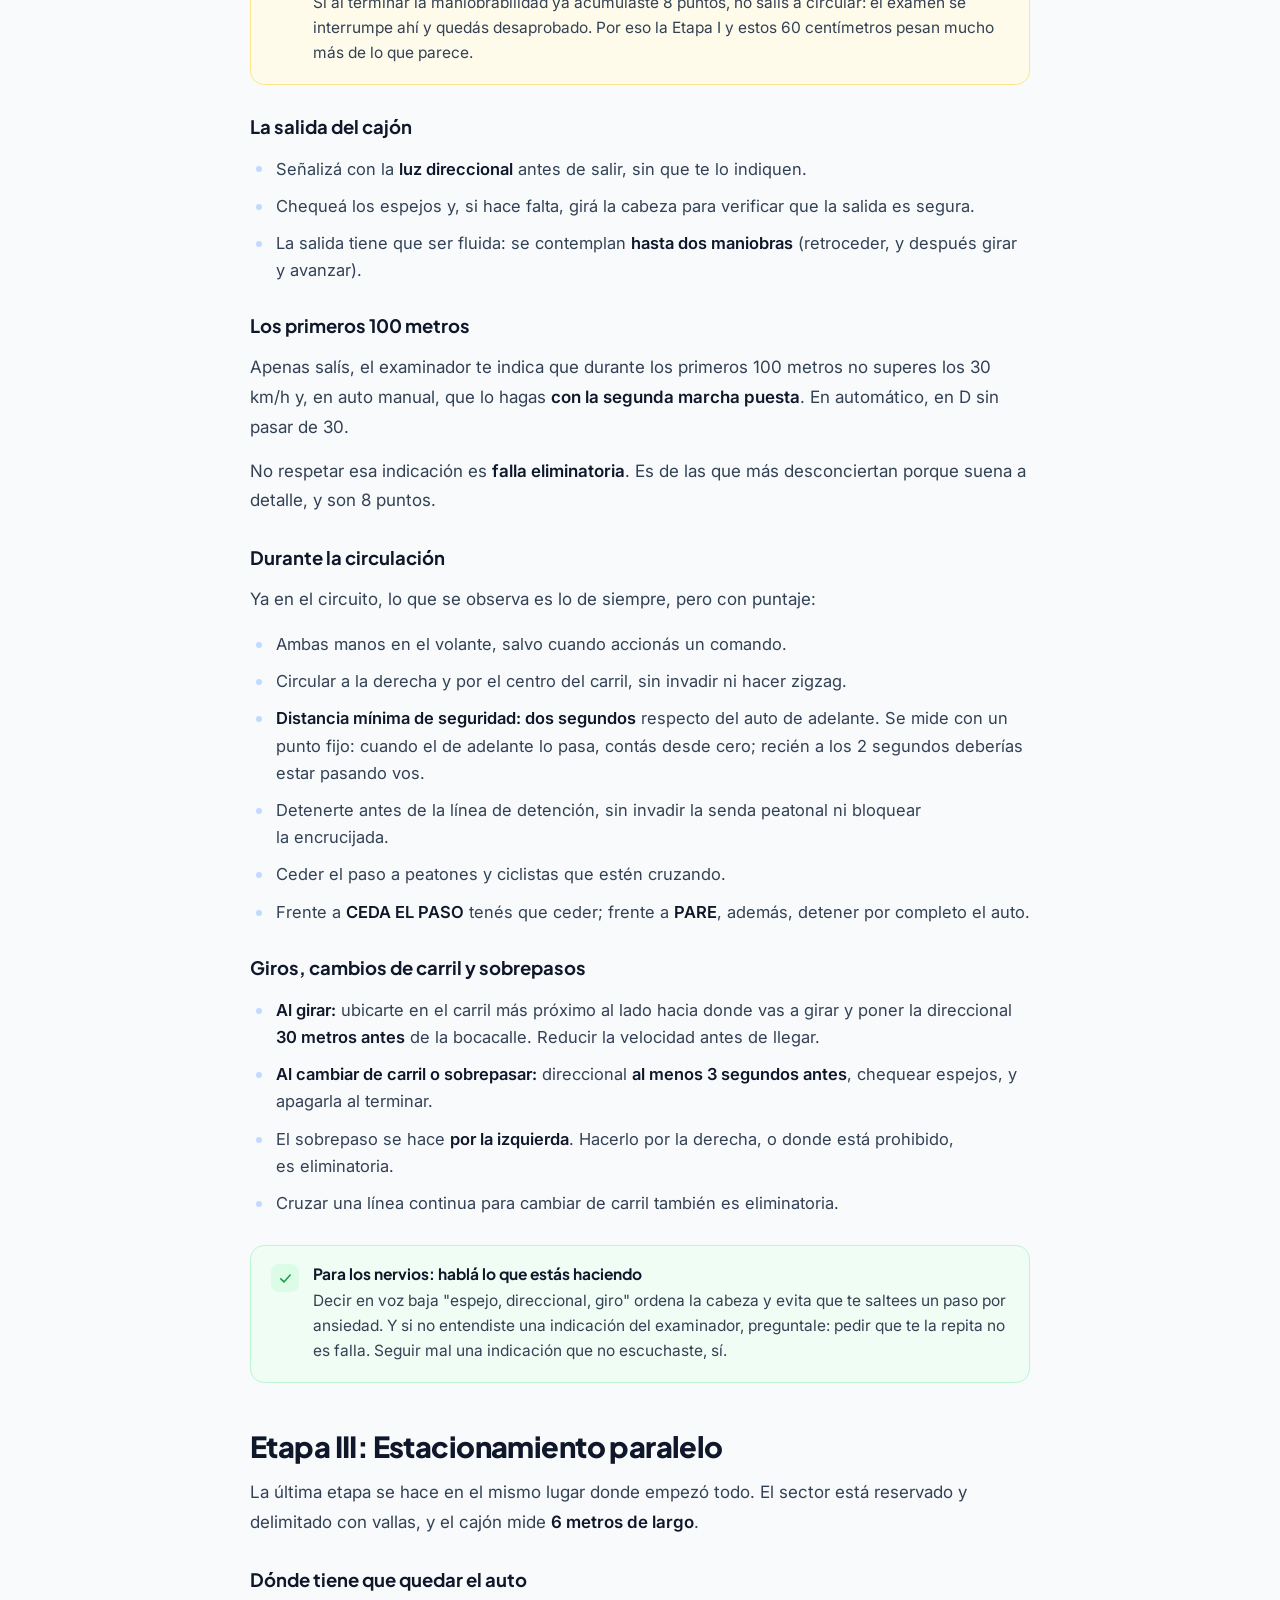
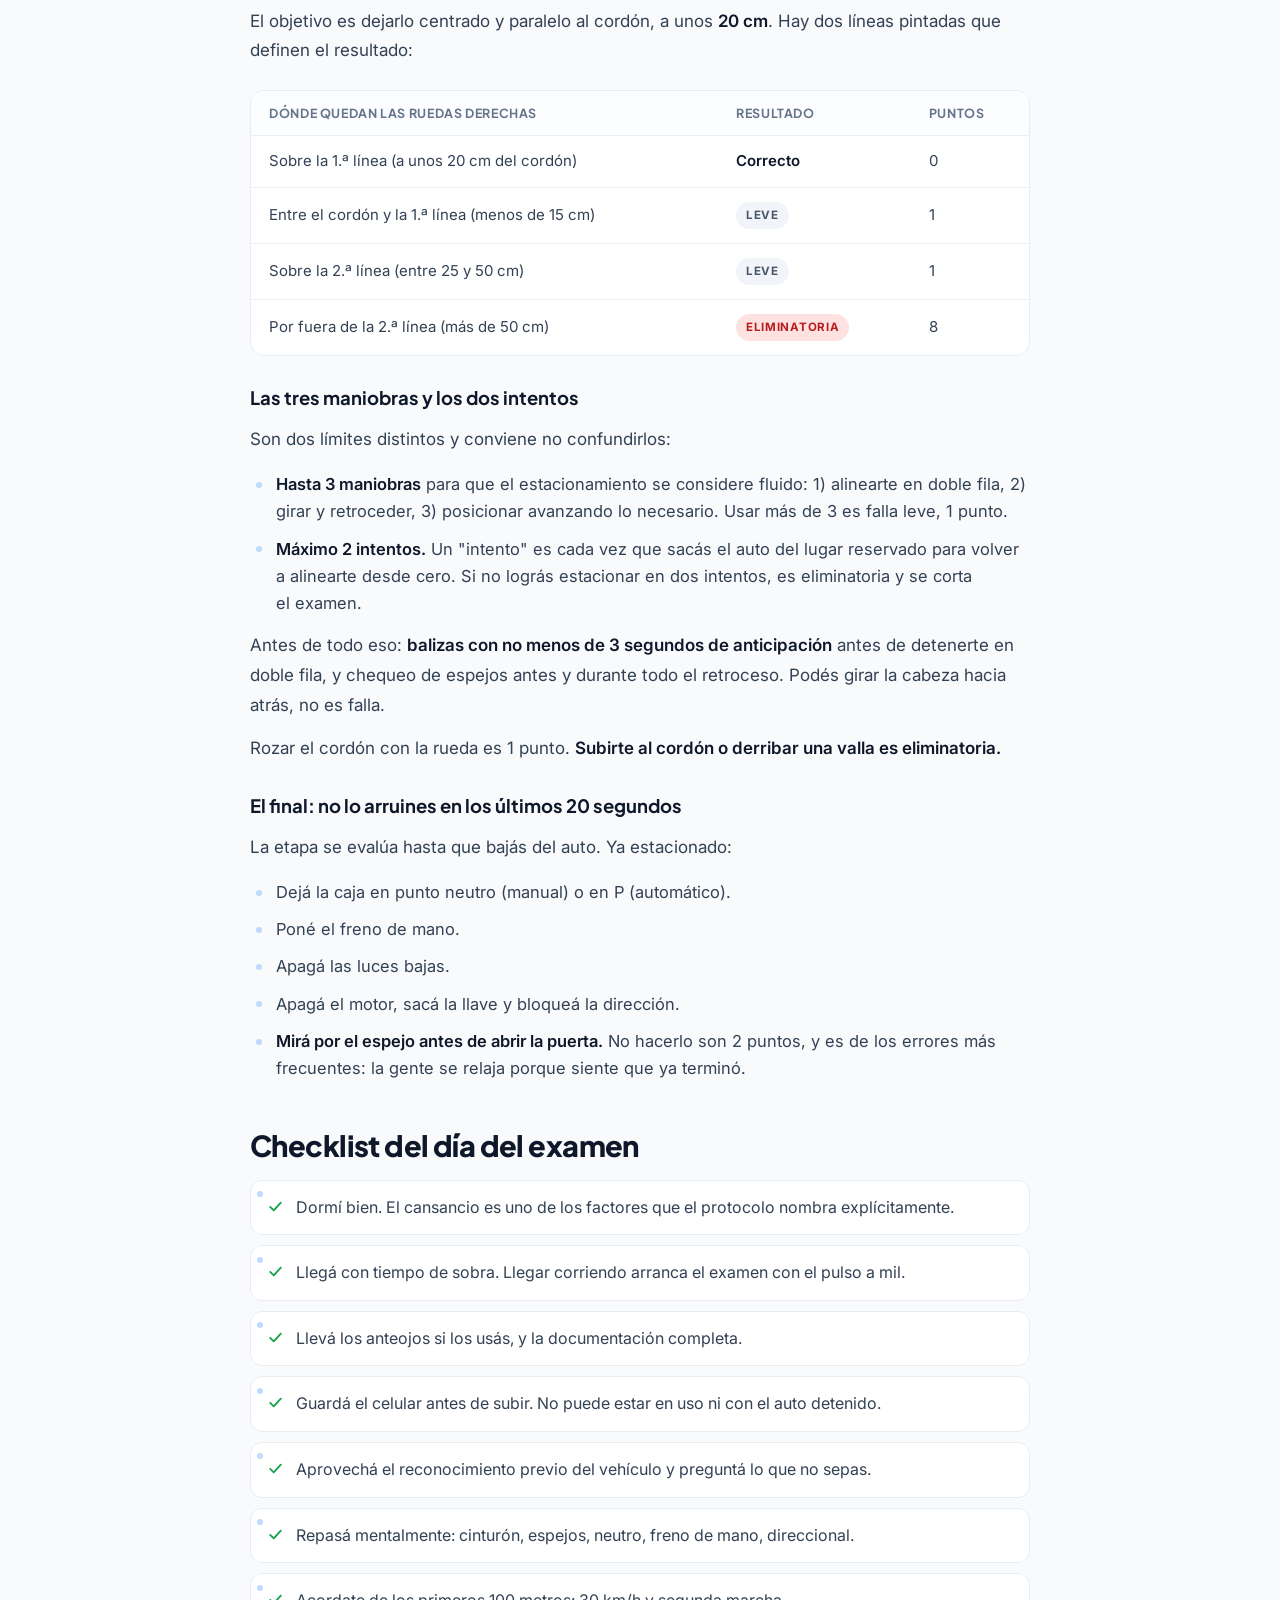
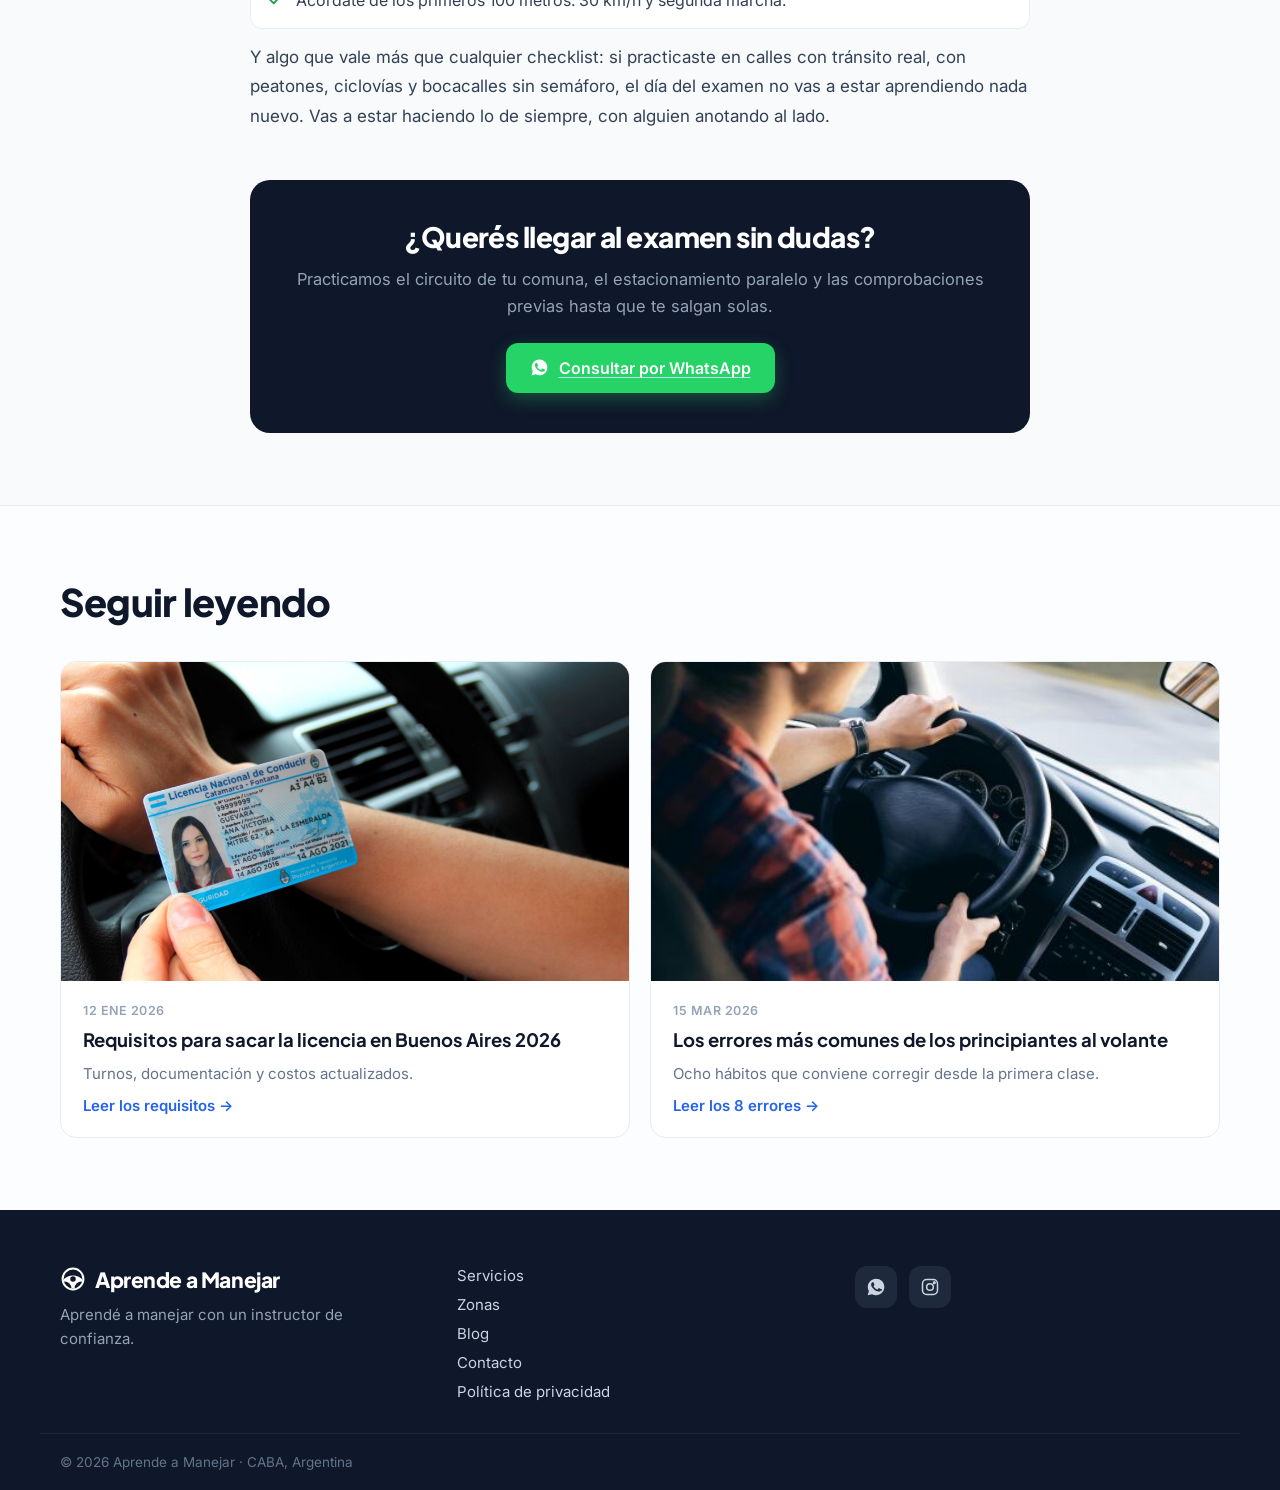
==== commit db732a61: "Rebrand a Aprende a Manejar y número de WhatsApp real WhatsApp: +54 11 6122-8032 reemplaza al placeh" ====
--- a/blog/como-prepararse-examen-practico-caba/index.html
+++ b/blog/como-prepararse-examen-practico-caba/index.html
@@ -5,7 +5,7 @@
 <meta name="viewport" content="width=device-width, initial-scale=1">
 
 <!--
-  EmiManejo — Blog: cómo prepararse para el examen práctico
+  Aprende a Manejar — Blog: cómo prepararse para el examen práctico
   ------------------------------------------------------------------
   FUENTE: "Protocolo de Examen Práctico de Idoneidad Conductiva" (GCBA,
   Secretaría de Transporte y Obras Públicas), destinado al aspirante de la
@@ -13,26 +13,26 @@
   falla y las medidas del cajón salen de ese documento (ficha de evaluación,
   Anexo I gráfico 4 y Anexo II).
   Si el GCBA publica una revisión del protocolo, revisar puntajes y medidas.
-  · Número de WhatsApp 5491100000000 — reemplazar junto con el resto del sitio.
+  · Número de WhatsApp 5491161228032 — reemplazar junto con el resto del sitio.
   ------------------------------------------------------------------
 -->
 
-<title>Cómo es el examen práctico de manejo en CABA | EmiManejo</title>
+<title>Cómo es el examen práctico de manejo en CABA | Aprende a Manejar</title>
 <meta name="description" content="Las 3 etapas del examen práctico en vía pública de CABA: comprobaciones previas, circulación y estacionamiento paralelo. Qué puntúa cada error.">
-<link rel="canonical" href="https://emanejo.com.ar/blog/como-prepararse-examen-practico-caba">
+<link rel="canonical" href="https://aprendeamanejar.ar/blog/como-prepararse-examen-practico-caba">
 <meta property="og:title" content="Cómo prepararse para el examen práctico en CABA">
 <meta property="og:description" content="Qué evalúan en cada una de las 3 etapas y cómo llegar tranquilo al día del examen.">
 <meta property="og:type" content="article">
-<meta property="og:url" content="https://emanejo.com.ar/blog/como-prepararse-examen-practico-caba">
+<meta property="og:url" content="https://aprendeamanejar.ar/blog/como-prepararse-examen-practico-caba">
 <meta property="og:locale" content="es_AR">
-<meta property="og:site_name" content="EmiManejo">
-<meta property="og:image" content="https://emanejo.com.ar/images/emi-clase-alumno.jpg">
+<meta property="og:site_name" content="Aprende a Manejar">
+<meta property="og:image" content="https://aprendeamanejar.ar/images/emi-clase-alumno.jpg">
 <meta property="og:image:alt" content="Clase de manejo en CABA con instructor certificado">
 <meta name="twitter:card" content="summary_large_image">
 <meta name="twitter:title" content="Cómo prepararse para el examen práctico en CABA">
 <meta name="twitter:description" content="Qué evalúan en cada una de las 3 etapas y cómo llegar tranquilo al día del examen.">
-<meta name="twitter:image" content="https://emanejo.com.ar/images/emi-clase-alumno.jpg">
-<meta name="author" content="EmiManejo">
+<meta name="twitter:image" content="https://aprendeamanejar.ar/images/emi-clase-alumno.jpg">
+<meta name="author" content="Aprende a Manejar">
 <meta name="geo.region" content="AR-C">
 <meta name="robots" content="index, follow">
 
@@ -51,15 +51,15 @@
 "datePublished":"2026-02-28","dateModified":"2026-02-28",
 "inLanguage":"es-AR",
 "author":{"@type":"Person","name":"Emi"},
-"image":"https://emanejo.com.ar/images/emi-clase-alumno.jpg",
-"publisher":{"@type":"Organization","name":"EmiManejo"},
-"isPartOf":{"@id":"https://emanejo.com.ar/#website"},
-"mainEntityOfPage":{"@type":"WebPage","@id":"https://emanejo.com.ar/blog/como-prepararse-examen-practico-caba"}}
+"image":"https://aprendeamanejar.ar/images/emi-clase-alumno.jpg",
+"publisher":{"@type":"Organization","name":"Aprende a Manejar"},
+"isPartOf":{"@id":"https://aprendeamanejar.ar/#website"},
+"mainEntityOfPage":{"@type":"WebPage","@id":"https://aprendeamanejar.ar/blog/como-prepararse-examen-practico-caba"}}
 </script>
 <script type="application/ld+json">
 {"@context":"https://schema.org","@type":"BreadcrumbList","itemListElement":[
-{"@type":"ListItem","position":1,"name":"Inicio","item":"https://emanejo.com.ar/"},
-{"@type":"ListItem","position":2,"name":"Blog","item":"https://emanejo.com.ar/#blog"},
+{"@type":"ListItem","position":1,"name":"Inicio","item":"https://aprendeamanejar.ar/"},
+{"@type":"ListItem","position":2,"name":"Blog","item":"https://aprendeamanejar.ar/#blog"},
 {"@type":"ListItem","position":3,"name":"Cómo prepararse para el examen práctico en CABA"}]}
 </script>
 </head>
@@ -108,14 +108,14 @@
 <header class="site-header" data-header>
   <nav class="nav" aria-label="Navegación principal">
     <a class="logo" href="/">
-      <svg class="logo-mark" width="26" height="26" aria-hidden="true"><use href="#i-wheel"/></svg>EmiManejo
+      <svg class="logo-mark" width="26" height="26" aria-hidden="true"><use href="#i-wheel"/></svg>Aprende a Manejar
     </a>
     <div class="nav-desktop">
       <a class="nav-link" href="/#servicios">Servicios</a>
       <a class="nav-link" href="/#zonas">Zonas</a>
       <a class="nav-link" href="/#blog">Blog</a>
       <a class="nav-link" href="/#contacto">Contacto</a>
-      <a class="btn-wa btn-wa--sm" href="https://wa.me/5491100000000?text=Hola%20Emi%2C%20quiero%20informaci%C3%B3n%20sobre%20las%20clases" target="_blank" rel="noopener">
+      <a class="btn-wa btn-wa--sm" href="https://wa.me/5491161228032?text=Hola%20Emi%2C%20quiero%20informaci%C3%B3n%20sobre%20las%20clases" target="_blank" rel="noopener">
         <svg width="17" height="17" aria-hidden="true"><use href="#i-wa"/></svg>WhatsApp
       </a>
     </div>
@@ -128,7 +128,7 @@
 <div class="mobile-menu" id="mobile-menu" data-menu hidden>
   <div class="mobile-menu__top">
     <span class="logo">
-      <svg class="logo-mark" width="26" height="26" aria-hidden="true"><use href="#i-wheel"/></svg>EmiManejo
+      <svg class="logo-mark" width="26" height="26" aria-hidden="true"><use href="#i-wheel"/></svg>Aprende a Manejar
     </span>
     <button class="icon-btn" type="button" aria-label="Cerrar menú" data-menu-close>
       <svg width="22" height="22" aria-hidden="true"><use href="#i-close"/></svg>
@@ -140,7 +140,7 @@
     <a href="/#blog" data-menu-link>Blog</a>
     <a href="/#contacto" data-menu-link>Contacto</a>
   </div>
-  <a class="btn-wa btn-wa--block" href="https://wa.me/5491100000000?text=Hola%20Emi%2C%20quiero%20informaci%C3%B3n%20sobre%20las%20clases" target="_blank" rel="noopener">
+  <a class="btn-wa btn-wa--block" href="https://wa.me/5491161228032?text=Hola%20Emi%2C%20quiero%20informaci%C3%B3n%20sobre%20las%20clases" target="_blank" rel="noopener">
     <svg width="20" height="20" aria-hidden="true"><use href="#i-wa"/></svg>Pedir clase por WhatsApp
   </a>
 </div>
@@ -378,7 +378,7 @@
     <section class="article-cta">
       <h2>¿Querés llegar al examen sin dudas?</h2>
       <p>Practicamos el circuito de tu comuna, el estacionamiento paralelo y las comprobaciones previas hasta que te salgan solas.</p>
-      <a class="btn-wa btn-wa--md" href="https://wa.me/5491100000000?text=Hola%20Emi%2C%20quiero%20preparar%20el%20examen%20pr%C3%A1ctico" target="_blank" rel="noopener">
+      <a class="btn-wa btn-wa--md" href="https://wa.me/5491161228032?text=Hola%20Emi%2C%20quiero%20preparar%20el%20examen%20pr%C3%A1ctico" target="_blank" rel="noopener">
         <svg width="19" height="19" aria-hidden="true"><use href="#i-wa"/></svg>Consultar por WhatsApp
       </a>
     </section>
@@ -421,7 +421,7 @@
   <div class="site-footer__grid">
     <div>
       <span class="logo logo--footer">
-        <svg class="logo-mark" width="26" height="26" aria-hidden="true"><use href="#i-wheel"/></svg>EmiManejo
+        <svg class="logo-mark" width="26" height="26" aria-hidden="true"><use href="#i-wheel"/></svg>Aprende a Manejar
       </span>
       <p class="site-footer__tagline">Aprendé a manejar con un instructor de confianza.</p>
     </div>
@@ -433,7 +433,7 @@
       <a href="/politica-de-privacidad">Política de privacidad</a>
     </nav>
     <div class="site-footer__social">
-      <a class="social social--wa" href="https://wa.me/5491100000000?text=Hola%20Emi%2C%20quiero%20informaci%C3%B3n" target="_blank" rel="noopener" aria-label="WhatsApp">
+      <a class="social social--wa" href="https://wa.me/5491161228032?text=Hola%20Emi%2C%20quiero%20informaci%C3%B3n" target="_blank" rel="noopener" aria-label="WhatsApp">
         <svg width="20" height="20" aria-hidden="true"><use href="#i-wa"/></svg>
       </a>
       <a class="social social--ig" href="https://instagram.com/emimanejo" target="_blank" rel="noopener" aria-label="Instagram">
@@ -441,10 +441,10 @@
       </a>
     </div>
   </div>
-  <div class="site-footer__bar">© 2026 EmiManejo · CABA, Argentina</div>
+  <div class="site-footer__bar">© 2026 Aprende a Manejar · CABA, Argentina</div>
 </footer>
 
-<a class="wa-float" href="https://wa.me/5491100000000?text=Hola%20Emi%2C%20quiero%20informaci%C3%B3n" target="_blank" rel="noopener" aria-label="Escribime por WhatsApp" data-wa-float>
+<a class="wa-float" href="https://wa.me/5491161228032?text=Hola%20Emi%2C%20quiero%20informaci%C3%B3n" target="_blank" rel="noopener" aria-label="Escribime por WhatsApp" data-wa-float>
   <svg width="30" height="30" aria-hidden="true"><use href="#i-wa"/></svg>
 </a>
 
